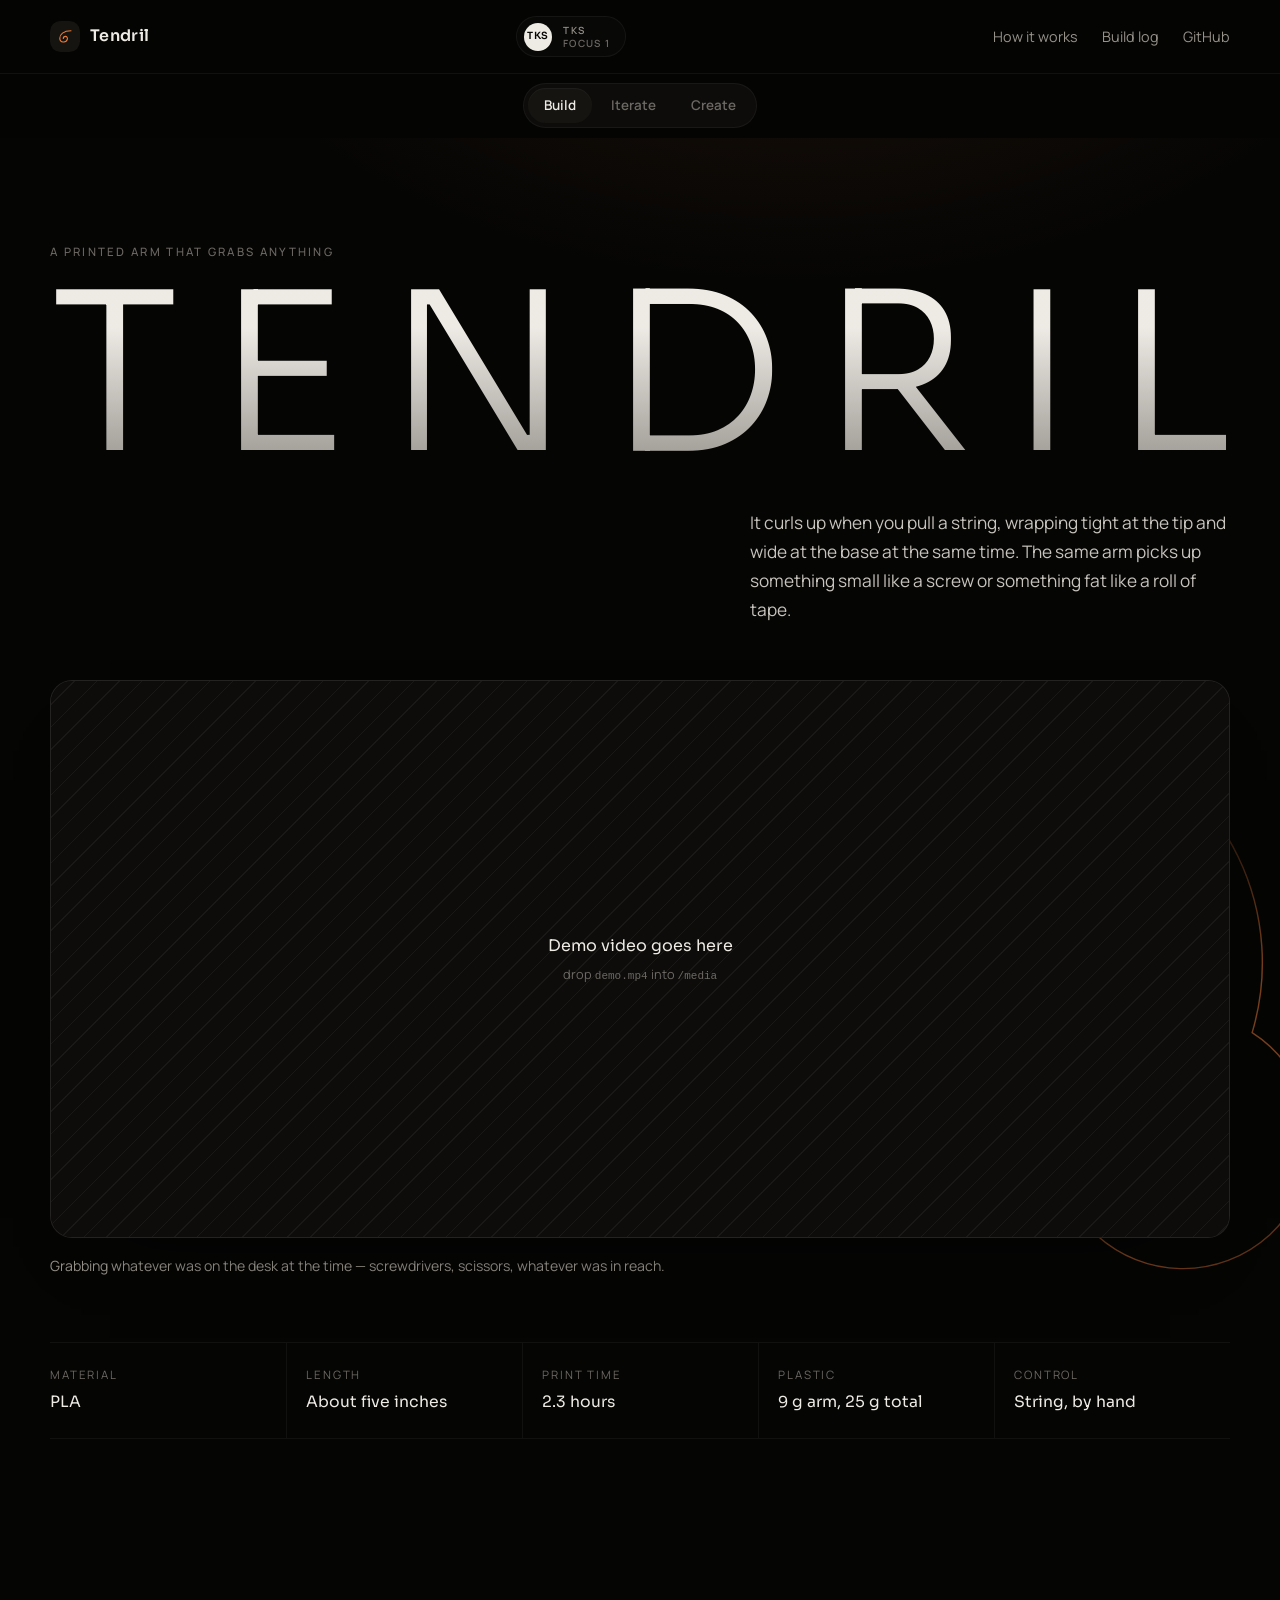
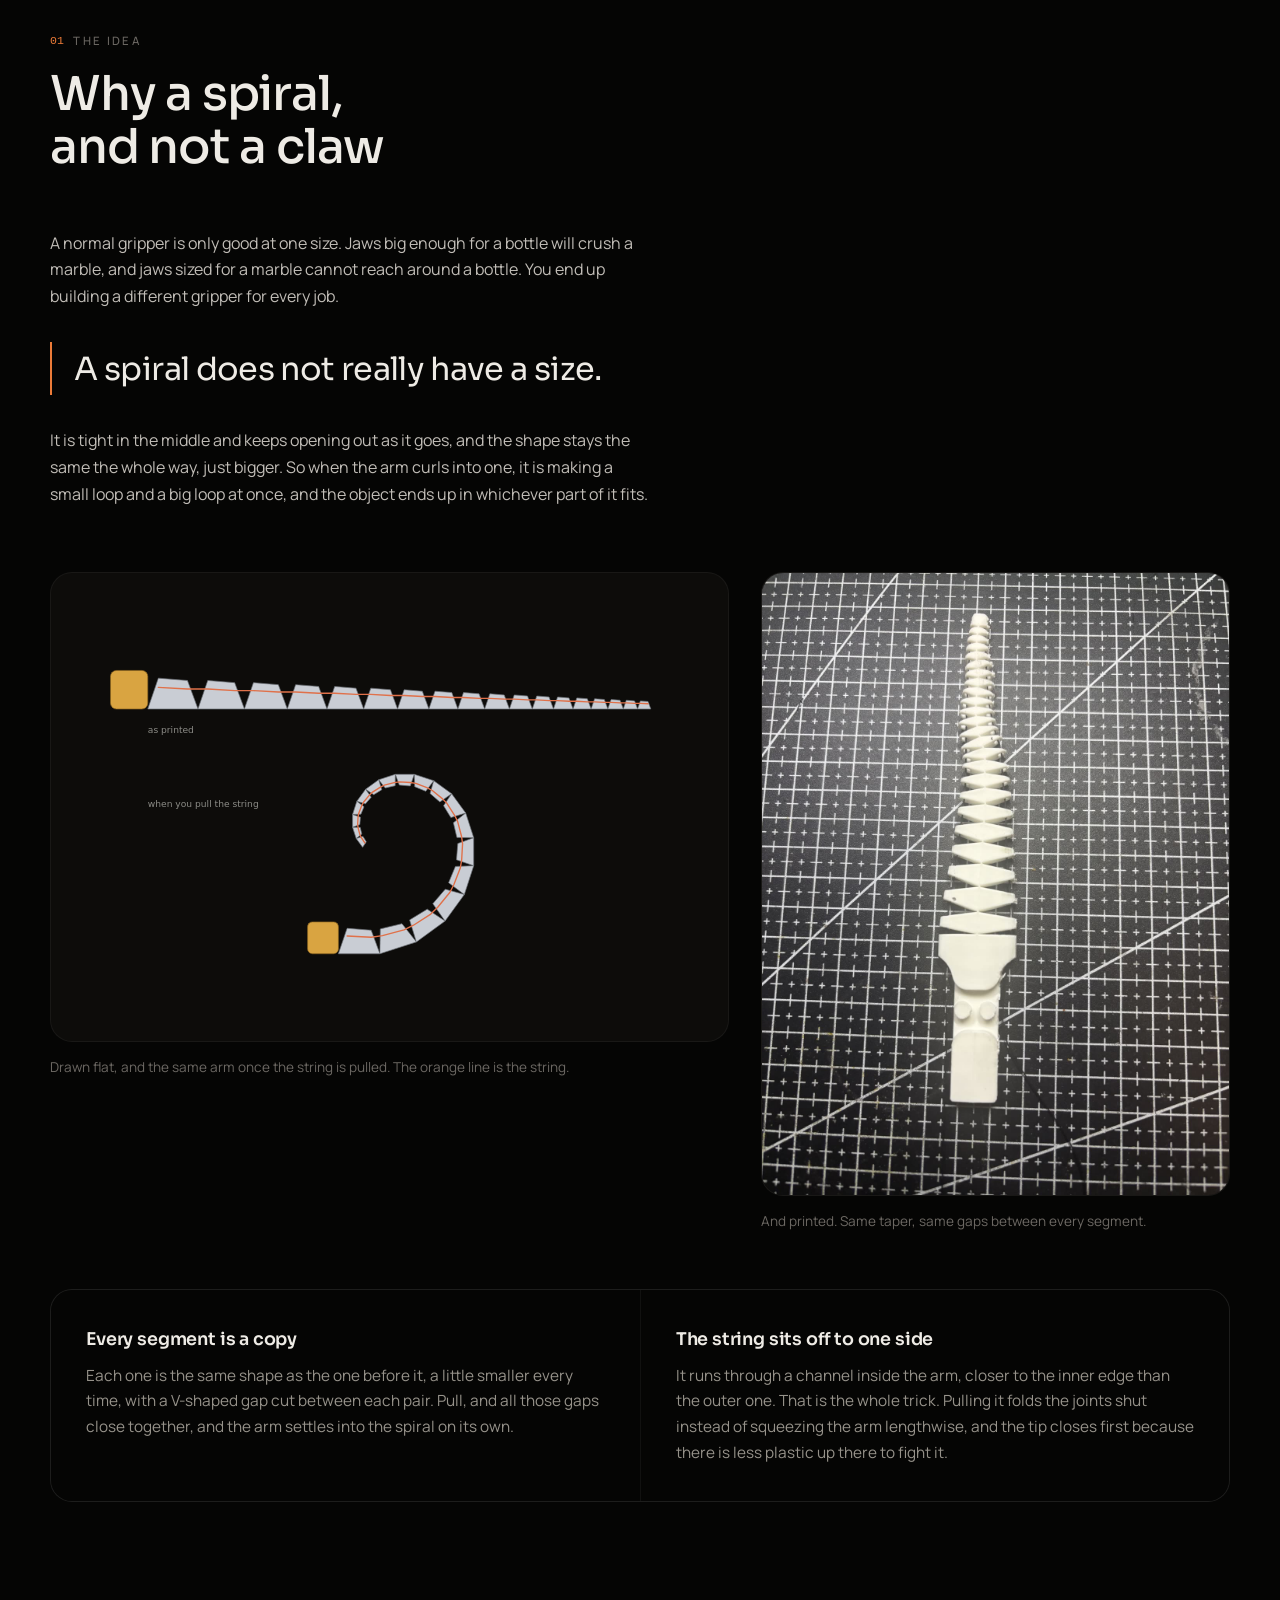
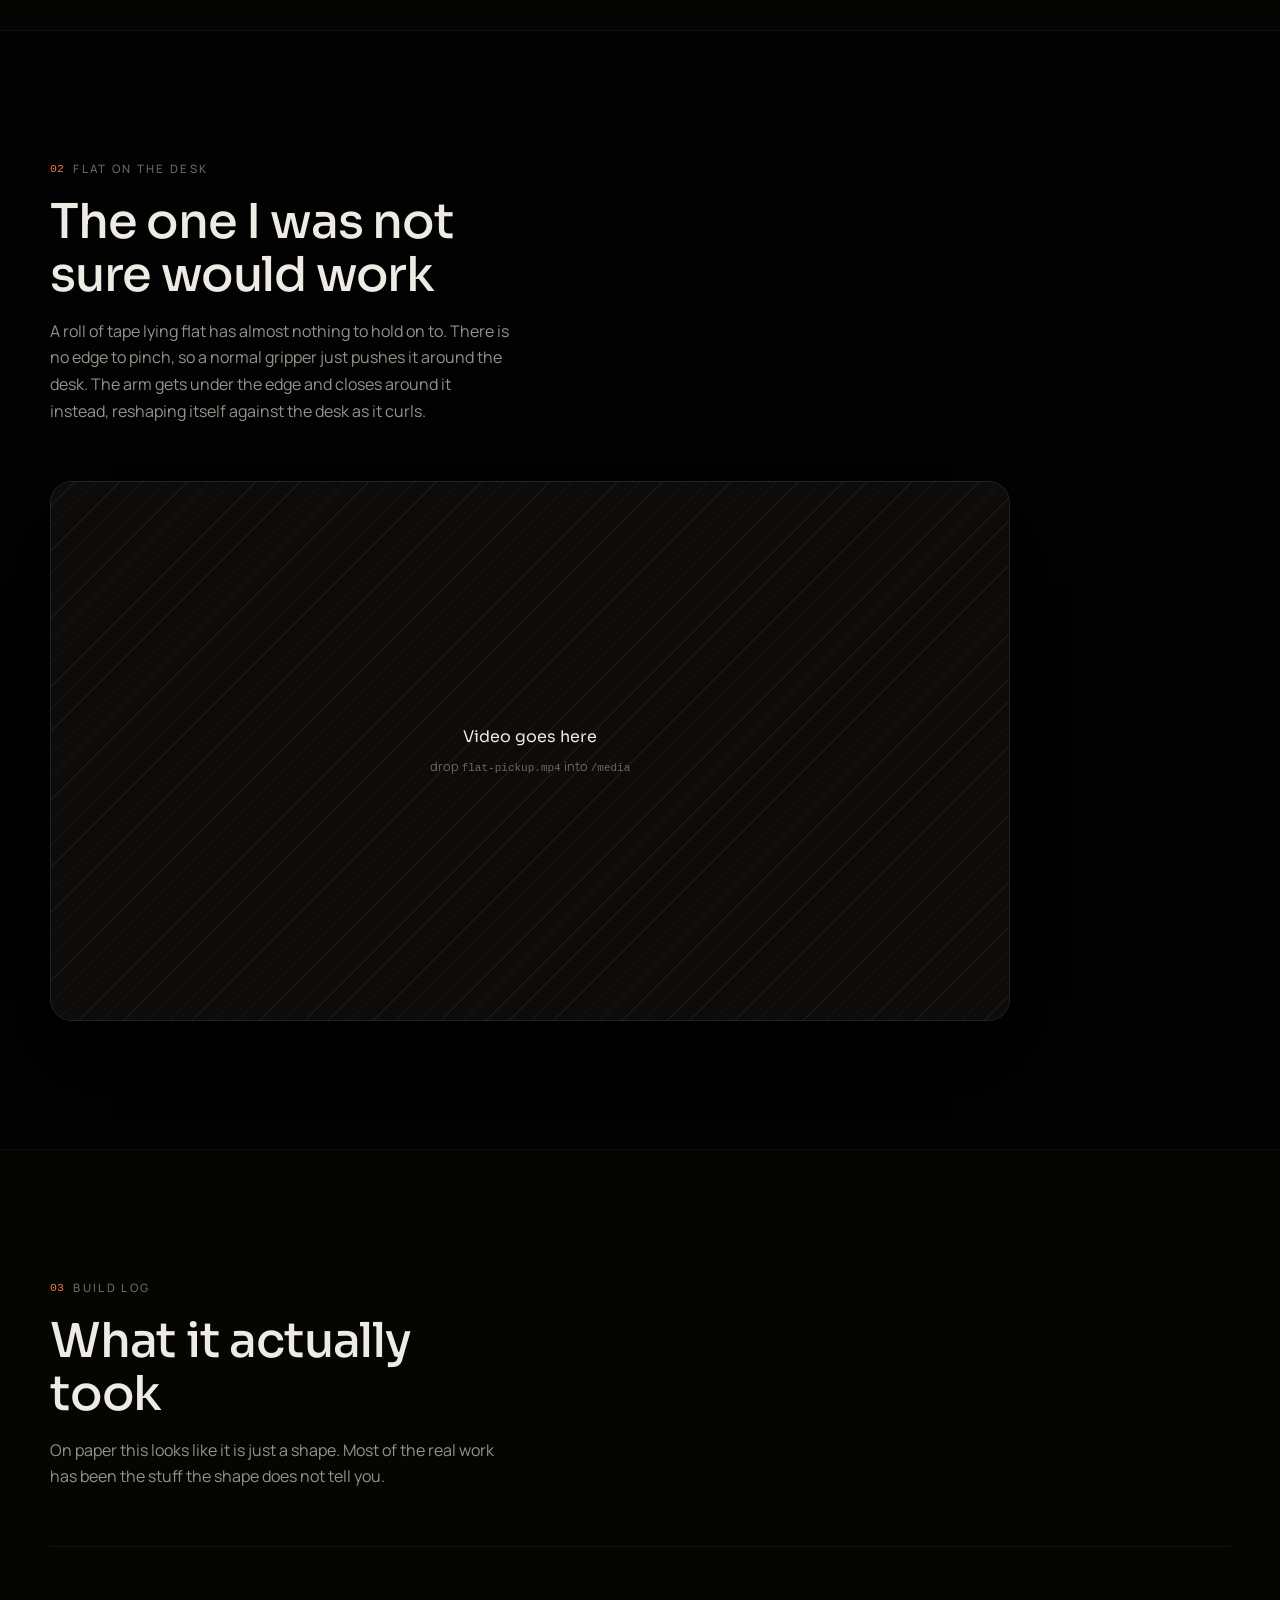
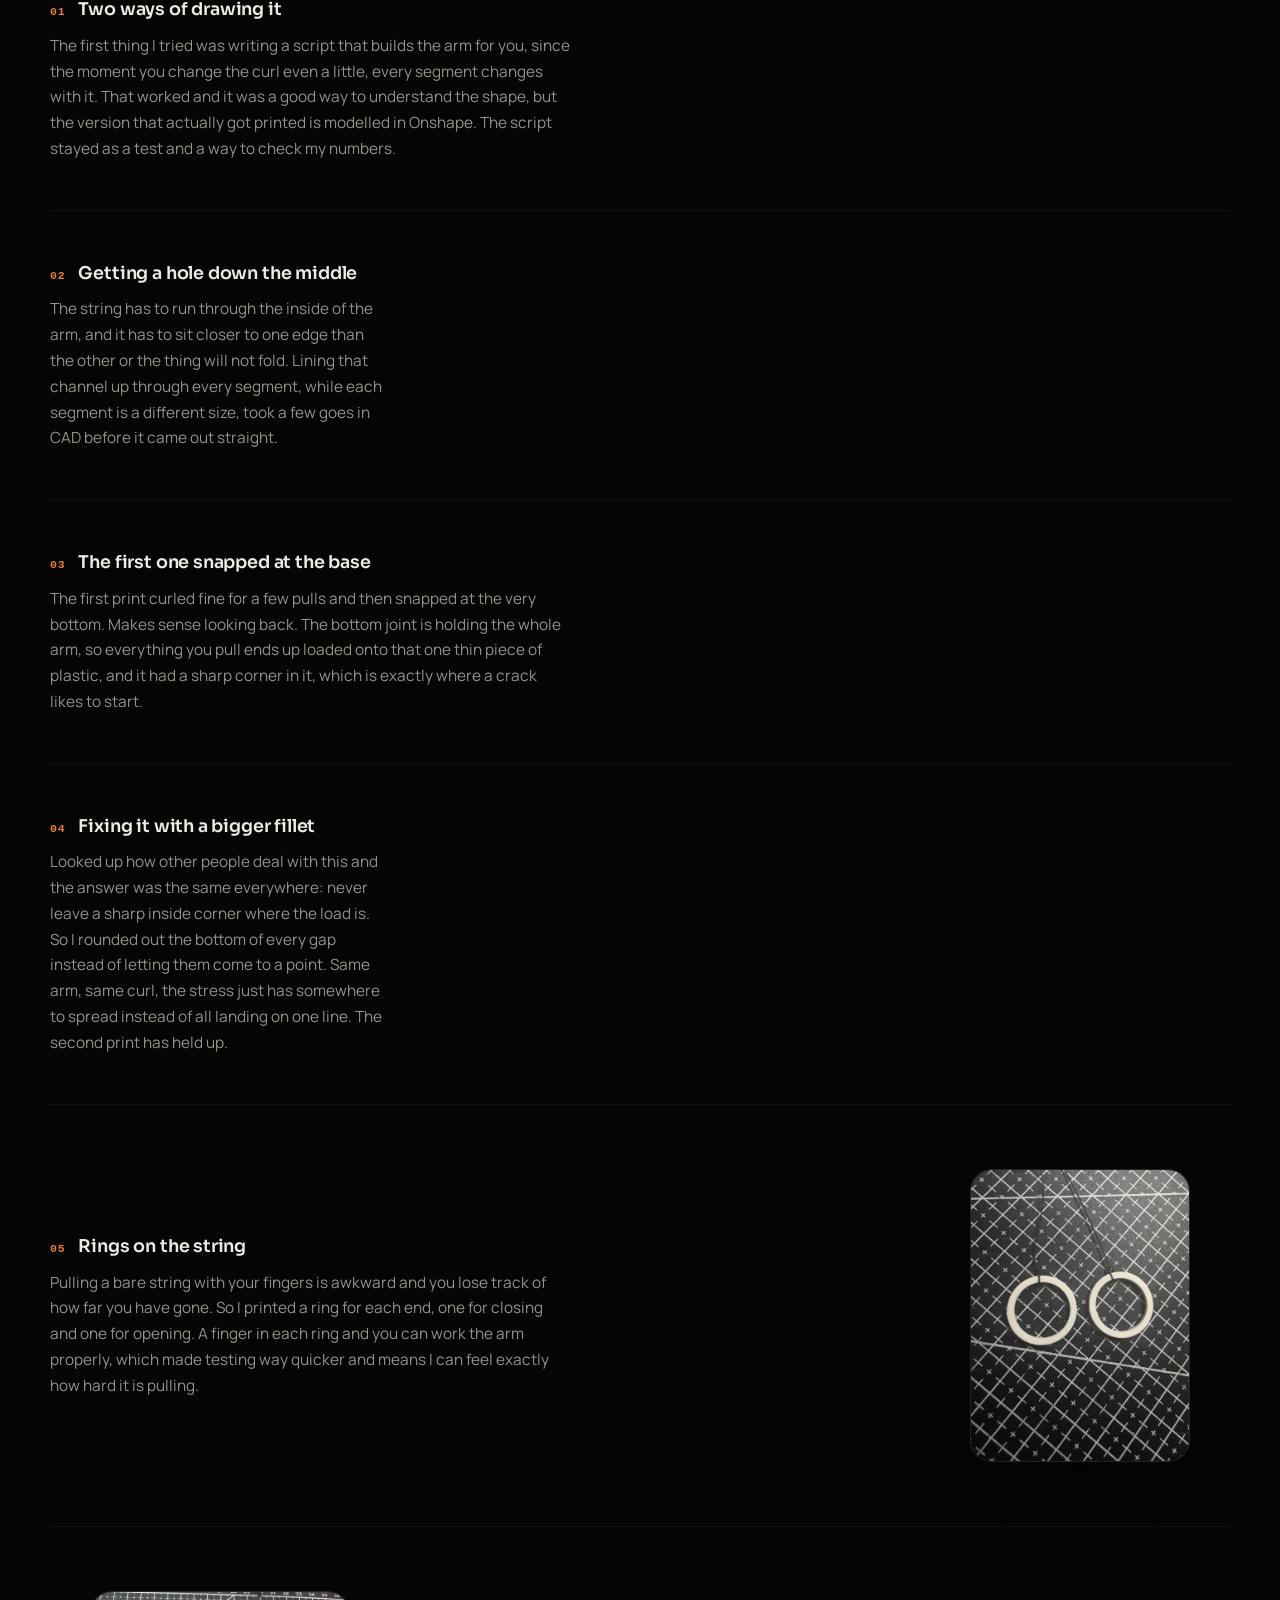
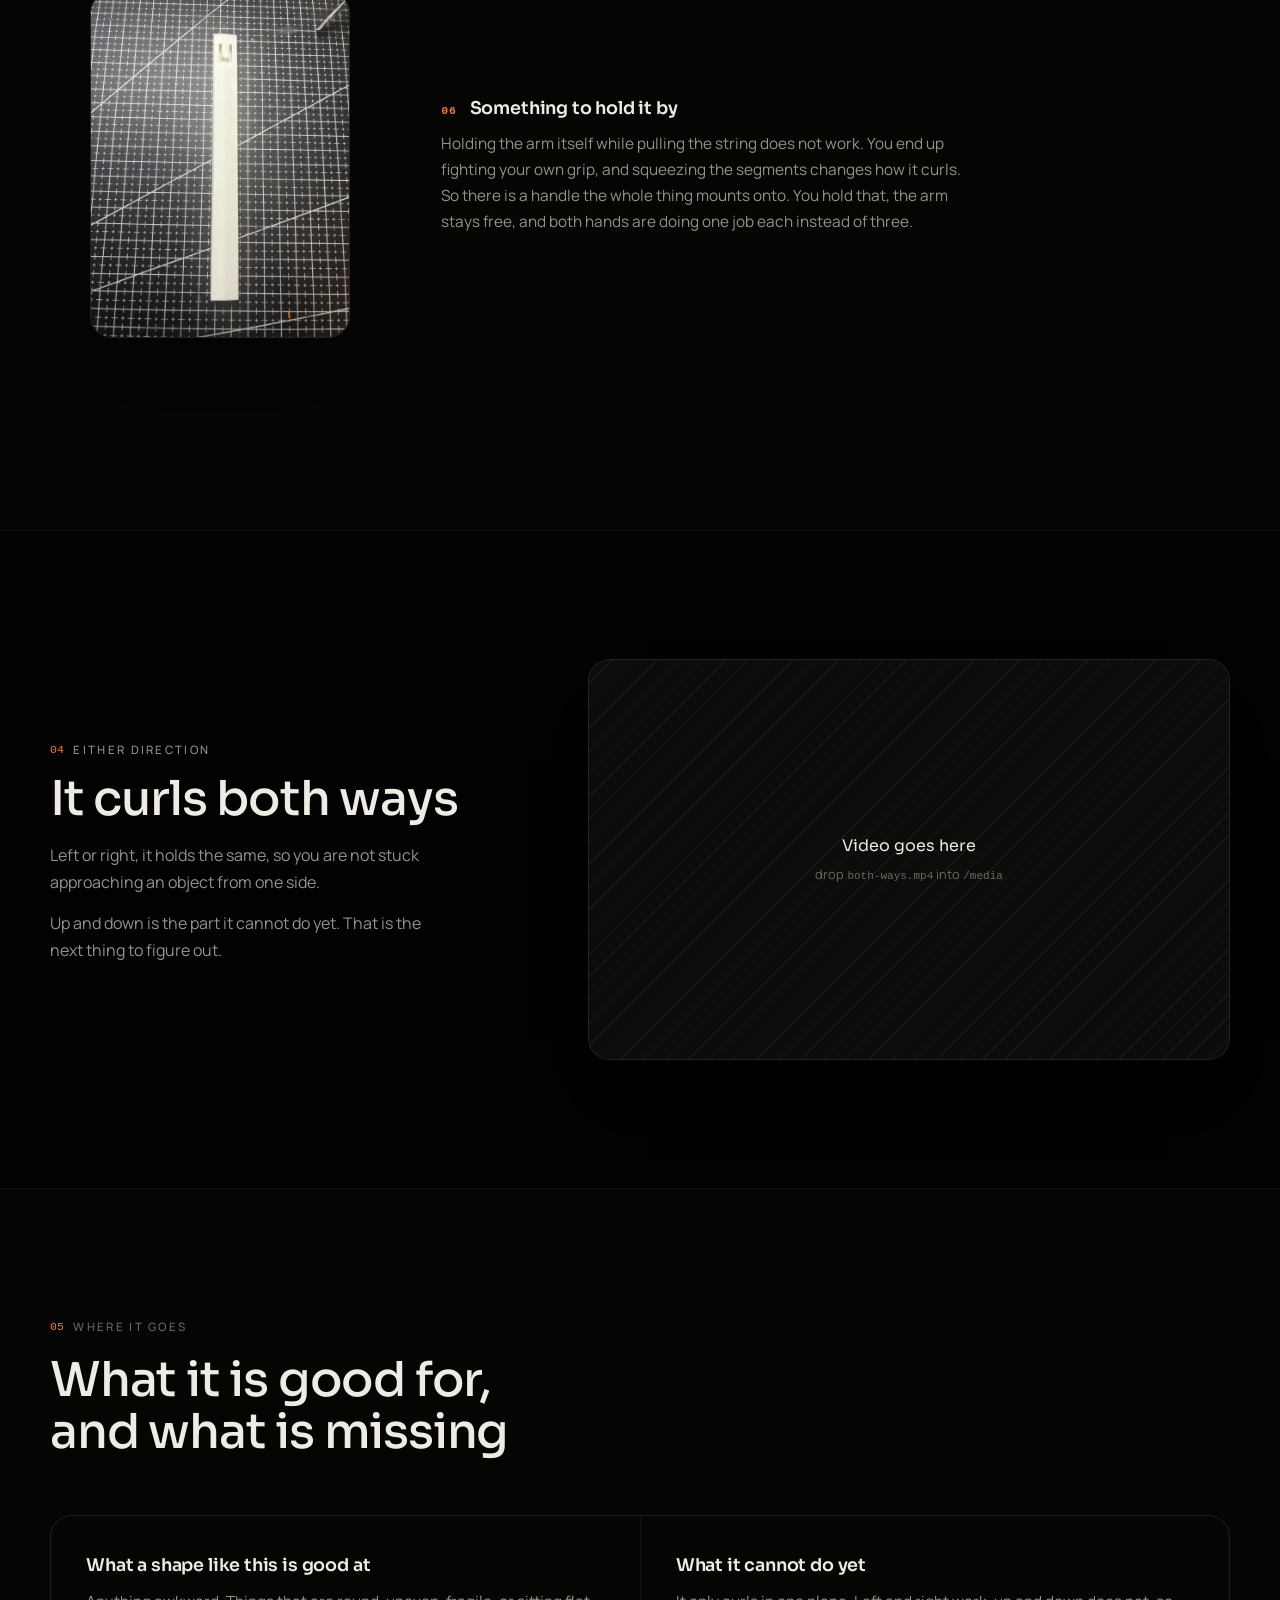
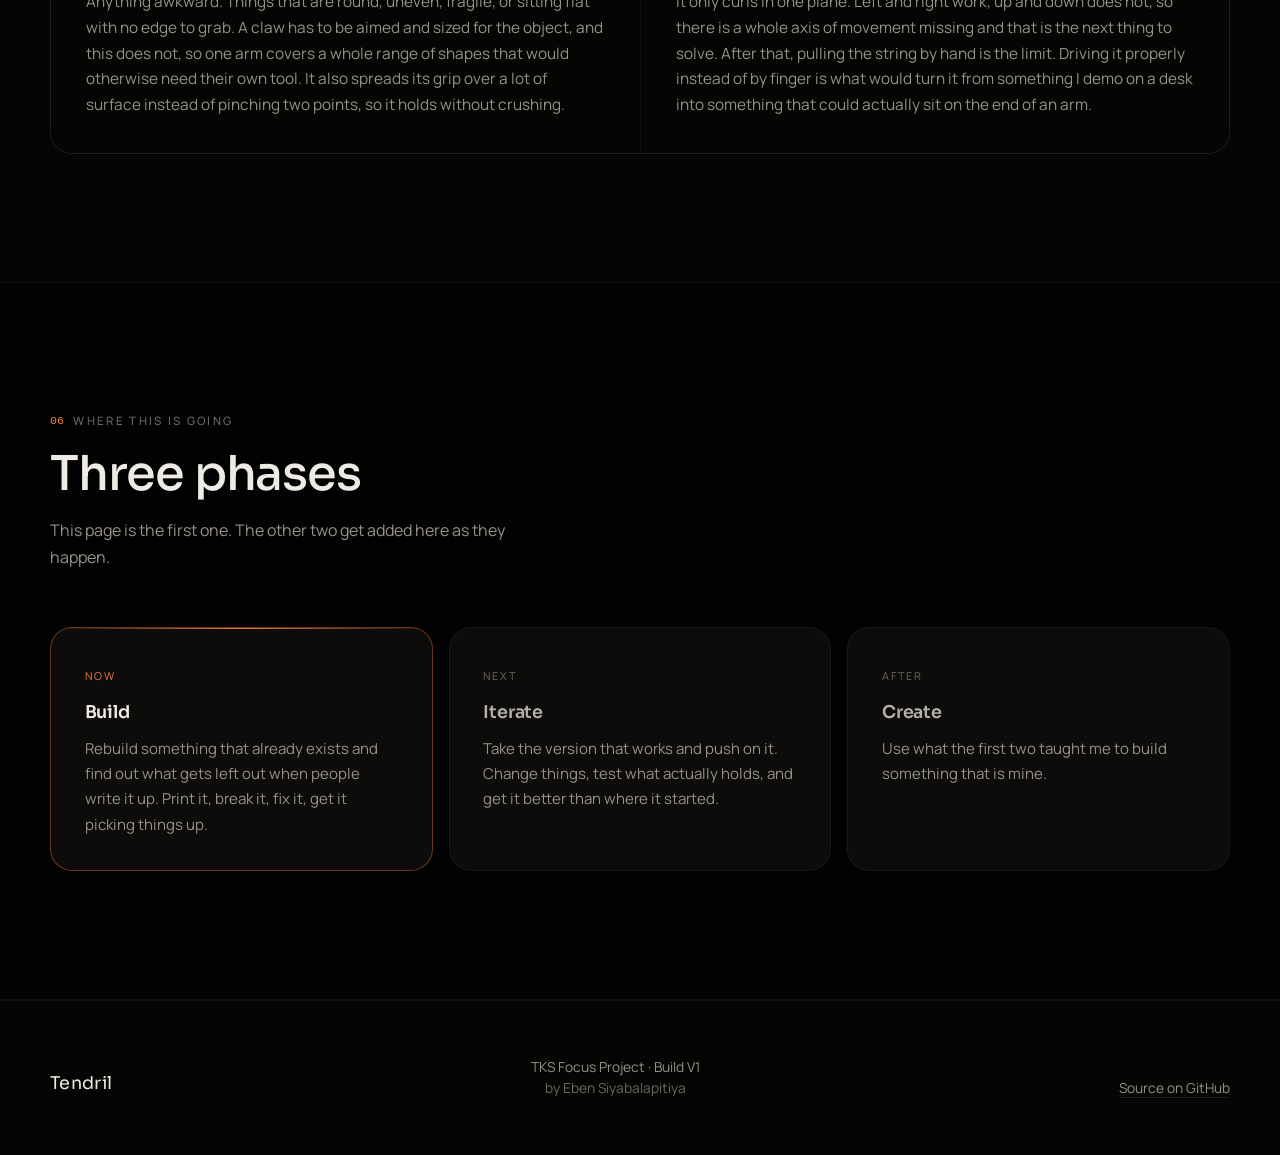
==== index.html @ 47cf96b5 "tks lockup in nav, smaller videos, drop motor talk" ====
<!doctype html>
<html lang="en">
<head>
<meta charset="utf-8">
<meta name="viewport" content="width=device-width, initial-scale=1">
<title>Tendril — a spiral arm that grabs anything</title>
<meta name="description" content="Tendril is a printed arm that curls up when you pull a string, so the same arm can pick up something tiny or something wide. Built by Eben Siyabalapitiya.">
<meta property="og:title" content="Tendril — a spiral arm that grabs anything">
<meta property="og:description" content="A printed arm that curls up when you pull a string. The same arm picks up a screw or a roll of tape.">
<meta property="og:type" content="website">
<meta name="theme-color" content="#111110">
<link rel="preconnect" href="https://fonts.googleapis.com">
<link rel="preconnect" href="https://fonts.gstatic.com" crossorigin>
<link href="https://fonts.googleapis.com/css2?family=Sora:wght@300;400;500;600&family=Manrope:wght@400;500;600&display=swap" rel="stylesheet">
<link rel="stylesheet" href="styles.css">
</head>
<body>
<a class="skip" href="#main">Skip to content</a>

<header class="nav">
  <div class="shell nav-inner">
    <a class="brand" href="#top">
      <span class="brand-mark" aria-hidden="true">
        <svg viewBox="0 0 24 24" fill="none" stroke="currentColor" stroke-width="1.6" stroke-linecap="round">
          <path d="M20 4C9 4 4 9.5 4 14.5A5.5 5.5 0 0 0 14.8 16c.6-2.2-.8-4-2.8-4-1.7 0-3 1.3-3 3"/>
        </svg>
      </span>
      Tendril
    </a>

    <div class="tks" title="TKS Focus 1">
      <span class="tks-logo" aria-hidden="true">
        <img src="media/tks-logo.svg" alt="">
        <span class="tks-fallback">TKS</span>
      </span>
      <span class="tks-label">TKS<br><span>Focus 1</span></span>
    </div>

    <nav>
      <a href="#how">How it works</a>
      <a href="#build">Build log</a>
      <a href="https://github.com/Eben-Siyabalapitiya/TENDRIL">GitHub</a>
    </nav>
  </div>
  <div class="phase-bar">
    <div class="shell">
      <div class="phases" role="group" aria-label="Project phase">
        <a class="phase is-current" href="/" aria-current="page">Build</a>
        <span class="phase is-locked" aria-disabled="true" title="Starts after the build is finished">Iterate</span>
        <span class="phase is-locked" aria-disabled="true" title="Starts after the iterate phase">Create</span>
      </div>
    </div>
  </div>
</header>

<main id="main">

  <!-- ─────────────────────────── hero ─────────────────────────── -->
  <section class="hero" id="top">
    <div class="hero-bg" aria-hidden="true">
      <svg viewBox="0 0 600 600" preserveAspectRatio="xMidYMid meet">
        <path class="spiral-line" d="M300 300 m0 0 a4 4 0 1 0 6 2 a14 14 0 1 0 -20 8 a30 30 0 1 0 44 -16 a62 62 0 1 0 -92 34 a124 124 0 1 0 186 -70 a236 236 0 1 0 -352 132" />
      </svg>
    </div>
    <div class="shell">
      <div class="hero-copy">
        <p class="eyebrow reveal">A printed arm that grabs anything</p>
        <h1 class="wordmark" aria-label="Tendril">
          <span>T</span><span>E</span><span>N</span><span>D</span><span>R</span><span>I</span><span>L</span>
        </h1>
        <div class="hero-side reveal">
          <p class="lede">It curls up when you pull a string, wrapping tight at the tip and wide at the base at the same time. The same arm picks up something small like a screw or something fat like a roll of tape.</p>
        </div>
      </div>
    </div>

    <figure class="hero-media reveal">
      <div class="video-frame" data-video>
        <video playsinline muted loop controls preload="metadata" poster="media/poster.jpg">
          <source src="media/demo.mp4" type="video/mp4">
        </video>
        <div class="video-fallback">
          <p>Demo video goes here</p>
          <span>drop <code>demo.mp4</code> into <code>/media</code></span>
        </div>
      </div>
      <figcaption class="shell">Grabbing whatever was on the desk at the time — screwdrivers, scissors, whatever was in reach.</figcaption>
    </figure>

    <div class="shell">
      <ul class="facts reveal">
        <li><span>Material</span><strong>PLA</strong></li>
        <li><span>Length</span><strong>About five inches</strong></li>
        <li><span>Print time</span><strong>2.3 hours</strong></li>
        <li><span>Plastic</span><strong>9 g arm, 25 g total</strong></li>
        <li><span>Control</span><strong>String, by hand</strong></li>
      </ul>
    </div>
  </section>

  <!-- ─────────────────────────── idea ─────────────────────────── -->
  <section class="section" id="how">
    <div class="shell">
      <header class="section-head reveal">
        <p class="eyebrow"><i>01</i> The idea</p>
        <h2>Why a spiral,<br>and not a claw</h2>
      </header>

      <div class="read">
        <p class="reveal">A normal gripper is only good at one size. Jaws big enough for a bottle will crush a marble, and jaws sized for a marble cannot reach around a bottle. You end up building a different gripper for every job.</p>
        <p class="pull reveal">A spiral does not really have a size.</p>
        <p class="reveal">It is tight in the middle and keeps opening out as it goes, and the shape stays the same the whole way, just bigger. So when the arm curls into one, it is making a small loop and a big loop at once, and the object ends up in whichever part of it fits.</p>
      </div>

      <div class="pair">
        <figure class="drawing reveal">
          <img src="media/diagram.svg" alt="The arm straight as printed, and the same arm curled into a spiral when the string is pulled">
          <figcaption>Drawn flat, and the same arm once the string is pulled. The orange line is the string.</figcaption>
        </figure>
        <figure class="photo reveal">
          <img src="media/arm.jpg" alt="The printed arm laid out flat on a cutting mat, segments getting smaller toward the tip" loading="lazy">
          <figcaption>And printed. Same taper, same gaps between every segment.</figcaption>
        </figure>
      </div>

      <div class="split">
        <article class="note reveal">
          <h3>Every segment is a copy</h3>
          <p>Each one is the same shape as the one before it, a little smaller every time, with a V-shaped gap cut between each pair. Pull, and all those gaps close together, and the arm settles into the spiral on its own.</p>
        </article>
        <article class="note reveal">
          <h3>The string sits off to one side</h3>
          <p>It runs through a channel inside the arm, closer to the inner edge than the outer one. That is the whole trick. Pulling it folds the joints shut instead of squeezing the arm lengthwise, and the tip closes first because there is less plastic up there to fight it.</p>
        </article>
      </div>
    </div>
  </section>

  <!-- ──────────────────── clip: flat pickup ──────────────────── -->
  <section class="section alt" id="flat">
    <div class="shell">
      <header class="section-head reveal">
        <p class="eyebrow"><i>02</i> Flat on the desk</p>
        <h2>The one I was not sure would work</h2>
        <p class="sub">A roll of tape lying flat has almost nothing to hold on to. There is no edge to pinch, so a normal gripper just pushes it around the desk. The arm gets under the edge and closes around it instead, reshaping itself against the desk as it curls.</p>
      </header>
      <figure class="clip reveal">
        <div class="video-frame" data-video>
          <video playsinline muted loop controls preload="metadata" poster="media/poster-flat.jpg">
            <source src="media/flat-pickup.mp4" type="video/mp4">
          </video>
          <div class="video-fallback">
            <p>Video goes here</p>
            <span>drop <code>flat-pickup.mp4</code> into <code>/media</code></span>
          </div>
        </div>
      </figure>
    </div>
  </section>

  <!-- ─────────────────────────── build log ─────────────────────────── -->
  <section class="section" id="build">
    <div class="shell">
      <header class="section-head reveal">
        <p class="eyebrow"><i>03</i> Build log</p>
        <h2>What it actually took</h2>
        <p class="sub">On paper this looks like it is just a shape. Most of the real work has been the stuff the shape does not tell you.</p>
      </header>

      <ol class="log">
        <li class="reveal">
          <div class="log-text">
            <h3>Two ways of drawing it</h3>
            <p>The first thing I tried was writing a script that builds the arm for you, since the moment you change the curl even a little, every segment changes with it. That worked and it was a good way to understand the shape, but the version that actually got printed is modelled in Onshape. The script stayed as a test and a way to check my numbers.</p>
          </div>
        </li>
        <li class="reveal">
          <div class="log-text">
            <h3>Getting a hole down the middle</h3>
            <p>The string has to run through the inside of the arm, and it has to sit closer to one edge than the other or the thing will not fold. Lining that channel up through every segment, while each segment is a different size, took a few goes in CAD before it came out straight.</p>
          </div>
        </li>
        <li class="reveal">
          <div class="log-text">
            <h3>The first one snapped at the base</h3>
            <p>The first print curled fine for a few pulls and then snapped at the very bottom. Makes sense looking back. The bottom joint is holding the whole arm, so everything you pull ends up loaded onto that one thin piece of plastic, and it had a sharp corner in it, which is exactly where a crack likes to start.</p>
          </div>
        </li>
        <li class="reveal">
          <div class="log-text">
            <h3>Fixing it with a bigger fillet</h3>
            <p>Looked up how other people deal with this and the answer was the same everywhere: never leave a sharp inside corner where the load is. So I rounded out the bottom of every gap instead of letting them come to a point. Same arm, same curl, the stress just has somewhere to spread instead of all landing on one line. The second print has held up.</p>
          </div>
        </li>
        <li class="reveal">
          <div class="log-text">
            <h3>Rings on the string</h3>
            <p>Pulling a bare string with your fingers is awkward and you lose track of how far you have gone. So I printed a ring for each end, one for closing and one for opening. A finger in each ring and you can work the arm properly, which made testing way quicker and means I can feel exactly how hard it is pulling.</p>
          </div>
          <figure class="shot">
            <img src="media/rings.jpg" alt="Two printed rings tied to the ends of the string" loading="lazy">
          </figure>
        </li>
        <li class="reveal">
          <div class="log-text">
            <h3>Something to hold it by</h3>
            <p>Holding the arm itself while pulling the string does not work. You end up fighting your own grip, and squeezing the segments changes how it curls. So there is a handle the whole thing mounts onto. You hold that, the arm stays free, and both hands are doing one job each instead of three.</p>
          </div>
          <figure class="shot">
            <img src="media/handle.jpg" alt="The printed handle the arm mounts onto" loading="lazy">
          </figure>
        </li>
      </ol>
    </div>
  </section>

  <!-- ──────────────────── second clip: both directions ──────────────────── -->
  <section class="section alt" id="both">
    <div class="shell offset-grid">
      <div class="offset-copy reveal">
        <p class="eyebrow"><i>04</i> Either direction</p>
        <h2>It curls both ways</h2>
        <p>Left or right, it holds the same, so you are not stuck approaching an object from one side.</p>
        <p>Up and down is the part it cannot do yet. That is the next thing to figure out.</p>
      </div>
      <figure class="offset-media reveal">
        <div class="video-frame" data-video>
          <video playsinline muted loop controls preload="metadata" poster="media/poster-both.jpg">
            <source src="media/both-ways.mp4" type="video/mp4">
          </video>
          <div class="video-fallback">
            <p>Video goes here</p>
            <span>drop <code>both-ways.mp4</code> into <code>/media</code></span>
          </div>
        </div>
      </figure>
    </div>
  </section>

  <!-- ─────────────────────────── next ─────────────────────────── -->
  <section class="section" id="next">
    <div class="shell">
      <header class="section-head reveal">
        <p class="eyebrow"><i>05</i> Where it goes</p>
        <h2>What it is good for,<br>and what is missing</h2>
      </header>
      <div class="split">
        <article class="note reveal">
          <h3>What a shape like this is good at</h3>
          <p>Anything awkward. Things that are round, uneven, fragile, or sitting flat with no edge to grab. A claw has to be aimed and sized for the object, and this does not, so one arm covers a whole range of shapes that would otherwise need their own tool. It also spreads its grip over a lot of surface instead of pinching two points, so it holds without crushing.</p>
        </article>
        <article class="note reveal">
          <h3>What it cannot do yet</h3>
          <p>It only curls in one plane. Left and right work, up and down does not, so there is a whole axis of movement missing and that is the next thing to solve. After that, pulling the string by hand is the limit. Driving it properly instead of by finger is what would turn it from something I demo on a desk into something that could actually sit on the end of an arm.</p>
        </article>
      </div>
    </div>
  </section>

  <!-- ─────────────────────────── phases ─────────────────────────── -->
  <section class="section alt" id="phases">
    <div class="shell">
      <header class="section-head reveal">
        <p class="eyebrow"><i>06</i> Where this is going</p>
        <h2>Three phases</h2>
        <p class="sub">This page is the first one. The other two get added here as they happen.</p>
      </header>
      <ol class="phase-rail">
        <li class="reveal active">
          <span class="tag">Now</span>
          <h3>Build</h3>
          <p>Rebuild something that already exists and find out what gets left out when people write it up. Print it, break it, fix it, get it picking things up.</p>
        </li>
        <li class="reveal">
          <span class="tag">Next</span>
          <h3>Iterate</h3>
          <p>Take the version that works and push on it. Change things, test what actually holds, and get it better than where it started.</p>
        </li>
        <li class="reveal">
          <span class="tag">After</span>
          <h3>Create</h3>
          <p>Use what the first two taught me to build something that is mine.</p>
        </li>
      </ol>
    </div>
  </section>

</main>

<footer class="footer">
  <div class="shell footer-inner">
    <p class="footer-mark">Tendril</p>
    <p class="footer-line">TKS Focus Project · Build V1<br><span>by Eben Siyabalapitiya</span></p>
    <p class="footer-link"><a href="https://github.com/Eben-Siyabalapitiya/TENDRIL">Source on GitHub</a></p>
  </div>
</footer>

<script src="script.js"></script>
</body>
</html>
---- styles.css ----
:root {
  --bg: oklch(11.5% .003 80);
  --bg-deep: oklch(9% .003 80);
  --fg: oklch(94% .008 80);
  --surface: oklch(15.5% .004 80);
  --surface-raised: oklch(19% .005 80);
  --muted: oklch(66% .012 80);
  --faint: oklch(52% .01 80);
  --hairline: oklch(94% .008 80 / .10);
  --hairline-soft: oklch(94% .008 80 / .055);
  --accent: oklch(70% .16 48);
  --accent-dim: oklch(70% .16 48 / .18);
  --radius: 14px;
  --radius-lg: 22px;
  --shell: 1180px;
  --sans: Manrope, ui-sans-serif, system-ui, sans-serif;
  --display: Sora, ui-sans-serif, system-ui, sans-serif;
  --mono: ui-monospace, SFMono-Regular, Menlo, monospace;
  --ease: cubic-bezier(.22, .61, .36, 1);
}

* { box-sizing: border-box; }

html { scroll-behavior: smooth; overflow-x: hidden; }

body {
  margin: 0;
  background: var(--bg);
  color: var(--fg);
  font-family: var(--sans);
  font-size: 16px;
  line-height: 1.68;
  -webkit-font-smoothing: antialiased;
  overflow-x: hidden;
}

::selection { background: var(--accent-dim); color: var(--fg); }

img, video { max-width: 100%; display: block; }
a { color: inherit; }

:focus-visible {
  outline: 2px solid var(--accent);
  outline-offset: 3px;
  border-radius: 4px;
}

.skip { position: absolute; left: -9999px; top: 0; background: var(--surface-raised); padding: .75rem 1rem; border-radius: var(--radius); }
.skip:focus { left: 1rem; top: 1rem; z-index: 60; }

.shell { width: min(100% - 2.5rem, var(--shell)); margin-inline: auto; }

/* ── scroll progress ─────────────────────────────────────────── */
.progress {
  position: fixed; inset: 0 auto auto 0; height: 2px; width: 100%;
  transform: scaleX(0); transform-origin: 0 50%;
  background: linear-gradient(90deg, var(--accent), oklch(80% .09 60));
  z-index: 60; pointer-events: none;
}

/* ── nav ─────────────────────────────────────────────────────── */
.nav {
  position: sticky; top: 0; z-index: 50;
  background: oklch(11.5% .003 80 / .72);
  backdrop-filter: blur(18px) saturate(1.2);
  border-bottom: 1px solid transparent;
  transition: border-color .4s var(--ease), background .4s var(--ease);
}
.nav.is-stuck { border-bottom-color: var(--hairline-soft); }
.nav-inner { display: flex; align-items: center; justify-content: space-between; padding-block: 1rem; gap: 1rem; }

.brand {
  display: inline-flex; align-items: center; gap: .6rem;
  font-family: var(--display); font-weight: 600; font-size: 1rem;
  letter-spacing: .02em; text-decoration: none;
}
.brand-mark {
  width: 1.9rem; height: 1.9rem; display: grid; place-items: center;
  background: var(--surface-raised); border-radius: .65rem; color: var(--accent);
  transition: transform .5s var(--ease), background .3s var(--ease);
}
.brand:hover .brand-mark { transform: rotate(-35deg) scale(1.06); background: var(--accent-dim); }
.brand-mark svg { width: 1.05rem; height: 1.05rem; }

.nav nav { display: flex; gap: 1.5rem; }
.nav nav a {
  position: relative; text-decoration: none; color: var(--muted);
  font-size: .9rem; padding-block: .2rem; transition: color .25s var(--ease);
}
.nav nav a::after {
  content: ""; position: absolute; left: 0; bottom: 0; height: 1px; width: 100%;
  background: currentColor; transform: scaleX(0); transform-origin: 100% 50%;
  transition: transform .4s var(--ease);
}
.nav nav a:hover { color: var(--fg); }
.nav nav a:hover::after { transform: scaleX(1); transform-origin: 0 50%; }
@media (max-width: 860px) { .nav nav a:last-child { display: none; } }

/* TKS lockup, centre of the nav */
.tks {
  display: flex; align-items: center; gap: .7rem;
  padding: .35rem .9rem .35rem .4rem;
  border: 1px solid var(--hairline-soft); border-radius: 999px;
  background: oklch(94% .008 80 / .02);
  transition: border-color .4s var(--ease), background .4s var(--ease);
}
.tks:hover { border-color: var(--hairline); background: oklch(94% .008 80 / .04); }
.tks-logo {
  position: relative; width: 1.75rem; height: 1.75rem; flex: none;
  display: grid; place-items: center; overflow: hidden;
  background: var(--fg); border-radius: 50%;
}
.tks-logo img { width: 100%; height: 100%; object-fit: contain; }
.tks-logo img[data-missing] { display: none; }
.tks-fallback {
  display: none; font-family: var(--display); font-weight: 600;
  font-size: .62rem; letter-spacing: .02em; color: var(--bg);
}
.tks-logo img[data-missing] + .tks-fallback { display: block; }
.tks-label {
  font-size: .62rem; line-height: 1.25; letter-spacing: .18em; text-transform: uppercase;
  color: var(--muted); font-weight: 600; white-space: nowrap;
}
.tks-label span { color: var(--faint); letter-spacing: .14em; }
@media (max-width: 1040px) { .tks-label { display: none; } .tks { padding: .35rem; } }

/* phase bar under the nav */
.phase-bar { border-top: 1px solid var(--hairline-soft); background: oklch(11.5% .003 80 / .6); }
.phase-bar .shell { display: flex; justify-content: center; padding-block: .55rem; }

/* phase switcher */
.phases {
  display: inline-flex; gap: .2rem; padding: .25rem;
  background: var(--surface); border: 1px solid var(--hairline-soft); border-radius: 999px;
}
.phase {
  position: relative; padding: .4rem 1rem; border-radius: 999px;
  font-size: .84rem; font-weight: 600; text-decoration: none; color: var(--faint);
  transition: color .3s var(--ease), background .3s var(--ease);
}
.phase.is-current { background: var(--surface-raised); color: var(--fg); box-shadow: 0 1px 0 oklch(100% 0 0 / .04) inset; }
a.phase:not(.is-current):hover { color: var(--fg); }
.phase.is-locked { cursor: not-allowed; }
@media (max-width: 760px) {
  .phases { width: 100%; justify-content: space-between; }
  .phase { flex: 1; text-align: center; }
}

/* ── type ────────────────────────────────────────────────────── */
h1, h2, h3 { font-family: var(--display); font-weight: 500; letter-spacing: -.025em; margin: 0; }
h2 { font-size: clamp(2rem, 4vw, 3rem); line-height: 1.1; }
h3 { font-size: 1.1rem; font-weight: 600; letter-spacing: -.01em; margin-bottom: .5rem; }

.eyebrow {
  display: flex; align-items: center; gap: .6rem;
  font-size: .72rem; letter-spacing: .2em; text-transform: uppercase;
  color: var(--faint); margin: 0 0 1.1rem; font-weight: 500;
}
.eyebrow i { font-style: normal; font-family: var(--mono); color: var(--accent); letter-spacing: 0; }

.lede { font-size: 1.08rem; color: oklch(82% .01 80); margin: 0; }
.sub { color: var(--muted); max-width: 56ch; margin: 1rem 0 0; }
code { font-family: var(--mono); font-size: .86em; }

/* ── hero ────────────────────────────────────────────────────── */
.hero {
  position: relative; isolation: isolate; overflow: hidden;
  padding-block: clamp(3.5rem, 9vw, 6.5rem) clamp(2.5rem, 6vw, 4rem);
}
.hero::before {
  content: ""; position: absolute; inset: -20% -10% 40%;
  background: radial-gradient(60% 55% at 60% 0%, oklch(70% .16 48 / .13), transparent 70%);
  z-index: -2; pointer-events: none;
}
.hero-bg {
  position: absolute; inset: auto -12% 8% auto; width: min(58vw, 620px); aspect-ratio: 1;
  z-index: -1; opacity: .5; pointer-events: none;
  -webkit-mask-image: radial-gradient(circle at 50% 50%, #000 40%, transparent 72%);
          mask-image: radial-gradient(circle at 50% 50%, #000 40%, transparent 72%);
}
.hero-bg svg { width: 100%; height: 100%; }
.spiral-line {
  fill: none; stroke: var(--accent); stroke-width: 1.4; stroke-linecap: round;
  stroke-dasharray: 2600; stroke-dashoffset: 2600;
  animation: draw 3.4s 0.3s var(--ease) forwards, breathe 9s 3.6s ease-in-out infinite;
}
@keyframes draw { to { stroke-dashoffset: 0; } }
@keyframes breathe { 0%, 100% { opacity: .85; } 50% { opacity: .45; } }

.hero-copy { max-width: 100%; }

.wordmark {
  display: flex; flex-wrap: nowrap; justify-content: space-between;
  margin: 0 0 clamp(1.5rem, 3vw, 2.2rem);
  font-weight: 300; letter-spacing: -.01em; line-height: .88;
  font-size: clamp(3.6rem, 17.2vw, 15.6rem);
}
.wordmark span {
  display: block;
  background: linear-gradient(180deg, var(--fg) 25%, oklch(62% .01 80) 115%);
  -webkit-background-clip: text; background-clip: text; color: transparent;
  opacity: 0; transform: translateY(.42em) rotate(2deg);
  animation: letter-in .9s var(--ease) forwards;
}
.wordmark span:nth-child(1) { animation-delay: .05s }
.wordmark span:nth-child(2) { animation-delay: .11s }
.wordmark span:nth-child(3) { animation-delay: .17s }
.wordmark span:nth-child(4) { animation-delay: .23s }
.wordmark span:nth-child(5) { animation-delay: .29s }
.wordmark span:nth-child(6) { animation-delay: .35s }
.wordmark span:nth-child(7) { animation-delay: .41s }
@keyframes letter-in { to { opacity: 1; transform: none; } }

.hero-side { max-width: 48ch; margin-left: auto; }

/* hero video, wider than the text column */
.hero-media { margin: clamp(2rem, 5vw, 3.5rem) 0 0; }
.hero-media .video-frame {
  width: min(100% - 2.5rem, var(--shell));
  margin-inline: auto; aspect-ratio: 16 / 9;
  max-height: 62vh;
}
.hero-media figcaption { margin: 1rem auto 0; color: var(--muted); font-size: .88rem; }

/* ── fact strip ──────────────────────────────────────────────── */
.facts {
  list-style: none; margin: clamp(2.5rem, 6vw, 4rem) 0 0; padding: 0;
  display: grid; grid-template-columns: repeat(5, 1fr);
  border-top: 1px solid var(--hairline-soft); border-bottom: 1px solid var(--hairline-soft);
}
.facts li {
  padding: 1.4rem 1.2rem; display: flex; flex-direction: column; gap: .3rem;
  border-left: 1px solid var(--hairline-soft);
  transition: background .4s var(--ease);
}
.facts li:first-child { border-left: 0; padding-left: 0; }
.facts li:hover { background: oklch(94% .008 80 / .02); }
.facts span { font-size: .72rem; letter-spacing: .16em; text-transform: uppercase; color: var(--faint); }
.facts strong { font-family: var(--display); font-weight: 400; font-size: .98rem; }
@media (max-width: 860px) {
  .facts { grid-template-columns: repeat(2, 1fr); }
  .facts li { border-left: 0; border-top: 1px solid var(--hairline-soft); padding-inline: 0; }
  .facts li:first-child, .facts li:nth-child(2) { border-top: 0; }
  .facts li:nth-child(even) { padding-left: 1.2rem; border-left: 1px solid var(--hairline-soft); }
}

/* ── sections ────────────────────────────────────────────────── */
.section { padding-block: clamp(4.5rem, 10vw, 8rem); }
.section.alt { background: var(--bg-deep); border-block: 1px solid var(--hairline-soft); }
.section-head { max-width: 46ch; margin-bottom: clamp(2.5rem, 5vw, 3.5rem); }

.read { max-width: 60ch; }
.read p { margin: 0 0 1.2rem; color: oklch(80% .01 80); }
.pull {
  font-family: var(--display); font-size: clamp(1.4rem, 2.6vw, 2rem);
  line-height: 1.25; letter-spacing: -.02em; color: var(--fg) !important;
  padding: .4rem 0 .4rem 1.4rem; border-left: 2px solid var(--accent);
  margin-block: 2rem !important;
}

.pair {
  margin: clamp(2.5rem, 5vw, 4rem) 0 0;
  display: grid; gap: clamp(1.2rem, 3vw, 2rem);
  grid-template-columns: 1.45fr 1fr; align-items: stretch;
}
@media (max-width: 860px) { .pair { grid-template-columns: 1fr; } }
.pair figure { margin: 0; display: flex; flex-direction: column; }
.drawing { margin: 0; }
.drawing img {
  width: 100%; background: var(--surface);
  border: 1px solid var(--hairline-soft); border-radius: var(--radius-lg);
  padding: clamp(1rem, 3vw, 2.5rem);
}
.drawing figcaption, .photo figcaption { margin-top: .9rem; color: var(--faint); font-size: .85rem; }
.photo img {
  width: 100%; flex: 1; min-height: 0; object-fit: cover; object-position: center;
  border: 1px solid var(--hairline-soft); border-radius: var(--radius-lg);
  background: var(--surface);
}

.split {
  margin-top: clamp(2.5rem, 5vw, 3.5rem);
  display: grid; gap: 1px; grid-template-columns: 1fr 1fr;
  background: var(--hairline-soft); border: 1px solid var(--hairline-soft);
  border-radius: var(--radius-lg); overflow: hidden;
}
@media (max-width: 820px) { .split { grid-template-columns: 1fr; } }
.note { background: var(--bg); padding: clamp(1.6rem, 3vw, 2.2rem); transition: background .4s var(--ease); }
.note:hover { background: var(--surface); }
.note p { margin: 0; color: var(--muted); font-size: .96rem; }

/* ── feature clip (full bleed) ───────────────────────────────── */

 /* single clip, sized not stretched */
.clip { margin: 0; }
.clip .video-frame { aspect-ratio: 16 / 9; max-height: 60vh; }

/* ── offset clip ─────────────────────────────────────────────── */
.offset-grid {
  display: grid; gap: clamp(2rem, 5vw, 4rem); align-items: center;
  grid-template-columns: 0.85fr 1.15fr;
}
@media (max-width: 860px) { .offset-grid { grid-template-columns: 1fr; } }
.offset-copy h2 { margin-bottom: 1rem; }
.offset-copy p { color: var(--muted); margin: 0 0 .9rem; max-width: 40ch; }
.offset-media { margin: 0; }
.offset-media .video-frame { aspect-ratio: 16 / 10; max-height: 56vh; }

/* ── media frames ────────────────────────────────────────────── */
.video-frame, .shot {
  position: relative; overflow: hidden;
  background: var(--surface);
  border: 1px solid var(--hairline);
  border-radius: var(--radius-lg);
  box-shadow: 0 40px 80px -60px #000;
}
.video-frame video { width: 100%; height: 100%; object-fit: cover; }
.video-fallback, .shot-ph {
  position: absolute; inset: 0; display: none;
  flex-direction: column; align-items: center; justify-content: center; gap: .3rem;
  text-align: center; padding: 1rem;
  background:
    repeating-linear-gradient(135deg, var(--hairline-soft) 0 1px, transparent 1px 16px),
    var(--surface);
}
.video-frame.is-empty video { display: none; }
.video-frame.is-empty .video-fallback { display: flex; }
.video-fallback p { margin: 0; font-family: var(--display); font-size: 1rem; }
.video-fallback span { font-size: .8rem; color: var(--faint); }

.shot img { width: 100%; height: 100%; object-fit: cover; transition: transform .8s var(--ease); }
.shot:hover img { transform: scale(1.03); }
.shot.is-empty img { display: none; }
.shot.is-empty .shot-ph { display: flex; font-size: .78rem; color: var(--faint); }

/* ── build log ───────────────────────────────────────────────── */
.log { list-style: none; counter-reset: step; margin: 0; padding: 0; }
.log li {
  counter-increment: step; position: relative;
  display: grid; grid-template-columns: 1fr 300px; gap: clamp(1.5rem, 4vw, 3.5rem);
  align-items: center; padding-block: clamp(2rem, 4vw, 3rem);
  border-top: 1px solid var(--hairline-soft);
}
.log li:not(:has(.shot)) { grid-template-columns: 1fr; }
.log li:nth-child(even) { grid-template-columns: 340px 1fr; }
.log li:nth-child(even) .log-text { order: 2; }
.log li:nth-child(even) .shot { order: 1; }
@media (max-width: 860px) {
  .log li, .log li:nth-child(even) { grid-template-columns: 1fr; }
  .log li:nth-child(even) .log-text { order: 1; }
  .log li:nth-child(even) .shot { order: 2; }
}
.log h3 { display: flex; align-items: baseline; gap: .8rem; }
.log h3::before {
  content: counter(step, decimal-leading-zero);
  font-family: var(--mono); font-size: .72rem; color: var(--accent);
  letter-spacing: .08em;
}
.log p { color: var(--muted); margin: 0; font-size: .96rem; max-width: 58ch; }
.log .shot { aspect-ratio: 3 / 4; }
.log li.pending .log-text { opacity: .6; transition: opacity .5s var(--ease); }
.log li.pending:hover .log-text { opacity: 1; }
.log li.pending h3::before { color: var(--faint); }

/* ── gallery ─────────────────────────────────────────────────── */
.gallery {
  display: grid; gap: 1rem;
  grid-template-columns: repeat(3, 1fr);
  grid-auto-rows: 200px;
}
.gallery .shot { aspect-ratio: auto; height: 100%; }
.gallery .tall { grid-row: span 2; }
.gallery .wide { grid-column: span 2; }
@media (max-width: 860px) {
  .gallery { grid-template-columns: repeat(2, 1fr); grid-auto-rows: 150px; }
  .gallery .wide { grid-column: span 2; }
}

/* ── phase rail ──────────────────────────────────────────────── */
.phase-rail { list-style: none; margin: 0; padding: 0; display: grid; gap: 1rem; grid-template-columns: repeat(3, 1fr); }
@media (max-width: 860px) { .phase-rail { grid-template-columns: 1fr; } }
.phase-rail li {
  position: relative; overflow: hidden;
  background: var(--surface); border: 1px solid var(--hairline-soft);
  border-radius: var(--radius-lg); padding: clamp(1.6rem, 3vw, 2.1rem);
  transition: transform .5s var(--ease), border-color .5s var(--ease);
}
.phase-rail li:hover { transform: translateY(-3px); border-color: var(--hairline); }
.phase-rail li.active { border-color: oklch(70% .16 48 / .4); }
.phase-rail li.active::before {
  content: ""; position: absolute; inset: 0 0 auto 0; height: 1px;
  background: linear-gradient(90deg, transparent, var(--accent), transparent);
  animation: sweep 4s linear infinite;
}
@keyframes sweep { 0% { transform: translateX(-100%); } 100% { transform: translateX(100%); } }
.phase-rail .tag { display: inline-block; margin-bottom: .8rem; font-size: .68rem; letter-spacing: .18em; text-transform: uppercase; color: var(--faint); }
.phase-rail li.active .tag { color: var(--accent); }
.phase-rail p { margin: 0; color: var(--muted); font-size: .94rem; }
.phase-rail li:not(.active) h3 { color: oklch(76% .008 80); }

/* ── footer ──────────────────────────────────────────────────── */
.footer { border-top: 1px solid var(--hairline-soft); padding-block: clamp(2.5rem, 5vw, 3.5rem); }
.footer-inner { display: flex; justify-content: space-between; align-items: flex-end; gap: 1.5rem; flex-wrap: wrap; }
.footer-mark { font-family: var(--display); font-size: 1.1rem; margin: 0; letter-spacing: .02em; }
.footer-line { margin: 0; font-size: .86rem; color: var(--muted); text-align: center; line-height: 1.5; }
.footer-line span { color: var(--faint); }
.footer-link { margin: 0; font-size: .86rem; }
.footer-link a { color: var(--muted); text-decoration: none; border-bottom: 1px solid var(--hairline); transition: color .3s var(--ease); }
.footer-link a:hover { color: var(--fg); }
@media (max-width: 700px) { .footer-inner { justify-content: center; text-align: center; } }

/* ── reveal ──────────────────────────────────────────────────── */
.reveal { opacity: 0; transform: translateY(18px); transition: opacity .8s var(--ease), transform .8s var(--ease); }
.reveal.in { opacity: 1; transform: none; }

@media (prefers-reduced-motion: reduce) {
  html { scroll-behavior: auto; }
  .reveal { opacity: 1; transform: none; transition: none; }
  .wordmark span { opacity: 1; transform: none; animation: none; }
  .spiral-line { stroke-dashoffset: 0; animation: none; }
  .phase-rail li.active::before { animation: none; }
  .progress { display: none; }
}
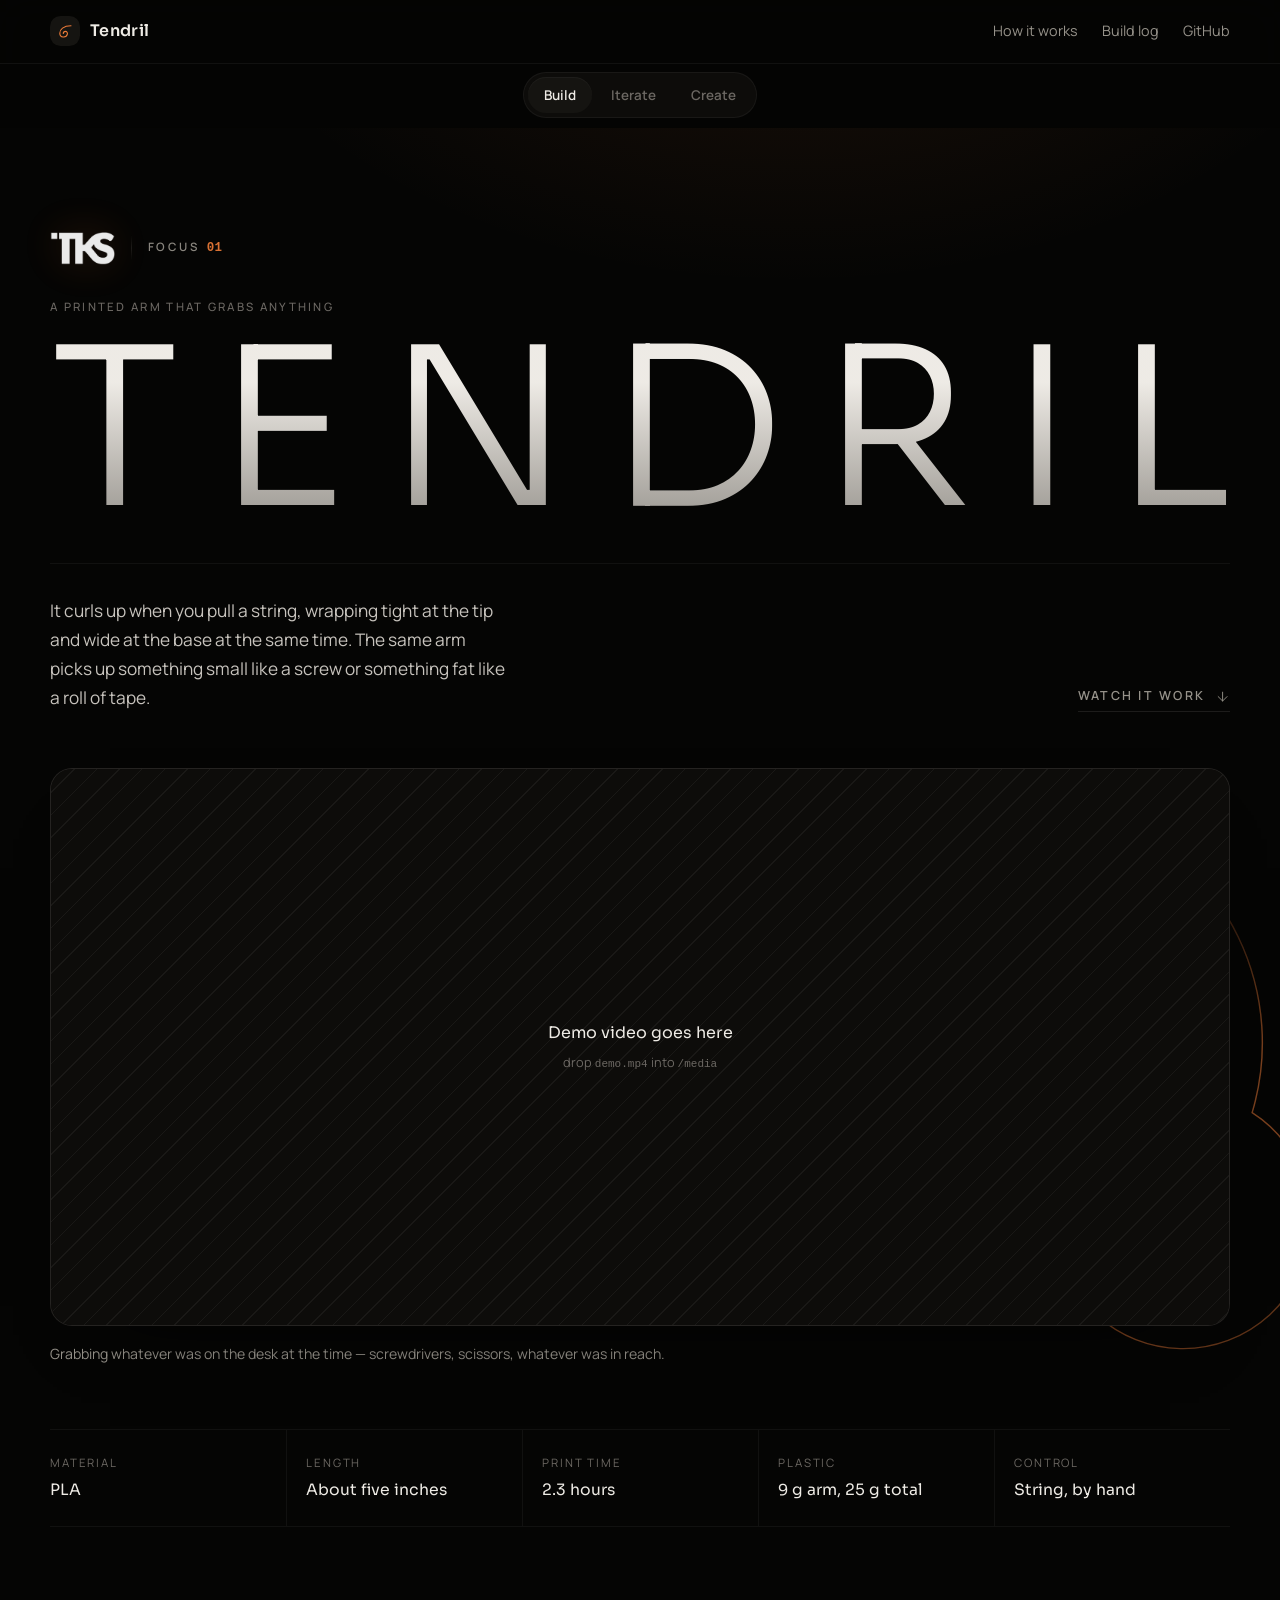
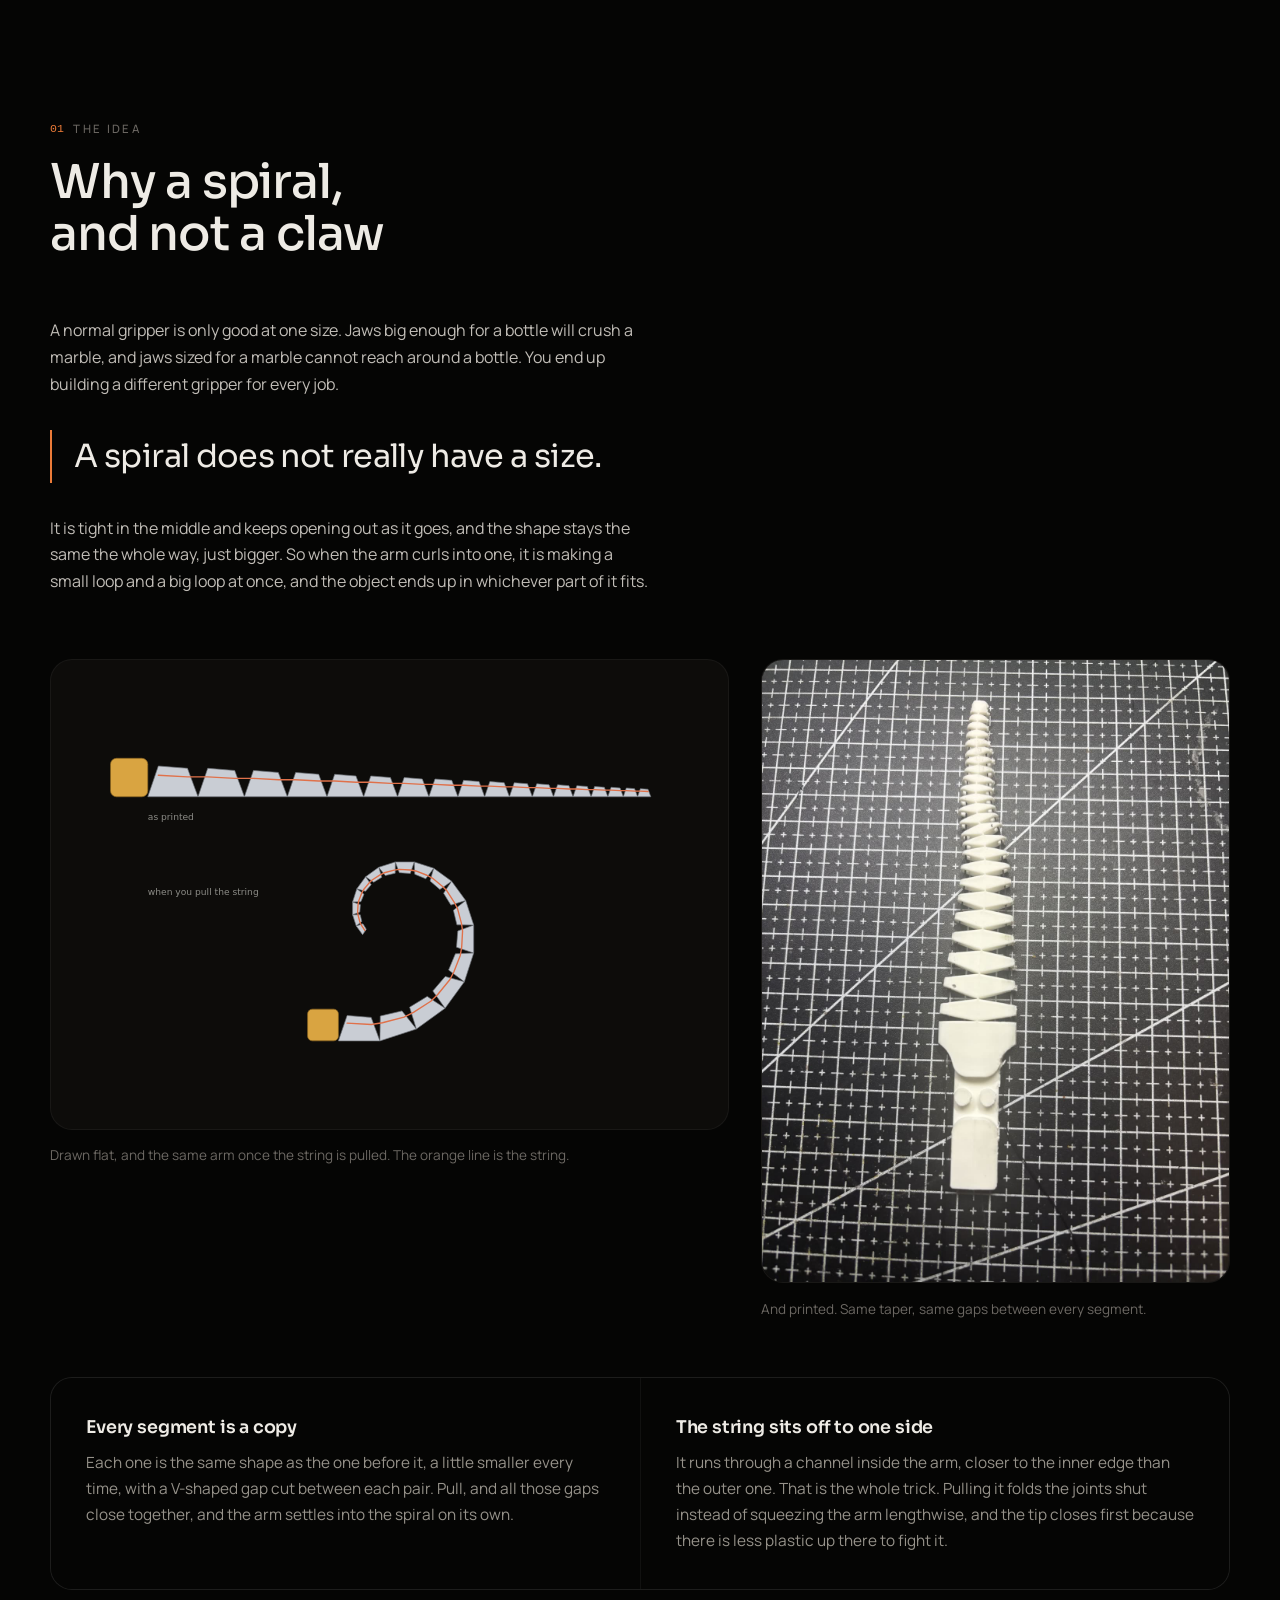
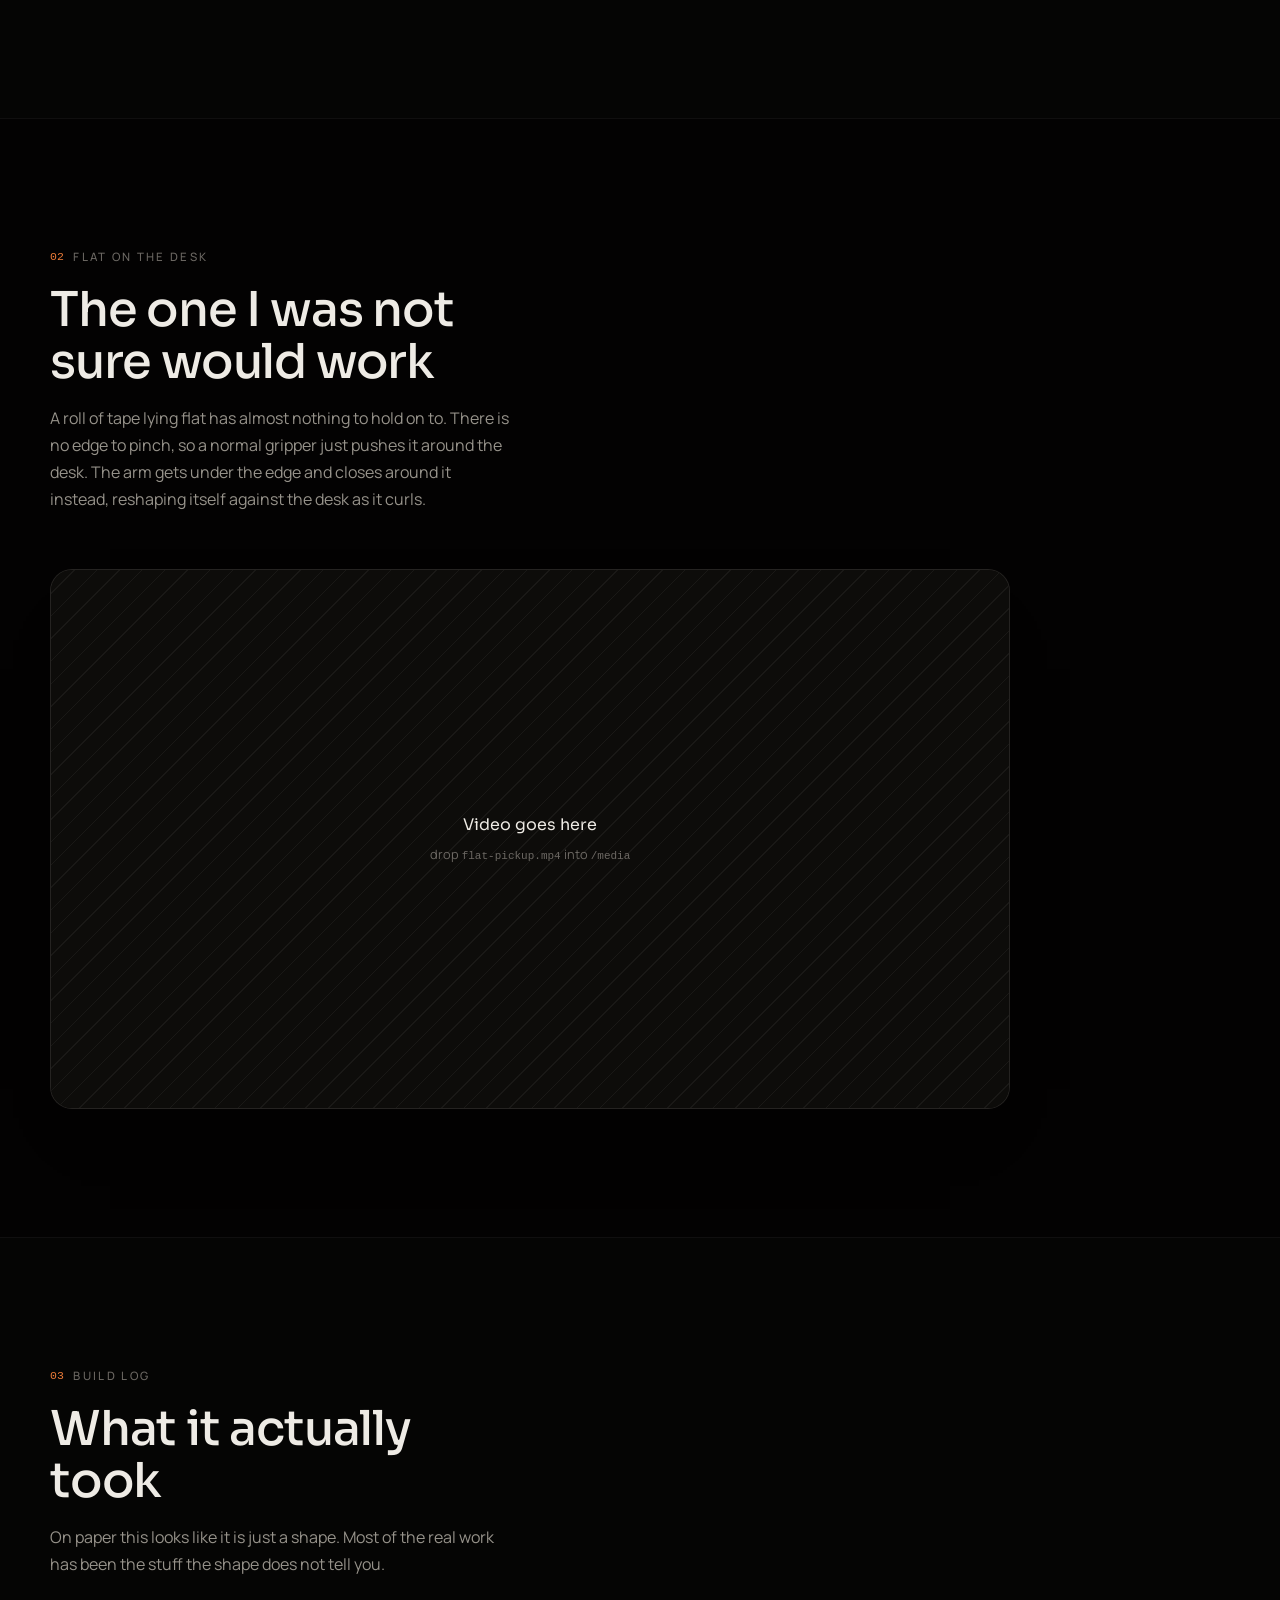
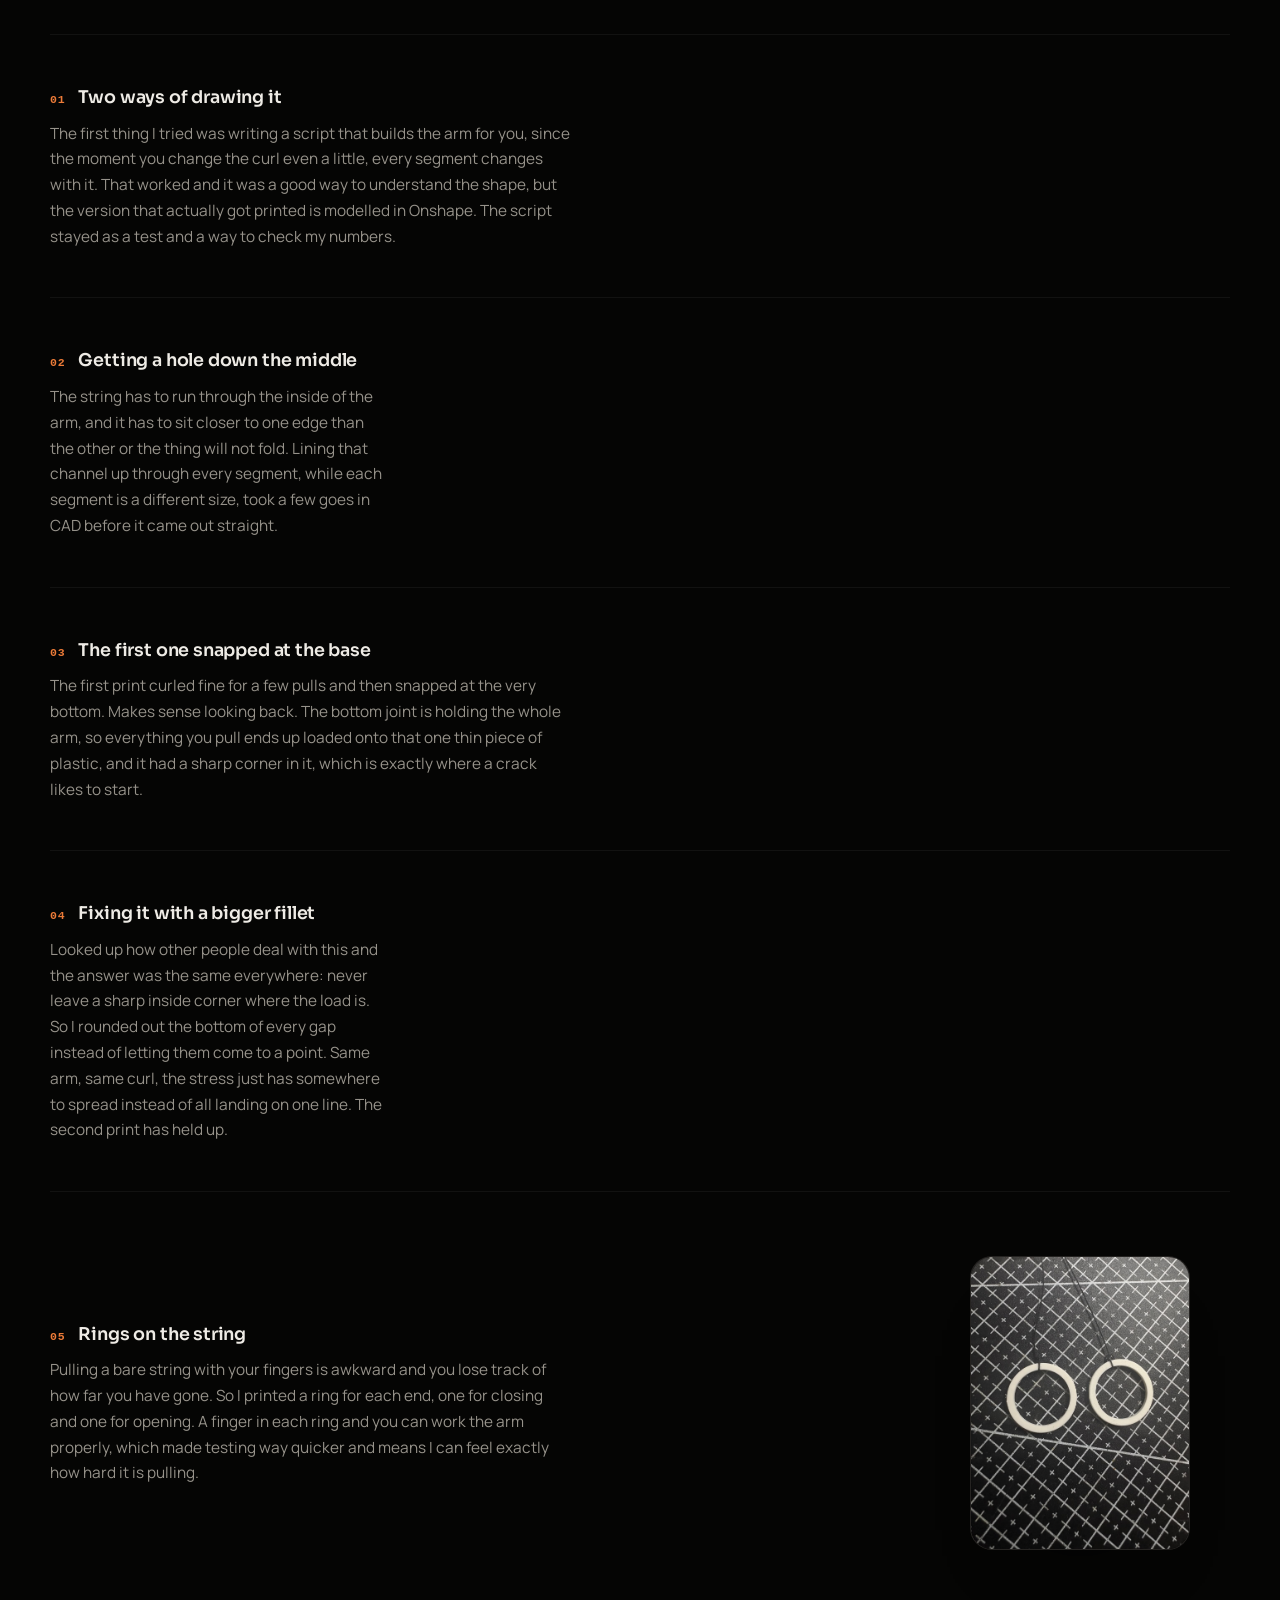
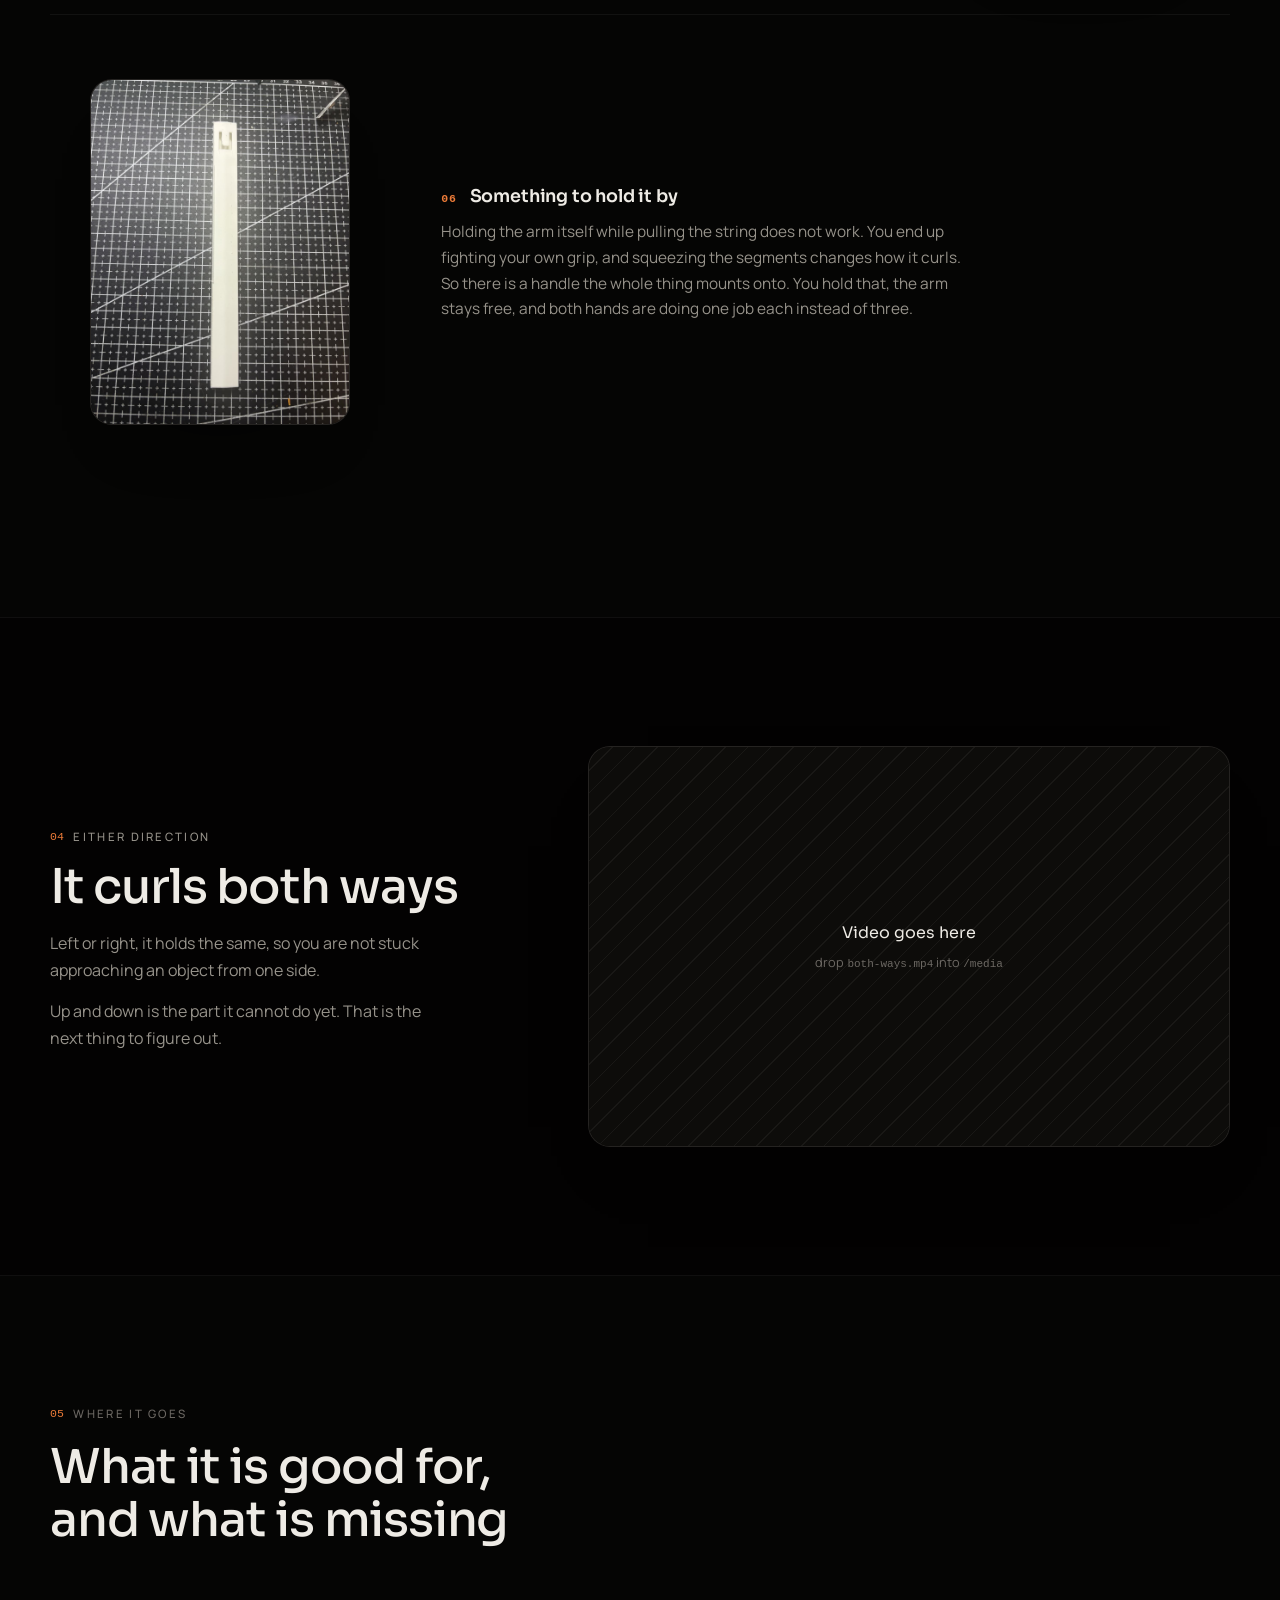
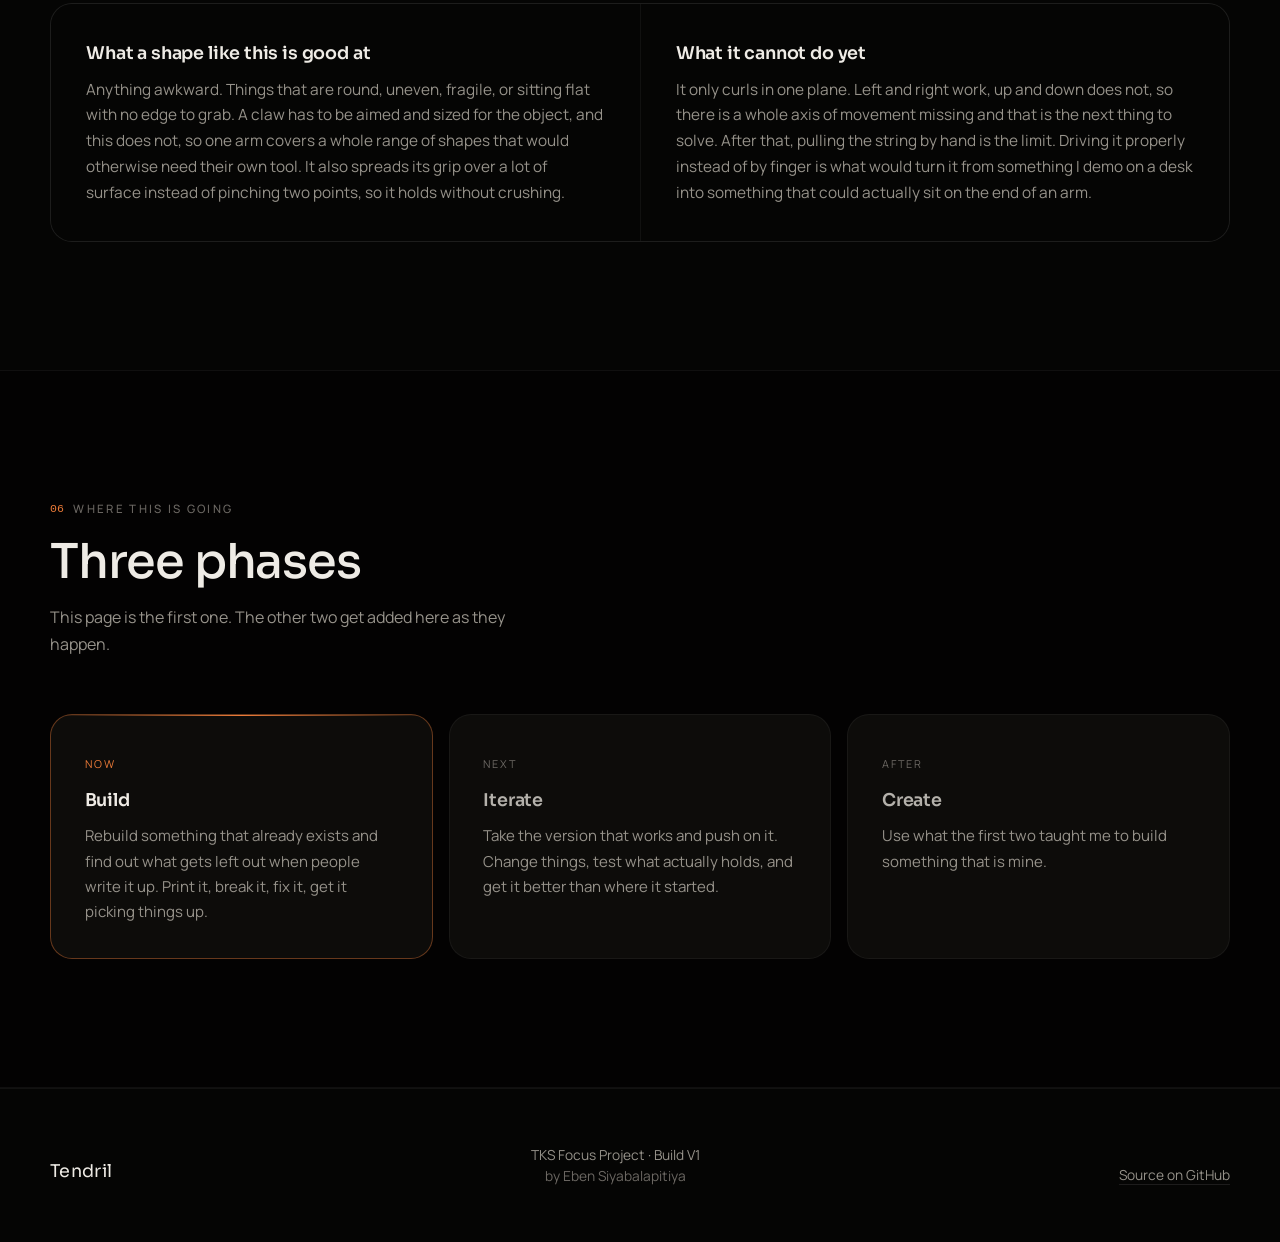
==== commit 9605acbe: "tks logo in hero, tidy hero footer" ====
--- a/index.html
+++ b/index.html
@@ -28,14 +28,6 @@
       Tendril
     </a>
 
-    <div class="tks" title="TKS Focus 1">
-      <span class="tks-logo" aria-hidden="true">
-        <img src="media/tks-logo.svg" alt="">
-        <span class="tks-fallback">TKS</span>
-      </span>
-      <span class="tks-label">TKS<br><span>Focus 1</span></span>
-    </div>
-
     <nav>
       <a href="#how">How it works</a>
       <a href="#build">Build log</a>
@@ -64,12 +56,21 @@
     </div>
     <div class="shell">
       <div class="hero-copy">
+        <div class="tks-lockup reveal">
+          <img src="media/tks-logo.png" alt="TKS">
+          <span class="tks-rule" aria-hidden="true"></span>
+          <span class="tks-label">Focus<i>01</i></span>
+        </div>
         <p class="eyebrow reveal">A printed arm that grabs anything</p>
         <h1 class="wordmark" aria-label="Tendril">
           <span>T</span><span>E</span><span>N</span><span>D</span><span>R</span><span>I</span><span>L</span>
         </h1>
-        <div class="hero-side reveal">
-          <p class="lede">It curls up when you pull a string, wrapping tight at the tip and wide at the base at the same time. The same arm picks up something small like a screw or something fat like a roll of tape.</p>
+        <div class="hero-foot">
+          <p class="lede reveal">It curls up when you pull a string, wrapping tight at the tip and wide at the base at the same time. The same arm picks up something small like a screw or something fat like a roll of tape.</p>
+          <a class="hero-cta reveal" href="#flat">
+            <span>Watch it work</span>
+            <svg viewBox="0 0 24 24" fill="none" stroke="currentColor" stroke-width="1.5" stroke-linecap="round" stroke-linejoin="round" aria-hidden="true"><path d="M12 5v14M5 12l7 7 7-7"/></svg>
+          </a>
         </div>
       </div>
     </div>
--- a/styles.css
+++ b/styles.css
@@ -96,34 +96,6 @@
 .nav nav a:hover::after { transform: scaleX(1); transform-origin: 0 50%; }
 @media (max-width: 860px) { .nav nav a:last-child { display: none; } }
 
-/* TKS lockup, centre of the nav */
-.tks {
-  display: flex; align-items: center; gap: .7rem;
-  padding: .35rem .9rem .35rem .4rem;
-  border: 1px solid var(--hairline-soft); border-radius: 999px;
-  background: oklch(94% .008 80 / .02);
-  transition: border-color .4s var(--ease), background .4s var(--ease);
-}
-.tks:hover { border-color: var(--hairline); background: oklch(94% .008 80 / .04); }
-.tks-logo {
-  position: relative; width: 1.75rem; height: 1.75rem; flex: none;
-  display: grid; place-items: center; overflow: hidden;
-  background: var(--fg); border-radius: 50%;
-}
-.tks-logo img { width: 100%; height: 100%; object-fit: contain; }
-.tks-logo img[data-missing] { display: none; }
-.tks-fallback {
-  display: none; font-family: var(--display); font-weight: 600;
-  font-size: .62rem; letter-spacing: .02em; color: var(--bg);
-}
-.tks-logo img[data-missing] + .tks-fallback { display: block; }
-.tks-label {
-  font-size: .62rem; line-height: 1.25; letter-spacing: .18em; text-transform: uppercase;
-  color: var(--muted); font-weight: 600; white-space: nowrap;
-}
-.tks-label span { color: var(--faint); letter-spacing: .14em; }
-@media (max-width: 1040px) { .tks-label { display: none; } .tks { padding: .35rem; } }
-
 /* phase bar under the nav */
 .phase-bar { border-top: 1px solid var(--hairline-soft); background: oklch(11.5% .003 80 / .6); }
 .phase-bar .shell { display: flex; justify-content: center; padding-block: .55rem; }
@@ -188,6 +160,36 @@
 @keyframes breathe { 0%, 100% { opacity: .85; } 50% { opacity: .45; } }
 
 .hero-copy { max-width: 100%; }
+
+/* TKS lockup above the headline */
+.tks-lockup {
+  display: inline-flex; align-items: center; gap: 1rem;
+  margin-bottom: clamp(1.4rem, 3vw, 2rem);
+}
+.tks-lockup img {
+  height: clamp(1.6rem, 2.6vw, 2.1rem); width: auto;
+  opacity: .92;
+  filter: drop-shadow(0 0 22px oklch(70% .16 48 / .22));
+  animation: mark-in 1.1s .15s var(--ease) both;
+}
+.tks-rule {
+  width: 1px; height: 1.6rem;
+  background: linear-gradient(180deg, transparent, var(--hairline), transparent);
+  animation: rule-in .9s .5s var(--ease) both;
+}
+.tks-label {
+  display: flex; align-items: baseline; gap: .45rem;
+  font-size: .72rem; letter-spacing: .24em; text-transform: uppercase;
+  font-weight: 600; color: var(--muted);
+  animation: mark-in 1s .65s var(--ease) both;
+}
+.tks-label i {
+  font-style: normal; font-family: var(--mono); letter-spacing: .02em;
+  color: var(--accent); font-size: .78rem;
+}
+@keyframes mark-in { from { opacity: 0; transform: translateY(8px); } to { opacity: .92; transform: none; } }
+@keyframes rule-in { from { opacity: 0; transform: scaleY(0); } to { opacity: 1; transform: none; } }
+@media (max-width: 520px) { .tks-lockup { gap: .8rem; } }
 
 .wordmark {
   display: flex; flex-wrap: nowrap; justify-content: space-between;
@@ -211,7 +213,24 @@
 .wordmark span:nth-child(7) { animation-delay: .41s }
 @keyframes letter-in { to { opacity: 1; transform: none; } }
 
-.hero-side { max-width: 48ch; margin-left: auto; }
+.hero-foot {
+  display: grid; grid-template-columns: minmax(0, 46ch) auto;
+  gap: clamp(1.5rem, 4vw, 3rem); align-items: end; justify-content: space-between;
+  padding-top: clamp(1.4rem, 3vw, 2rem);
+  border-top: 1px solid var(--hairline-soft);
+}
+@media (max-width: 760px) { .hero-foot { grid-template-columns: 1fr; align-items: start; } }
+
+.hero-cta {
+  display: inline-flex; align-items: center; gap: .6rem; white-space: nowrap;
+  font-size: .78rem; letter-spacing: .18em; text-transform: uppercase; font-weight: 600;
+  color: var(--muted); text-decoration: none; padding-bottom: .25rem;
+  border-bottom: 1px solid var(--hairline);
+  transition: color .3s var(--ease), border-color .3s var(--ease);
+}
+.hero-cta:hover { color: var(--fg); border-color: var(--fg); }
+.hero-cta svg { width: .95rem; height: .95rem; animation: nudge 2.4s ease-in-out infinite; }
+@keyframes nudge { 0%, 100% { transform: translateY(0); } 50% { transform: translateY(3px); } }
 
 /* hero video, wider than the text column */
 .hero-media { margin: clamp(2rem, 5vw, 3.5rem) 0 0; }
@@ -416,6 +435,7 @@
 @media (prefers-reduced-motion: reduce) {
   html { scroll-behavior: auto; }
   .reveal { opacity: 1; transform: none; transition: none; }
+  .hero-cta svg { animation: none; }
   .wordmark span { opacity: 1; transform: none; animation: none; }
   .spiral-line { stroke-dashoffset: 0; animation: none; }
   .phase-rail li.active::before { animation: none; }
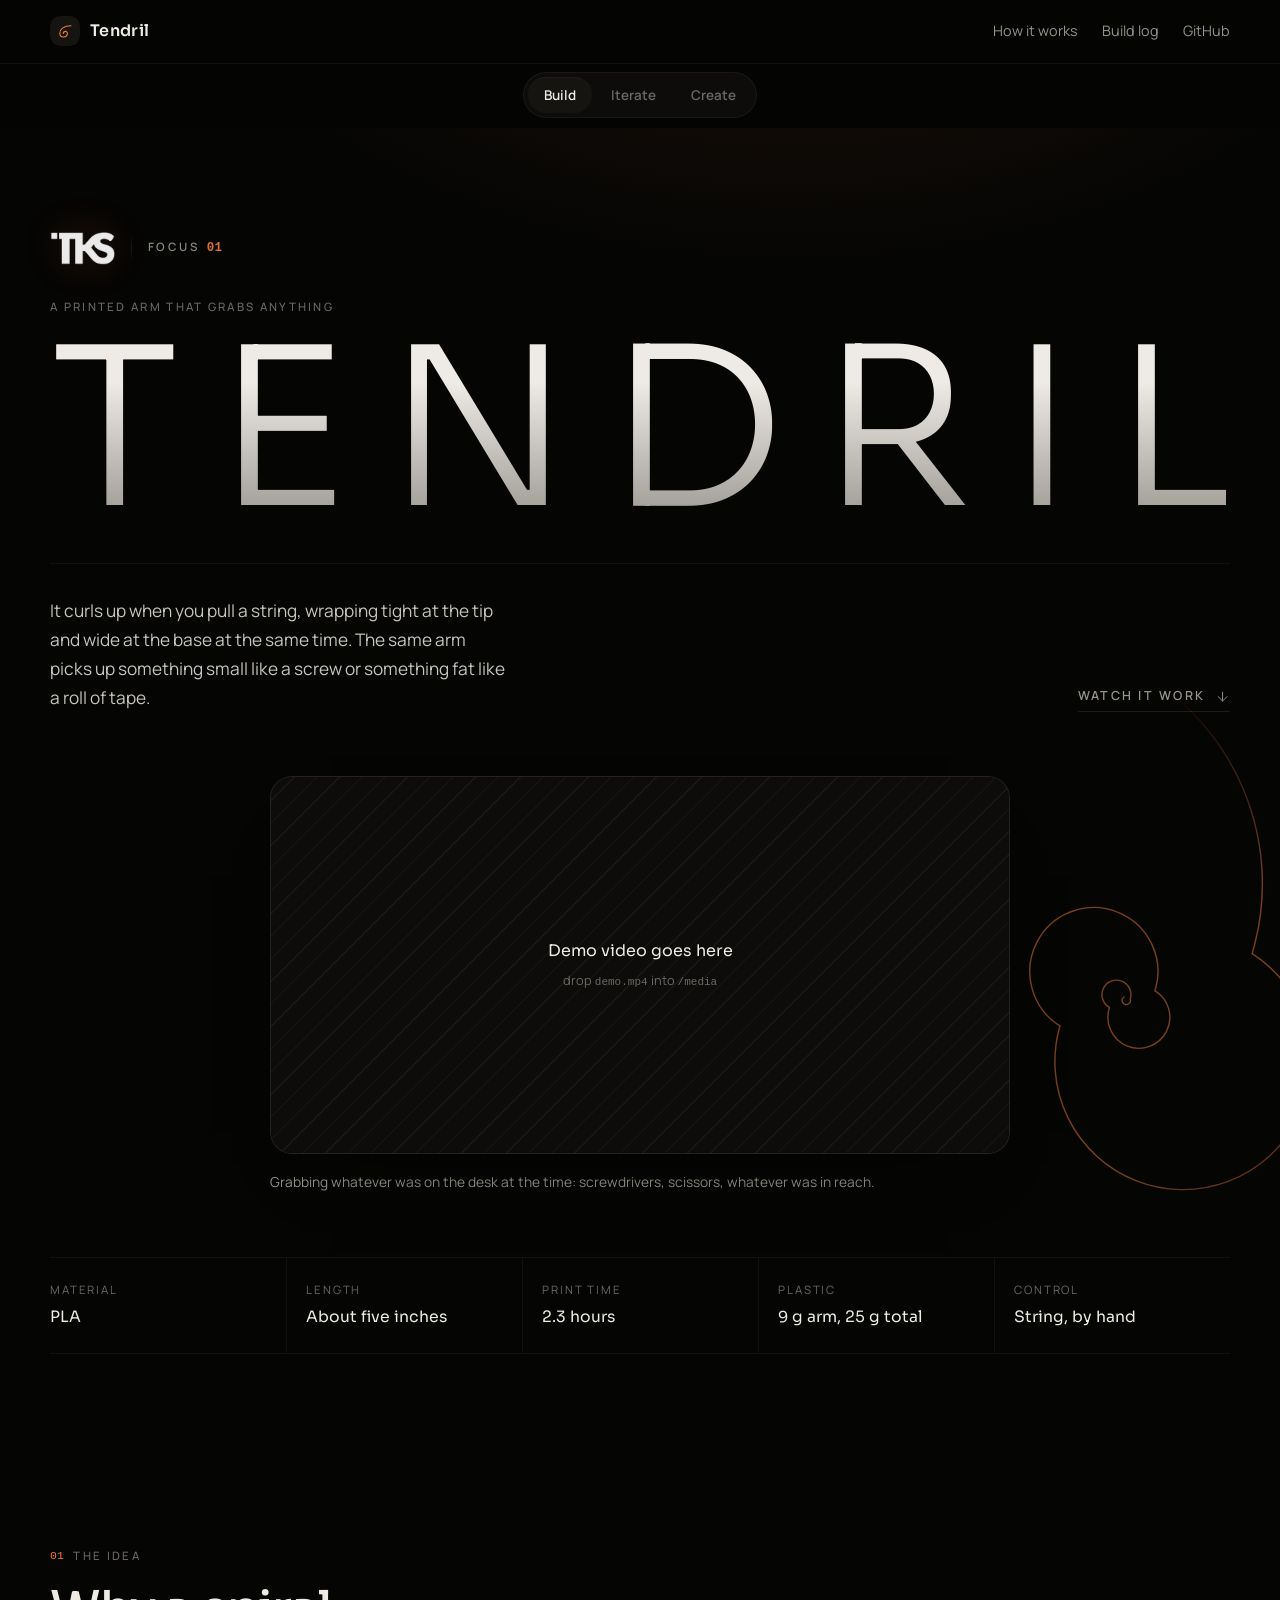
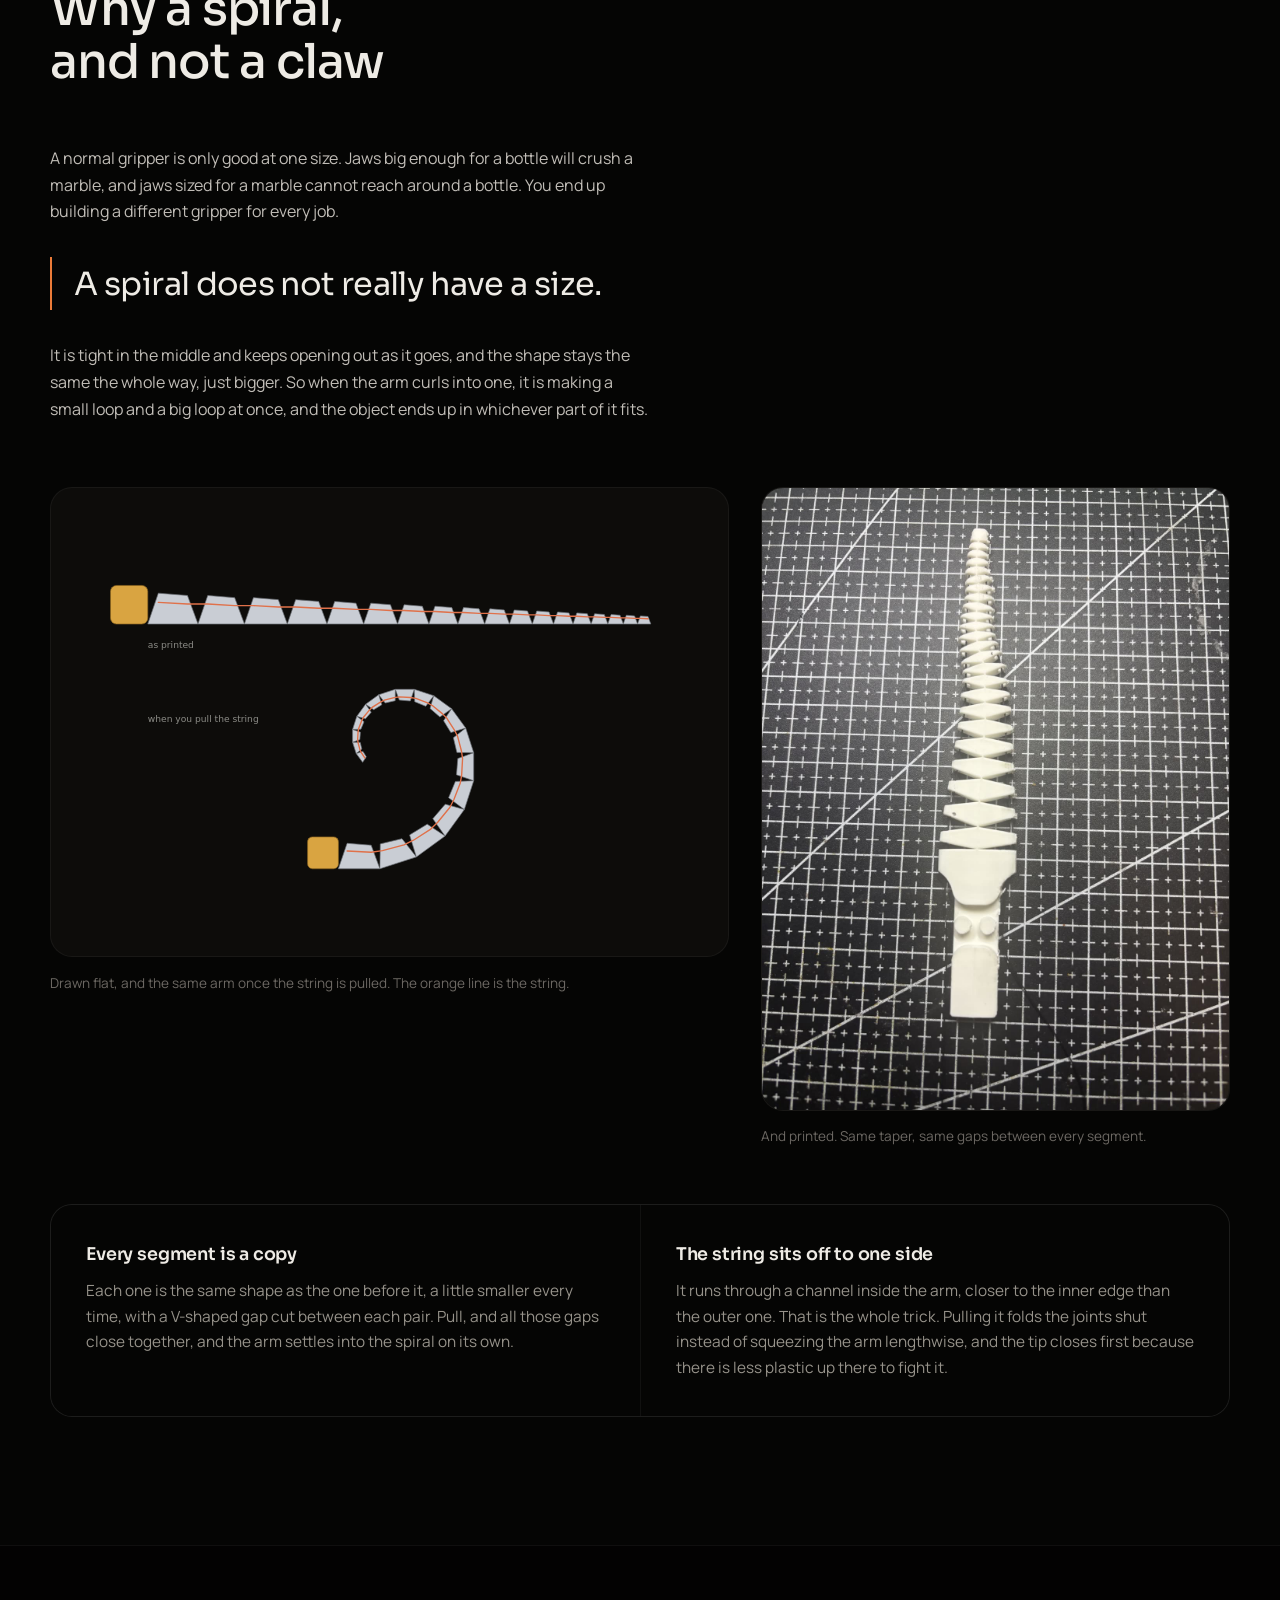
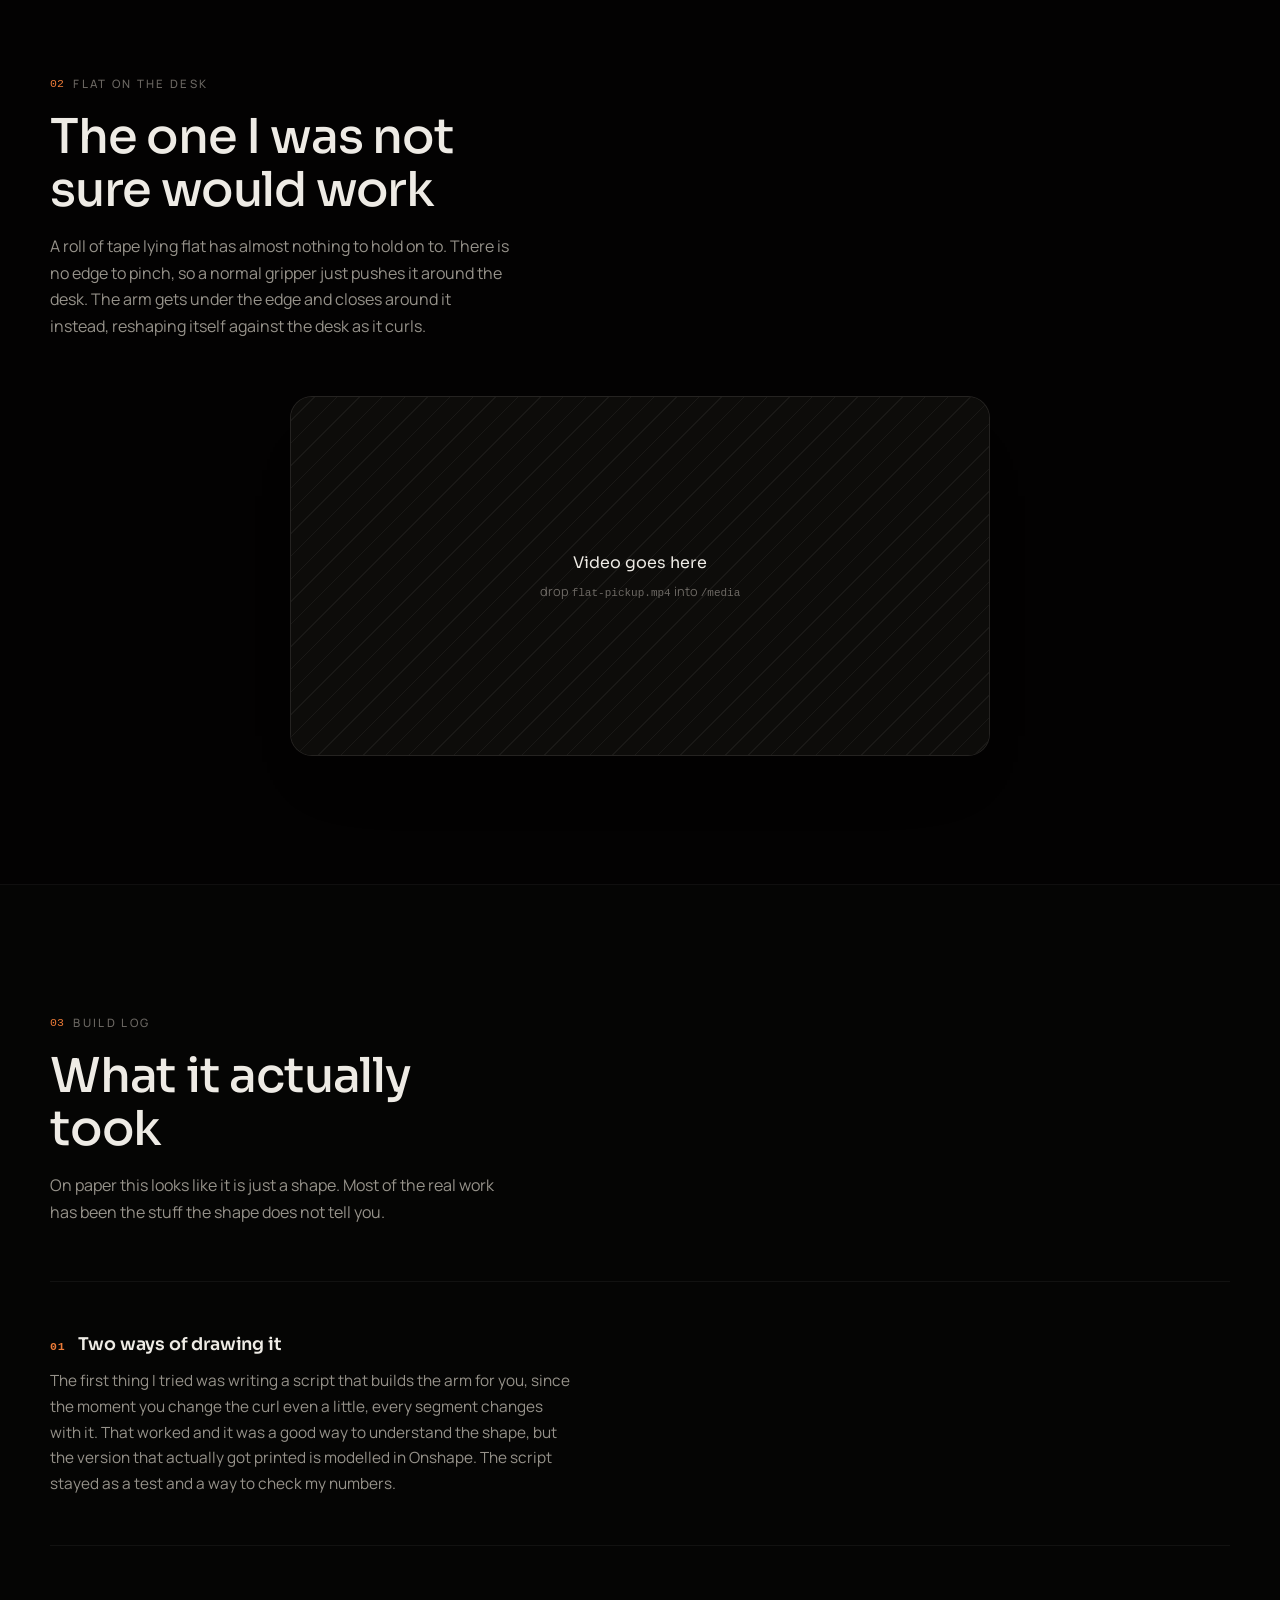
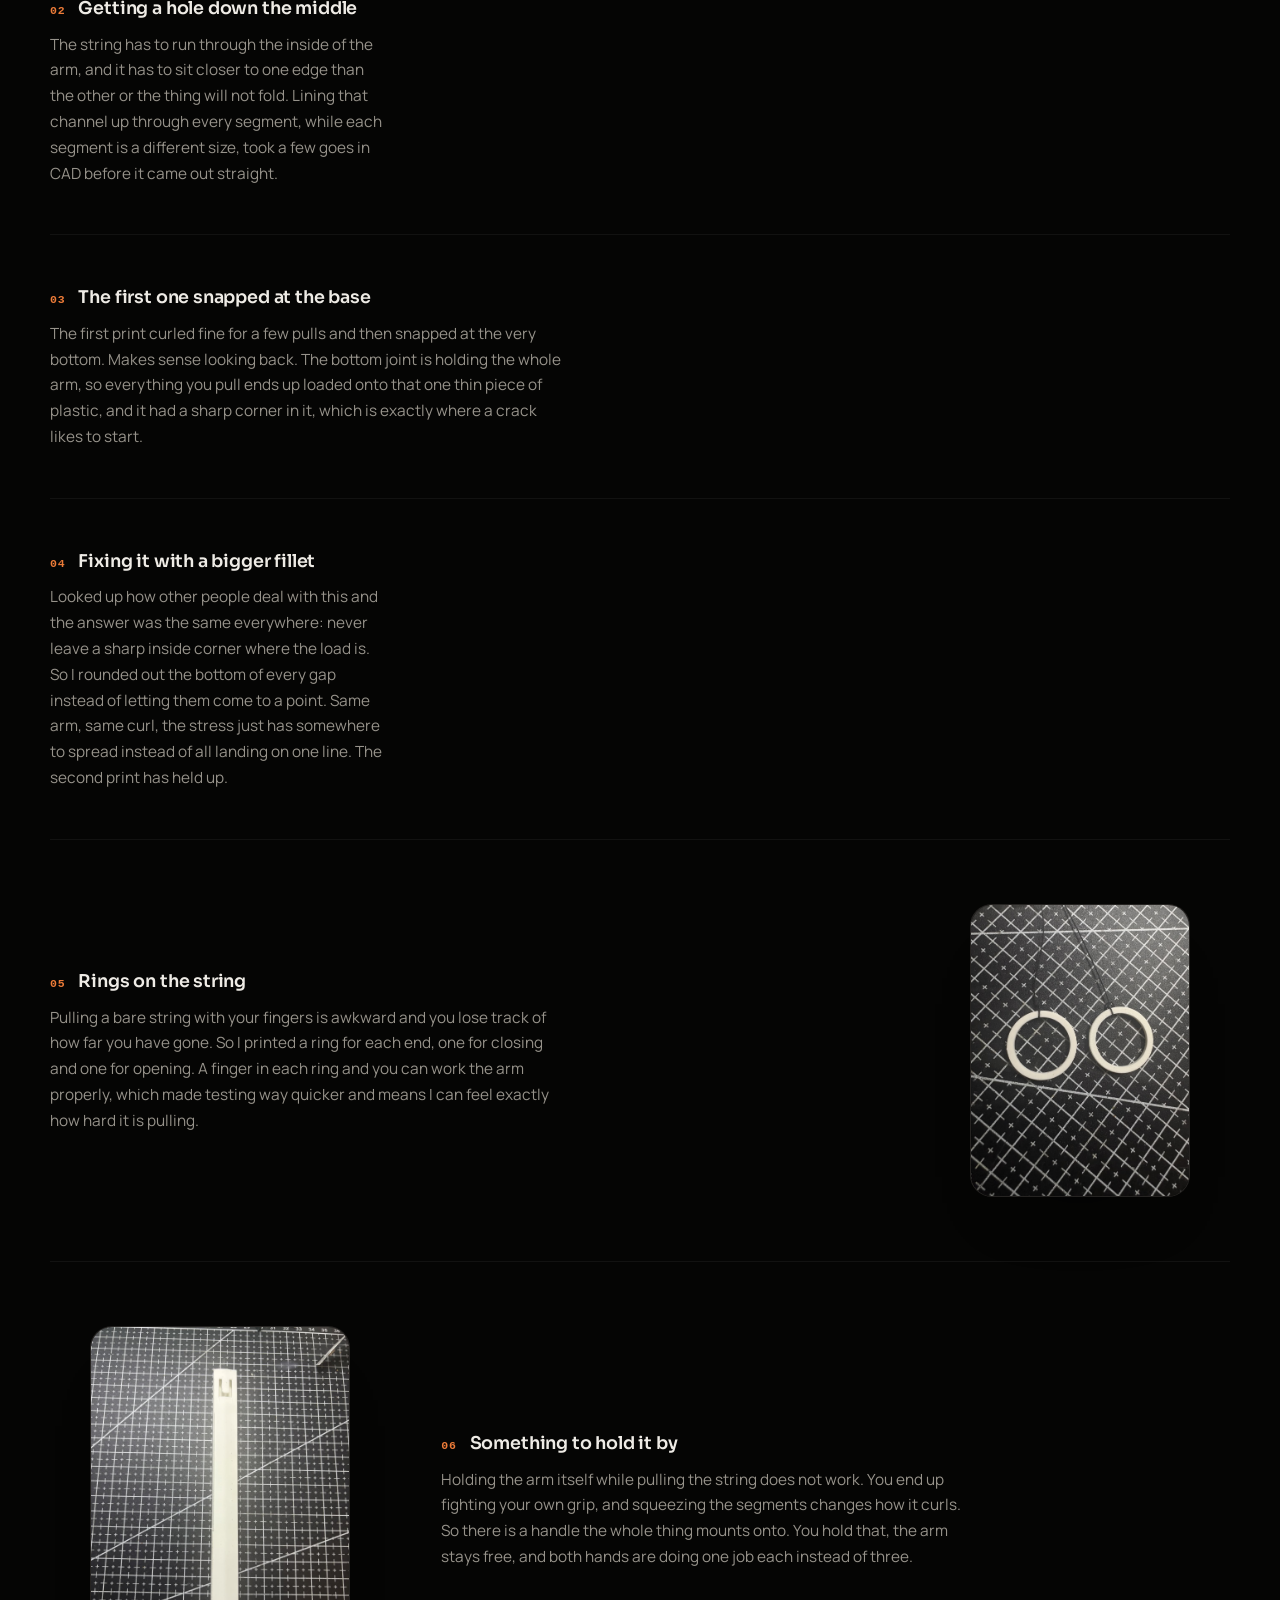
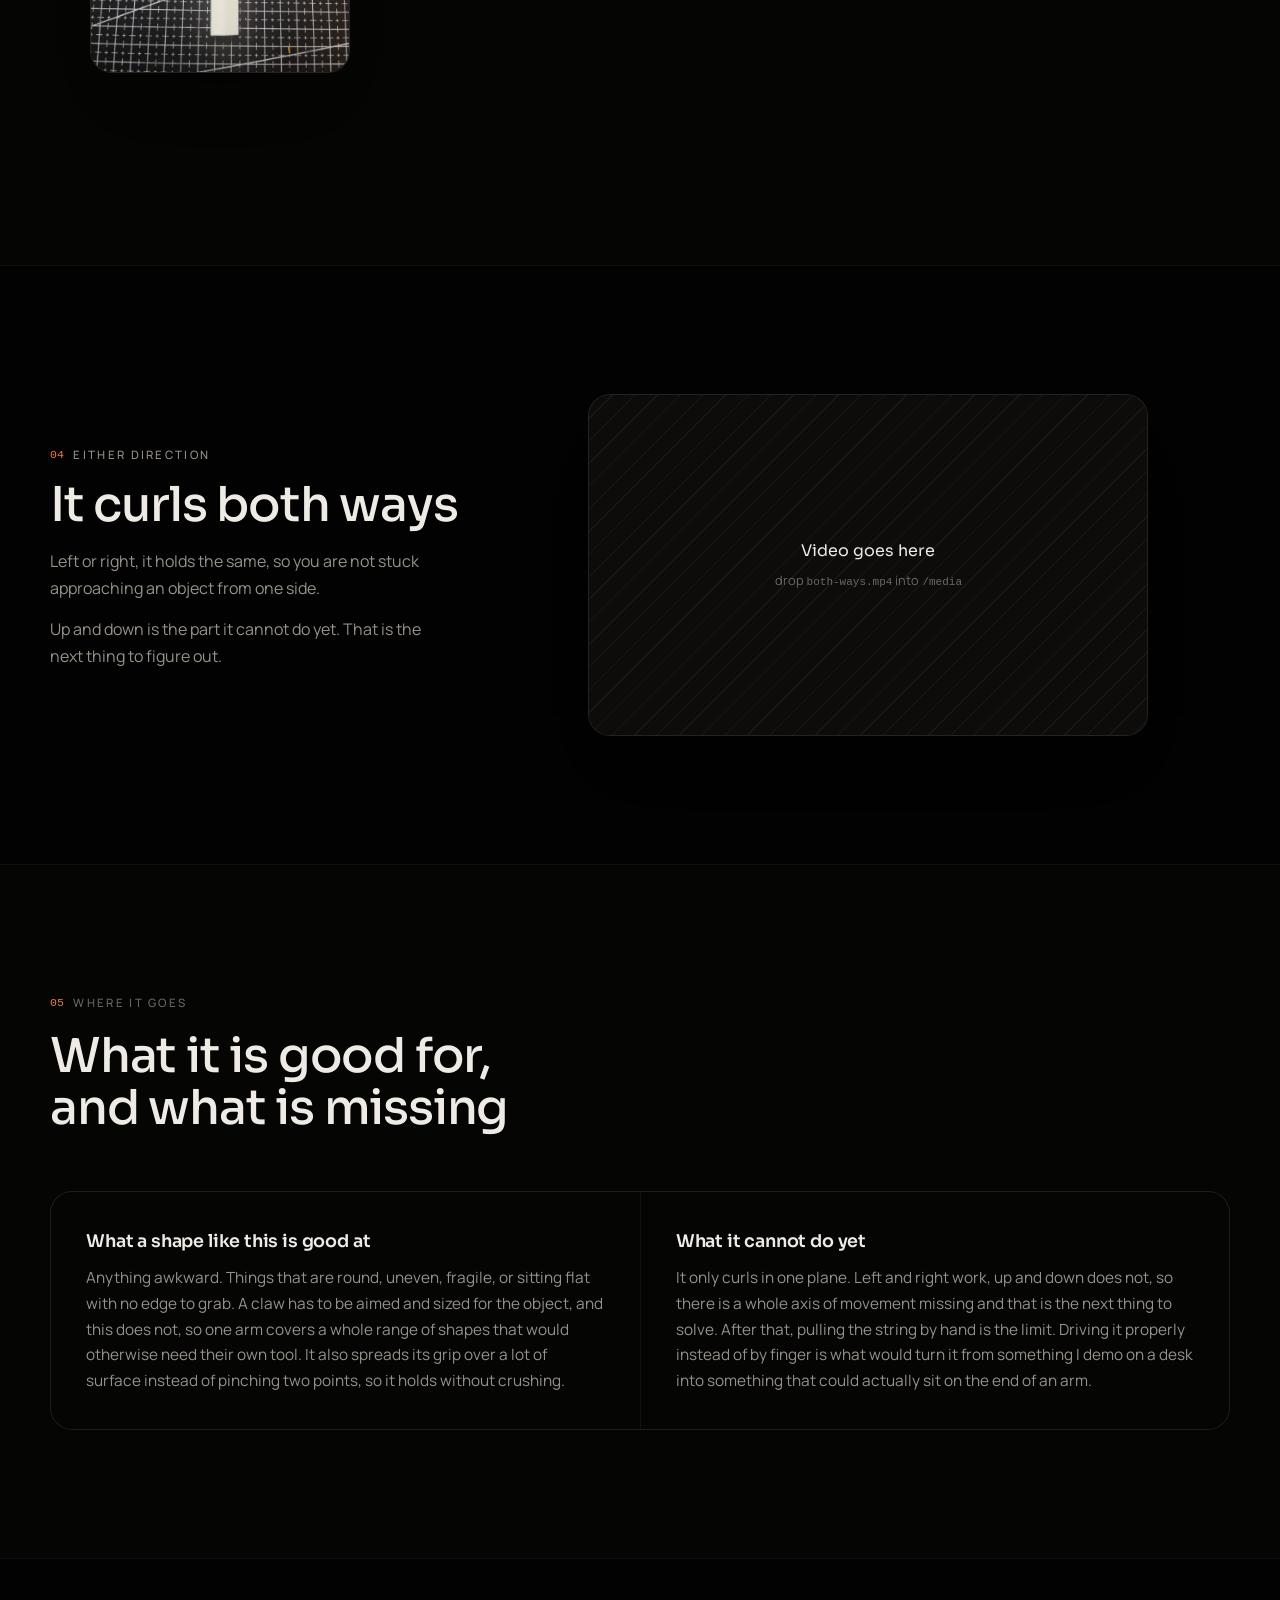
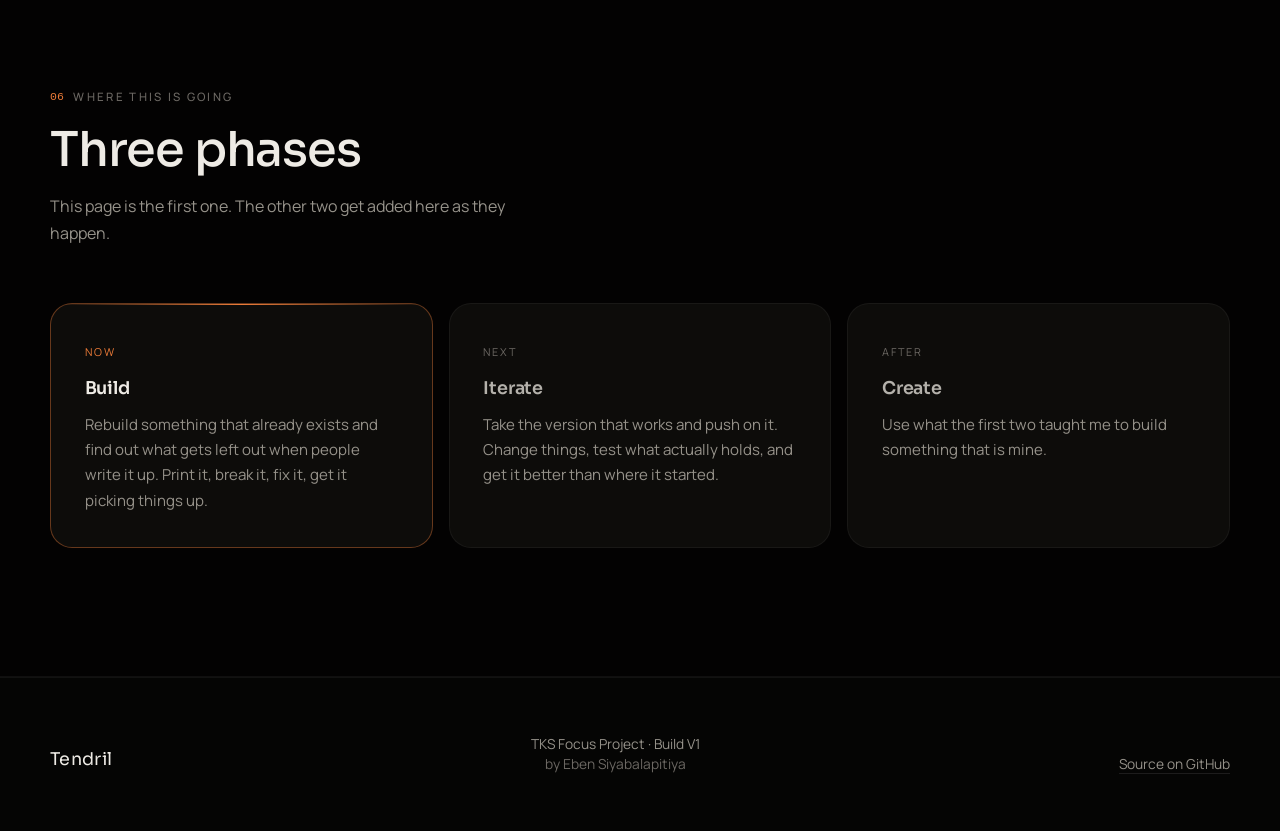
==== commit 0995c125: "text cleanup" ====
--- a/index.html
+++ b/index.html
@@ -3,9 +3,9 @@
 <head>
 <meta charset="utf-8">
 <meta name="viewport" content="width=device-width, initial-scale=1">
-<title>Tendril — a spiral arm that grabs anything</title>
+<title>Tendril, a spiral arm that grabs anything</title>
 <meta name="description" content="Tendril is a printed arm that curls up when you pull a string, so the same arm can pick up something tiny or something wide. Built by Eben Siyabalapitiya.">
-<meta property="og:title" content="Tendril — a spiral arm that grabs anything">
+<meta property="og:title" content="Tendril, a spiral arm that grabs anything">
 <meta property="og:description" content="A printed arm that curls up when you pull a string. The same arm picks up a screw or a roll of tape.">
 <meta property="og:type" content="website">
 <meta name="theme-color" content="#111110">
@@ -85,7 +85,7 @@
           <span>drop <code>demo.mp4</code> into <code>/media</code></span>
         </div>
       </div>
-      <figcaption class="shell">Grabbing whatever was on the desk at the time — screwdrivers, scissors, whatever was in reach.</figcaption>
+      <figcaption class="shell">Grabbing whatever was on the desk at the time: screwdrivers, scissors, whatever was in reach.</figcaption>
     </figure>
 
     <div class="shell">
--- a/styles.css
+++ b/styles.css
@@ -233,13 +233,13 @@
 @keyframes nudge { 0%, 100% { transform: translateY(0); } 50% { transform: translateY(3px); } }
 
 /* hero video, wider than the text column */
-.hero-media { margin: clamp(2rem, 5vw, 3.5rem) 0 0; }
+.hero-media { margin: clamp(2.5rem, 5vw, 4rem) 0 0; }
 .hero-media .video-frame {
-  width: min(100% - 2.5rem, var(--shell));
+  width: min(100%, 740px);
   margin-inline: auto; aspect-ratio: 16 / 9;
-  max-height: 62vh;
-}
-.hero-media figcaption { margin: 1rem auto 0; color: var(--muted); font-size: .88rem; }
+  max-height: 42vh;
+}
+.hero-media figcaption { width: min(100%, 740px); margin: 1rem auto 0; color: var(--muted); font-size: .86rem; }
 
 /* ── fact strip ──────────────────────────────────────────────── */
 .facts {
@@ -312,7 +312,7 @@
 
  /* single clip, sized not stretched */
 .clip { margin: 0; }
-.clip .video-frame { aspect-ratio: 16 / 9; max-height: 60vh; }
+.clip .video-frame { width: min(100%, 700px); margin-inline: auto; aspect-ratio: 16 / 9; max-height: 40vh; }
 
 /* ── offset clip ─────────────────────────────────────────────── */
 .offset-grid {
@@ -323,7 +323,7 @@
 .offset-copy h2 { margin-bottom: 1rem; }
 .offset-copy p { color: var(--muted); margin: 0 0 .9rem; max-width: 40ch; }
 .offset-media { margin: 0; }
-.offset-media .video-frame { aspect-ratio: 16 / 10; max-height: 56vh; }
+.offset-media .video-frame { width: min(100%, 560px); aspect-ratio: 16 / 10; max-height: 38vh; }
 
 /* ── media frames ────────────────────────────────────────────── */
 .video-frame, .shot {
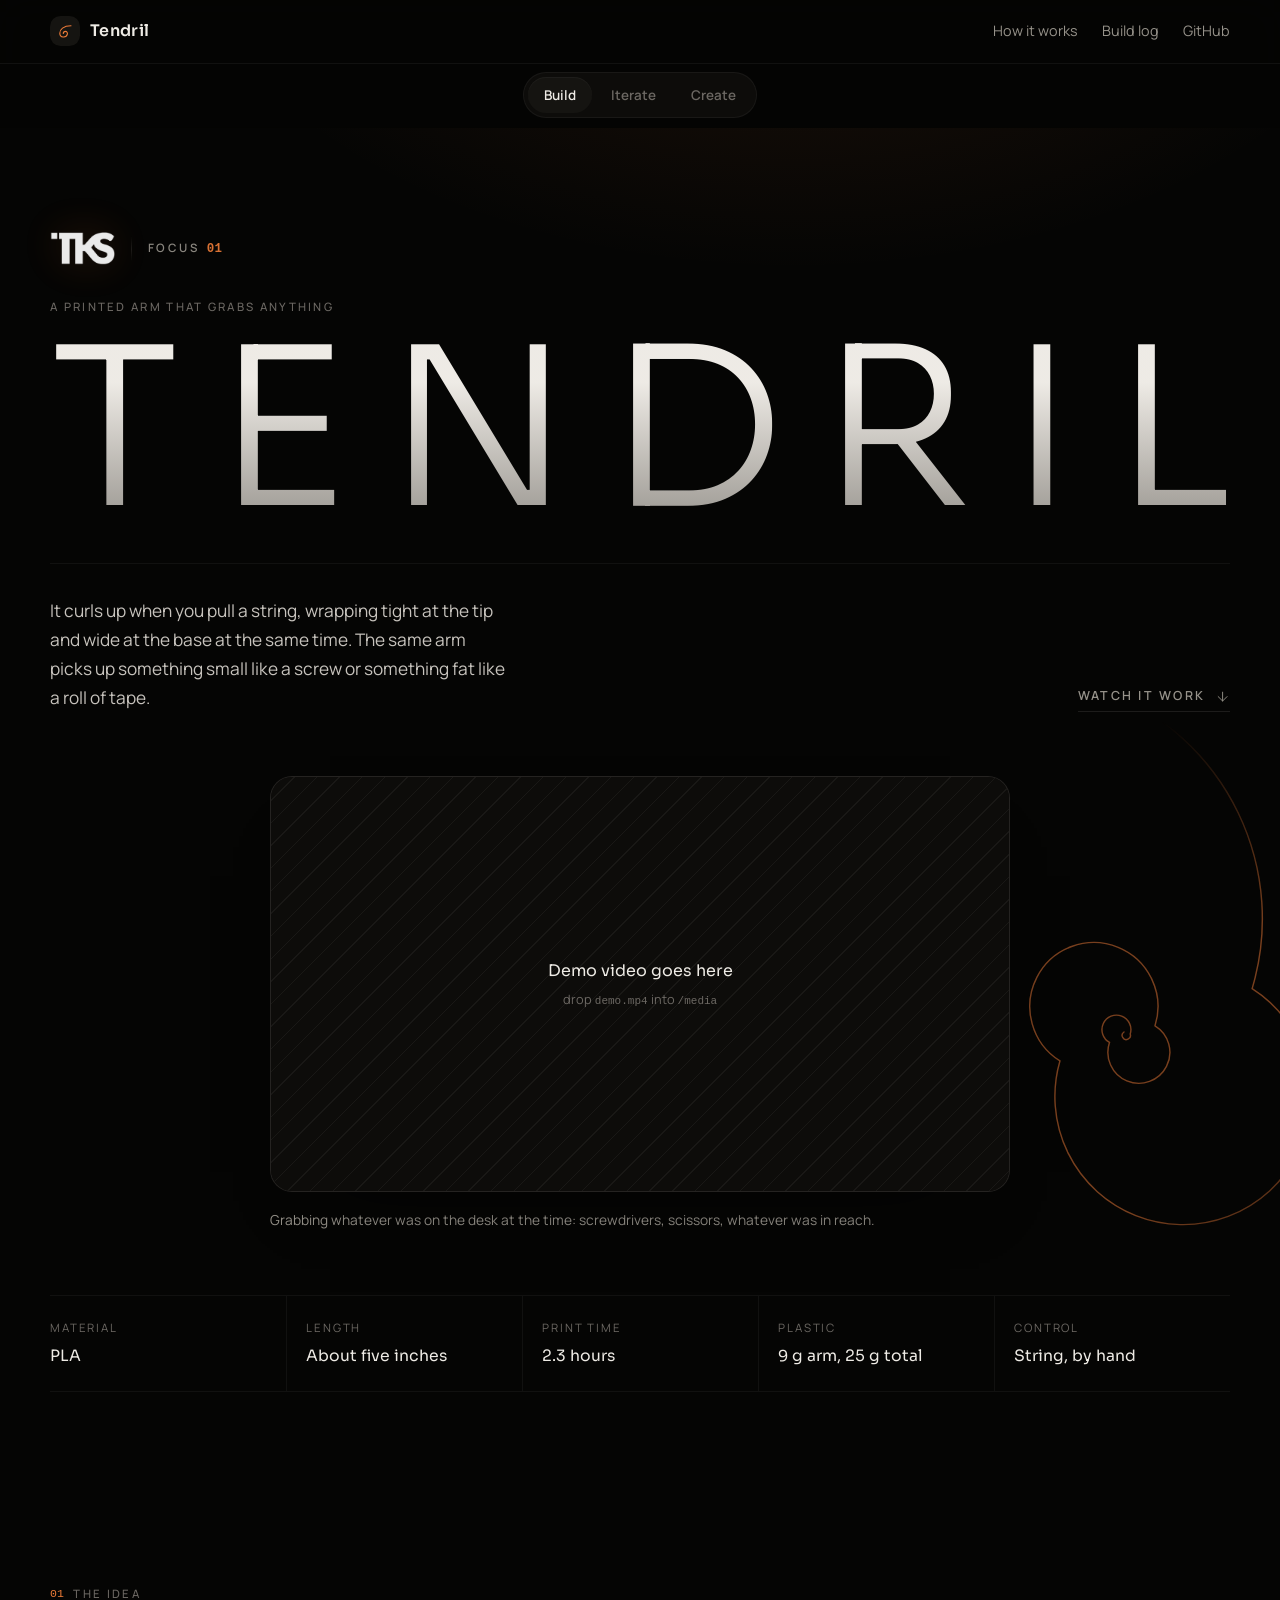
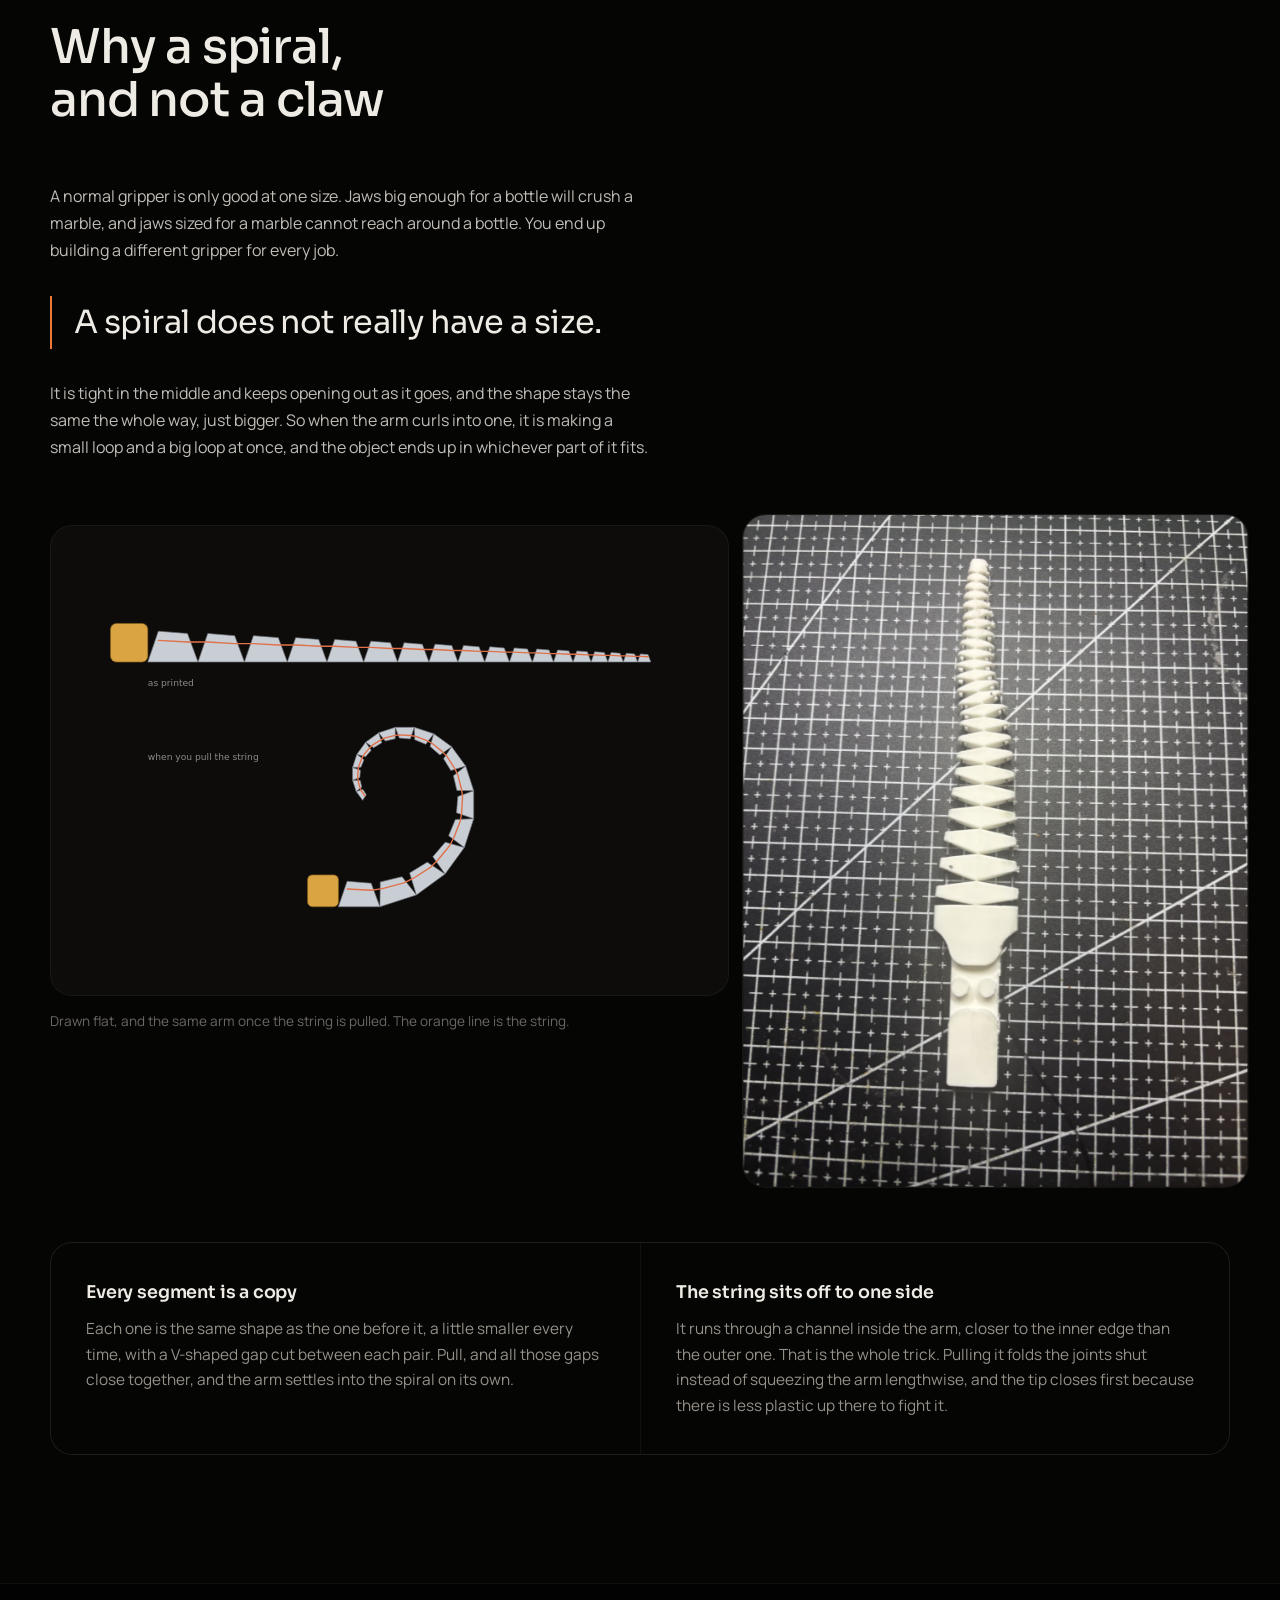
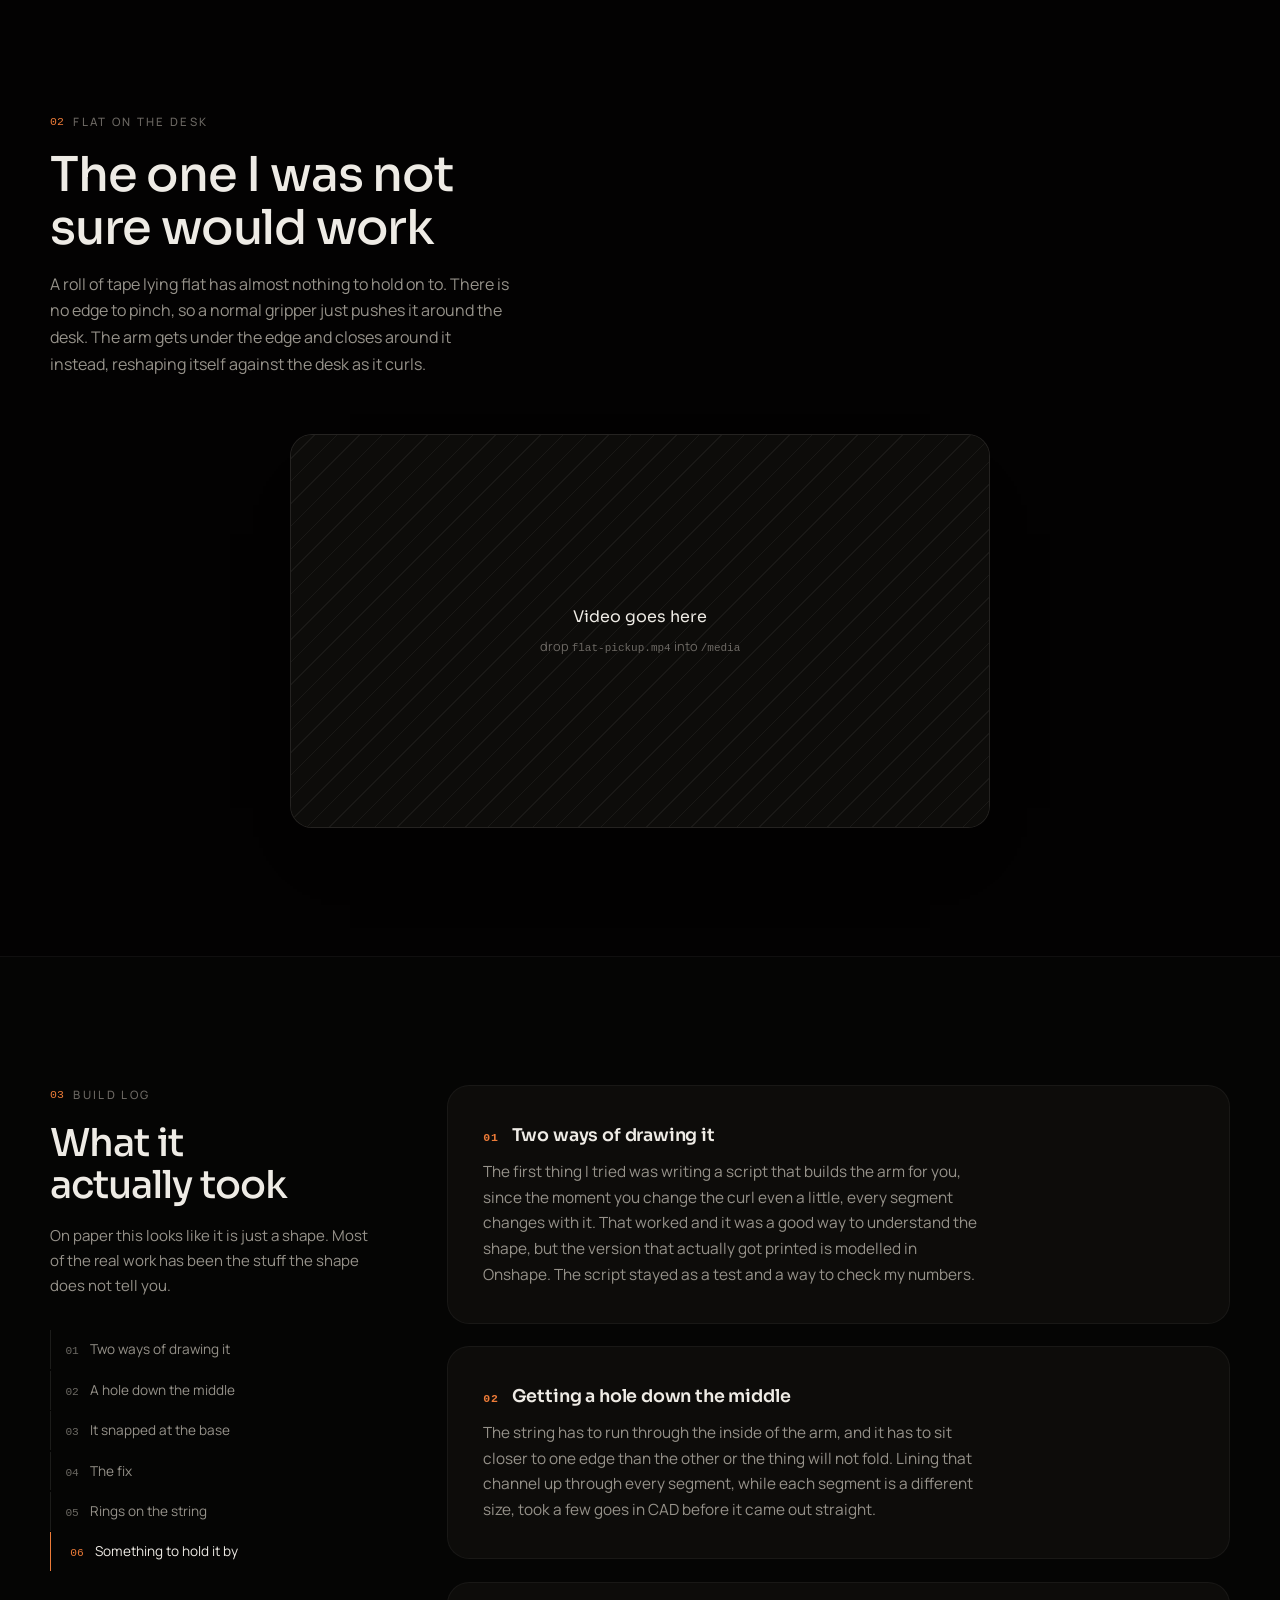
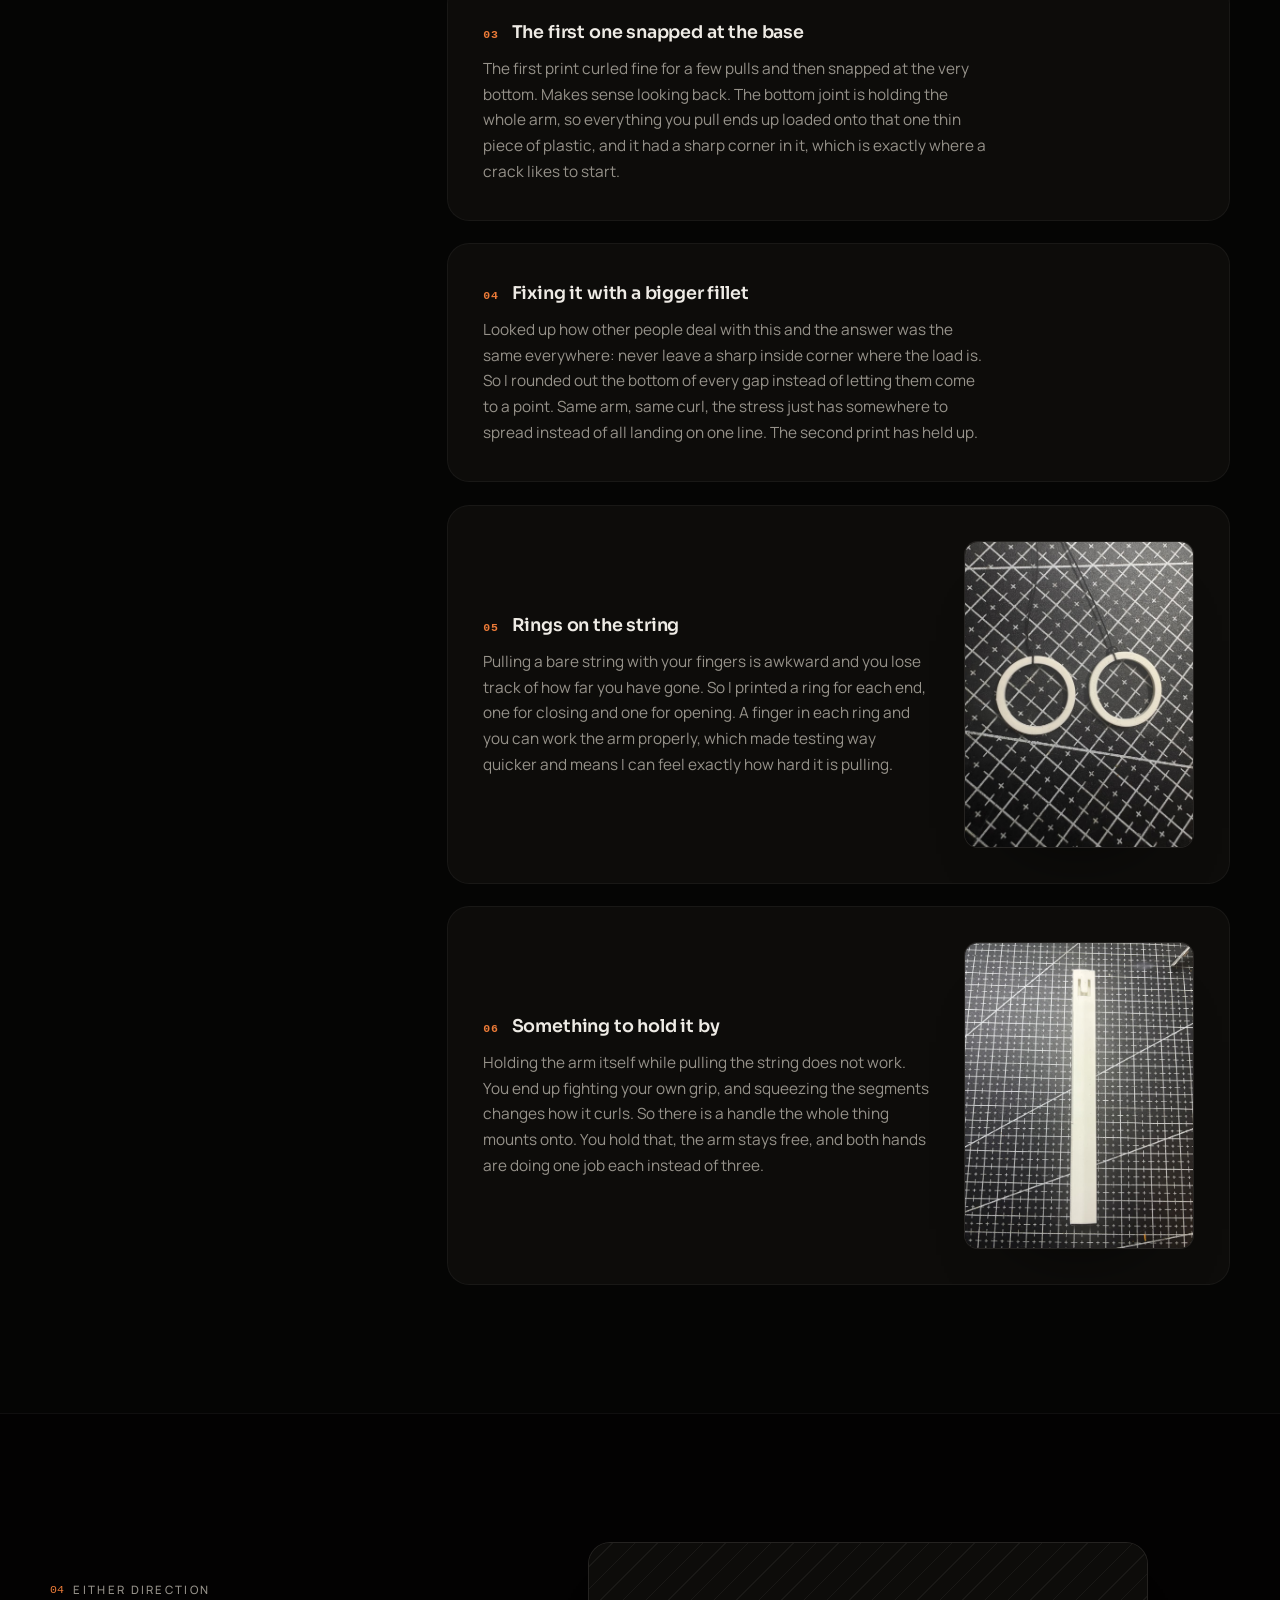
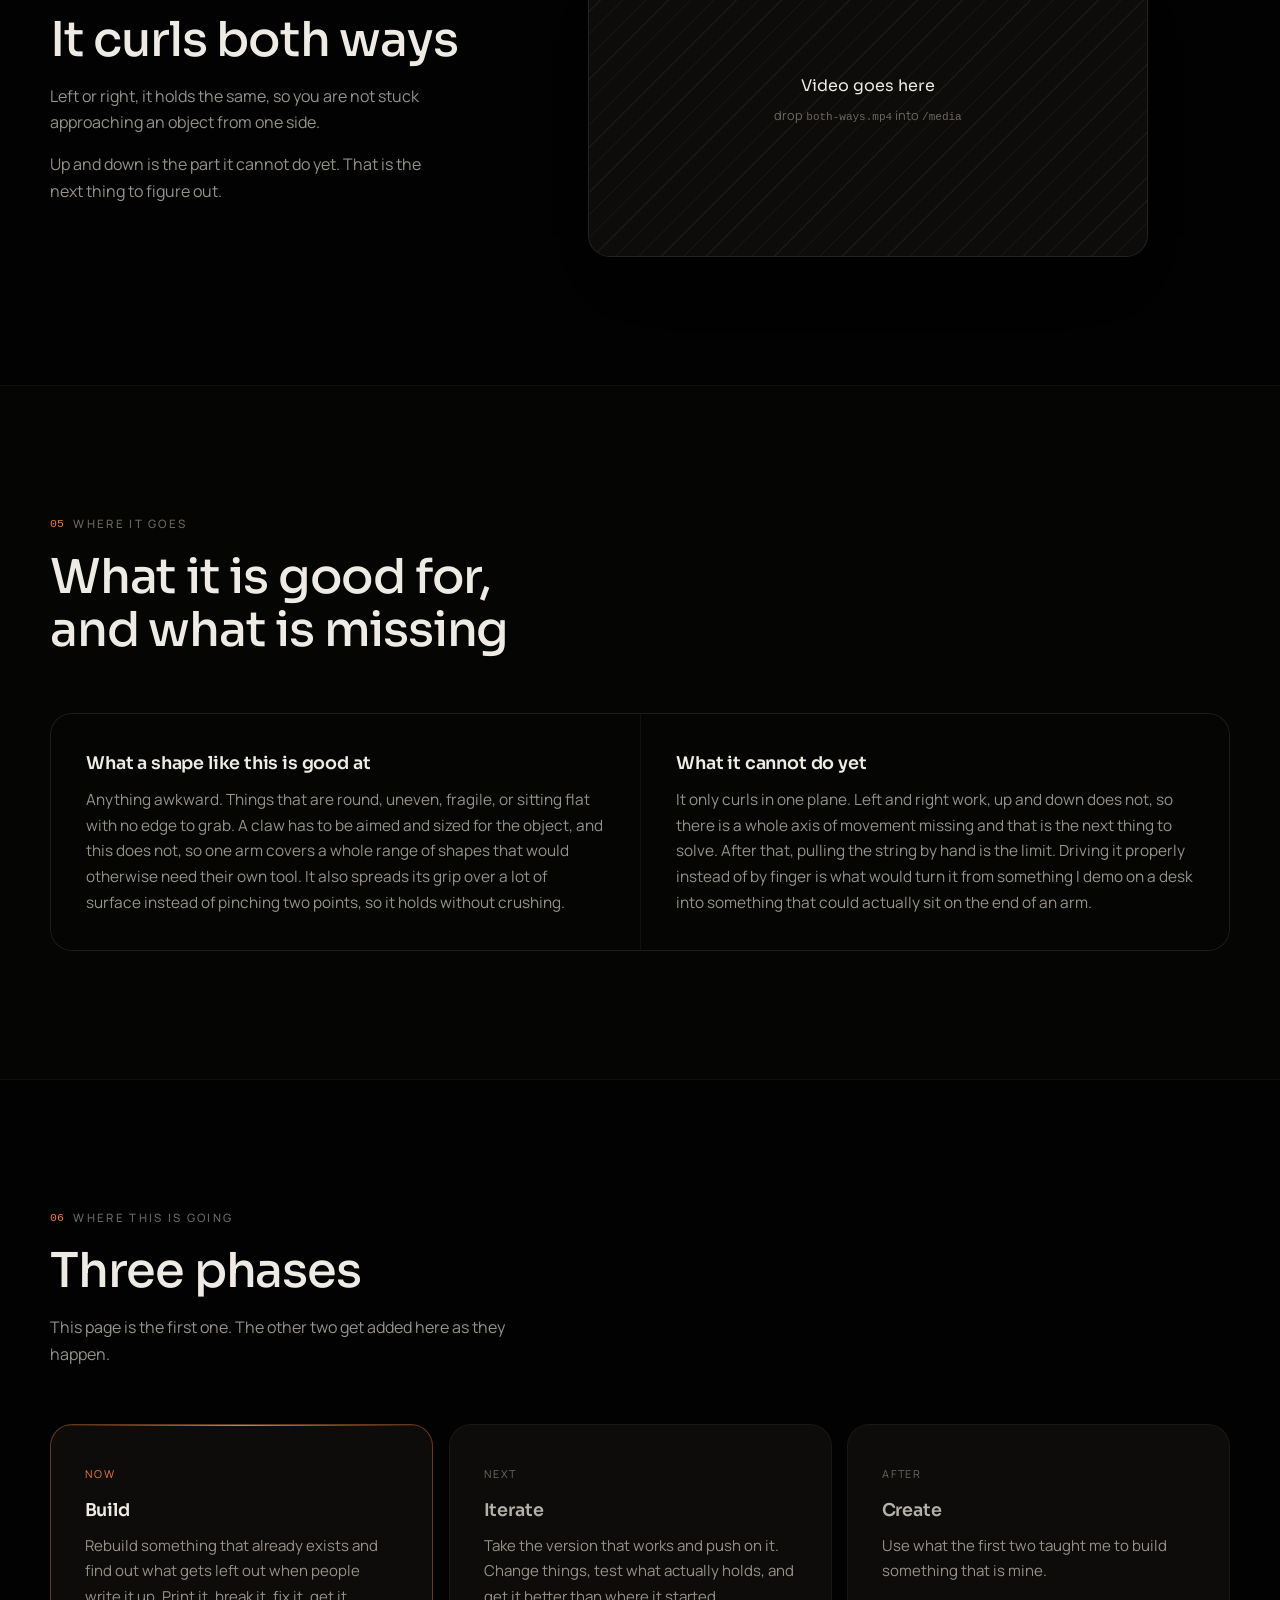
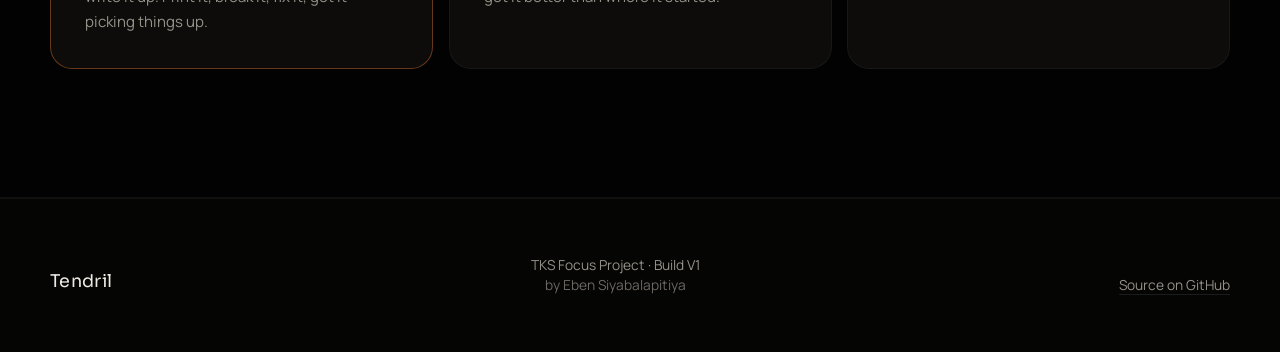
==== commit e3383562: "rework build log layout" ====
--- a/index.html
+++ b/index.html
@@ -161,12 +161,22 @@
 
   <!-- ─────────────────────────── build log ─────────────────────────── -->
   <section class="section" id="build">
-    <div class="shell">
-      <header class="section-head reveal">
-        <p class="eyebrow"><i>03</i> Build log</p>
-        <h2>What it actually took</h2>
-        <p class="sub">On paper this looks like it is just a shape. Most of the real work has been the stuff the shape does not tell you.</p>
-      </header>
+    <div class="shell log-layout">
+      <aside class="log-rail">
+        <div class="log-rail-inner">
+          <p class="eyebrow"><i>03</i> Build log</p>
+          <h2>What it<br>actually took</h2>
+          <p class="sub">On paper this looks like it is just a shape. Most of the real work has been the stuff the shape does not tell you.</p>
+          <ol class="rail-steps" aria-hidden="true">
+            <li data-step="1"><span>01</span> Two ways of drawing it</li>
+            <li data-step="2"><span>02</span> A hole down the middle</li>
+            <li data-step="3"><span>03</span> It snapped at the base</li>
+            <li data-step="4"><span>04</span> The fix</li>
+            <li data-step="5"><span>05</span> Rings on the string</li>
+            <li data-step="6"><span>06</span> Something to hold it by</li>
+          </ol>
+        </div>
+      </aside>
 
       <ol class="log">
         <li class="reveal">
--- a/styles.css
+++ b/styles.css
@@ -237,7 +237,6 @@
 .hero-media .video-frame {
   width: min(100%, 740px);
   margin-inline: auto; aspect-ratio: 16 / 9;
-  max-height: 42vh;
 }
 .hero-media figcaption { width: min(100%, 740px); margin: 1rem auto 0; color: var(--muted); font-size: .86rem; }
 
@@ -304,15 +303,20 @@
   border-radius: var(--radius-lg); overflow: hidden;
 }
 @media (max-width: 820px) { .split { grid-template-columns: 1fr; } }
-.note { background: var(--bg); padding: clamp(1.6rem, 3vw, 2.2rem); transition: background .4s var(--ease); }
-.note:hover { background: var(--surface); }
+.note {
+  background: var(--bg); padding: clamp(1.6rem, 3vw, 2.2rem);
+  transition: background .5s var(--ease), transform .5s var(--ease);
+}
+.note:hover { background: var(--surface); transform: translateY(-2px); }
+.note h3 { transition: color .4s var(--ease); }
+.note:hover h3 { color: var(--accent); }
 .note p { margin: 0; color: var(--muted); font-size: .96rem; }
 
 /* ── feature clip (full bleed) ───────────────────────────────── */
 
  /* single clip, sized not stretched */
 .clip { margin: 0; }
-.clip .video-frame { width: min(100%, 700px); margin-inline: auto; aspect-ratio: 16 / 9; max-height: 40vh; }
+.clip .video-frame { width: min(100%, 700px); margin-inline: auto; aspect-ratio: 16 / 9; }
 
 /* ── offset clip ─────────────────────────────────────────────── */
 .offset-grid {
@@ -323,17 +327,17 @@
 .offset-copy h2 { margin-bottom: 1rem; }
 .offset-copy p { color: var(--muted); margin: 0 0 .9rem; max-width: 40ch; }
 .offset-media { margin: 0; }
-.offset-media .video-frame { width: min(100%, 560px); aspect-ratio: 16 / 10; max-height: 38vh; }
+.offset-media .video-frame { width: min(100%, 560px); aspect-ratio: 16 / 9; }
 
 /* ── media frames ────────────────────────────────────────────── */
 .video-frame, .shot {
-  position: relative; overflow: hidden;
+  position: relative; overflow: hidden; margin: 0;
   background: var(--surface);
   border: 1px solid var(--hairline);
   border-radius: var(--radius-lg);
   box-shadow: 0 40px 80px -60px #000;
 }
-.video-frame video { width: 100%; height: 100%; object-fit: cover; }
+.video-frame video { width: 100%; height: 100%; object-fit: contain; background: #000; }
 .video-fallback, .shot-ph {
   position: absolute; inset: 0; display: none;
   flex-direction: column; align-items: center; justify-content: center; gap: .3rem;
@@ -347,53 +351,68 @@
 .video-fallback p { margin: 0; font-family: var(--display); font-size: 1rem; }
 .video-fallback span { font-size: .8rem; color: var(--faint); }
 
-.shot img { width: 100%; height: 100%; object-fit: cover; transition: transform .8s var(--ease); }
-.shot:hover img { transform: scale(1.03); }
+.shot img { width: 100%; height: 100%; object-fit: cover; transition: transform .25s linear, filter .6s var(--ease); }
+.shot:hover img { filter: brightness(1.08); }
+
 .shot.is-empty img { display: none; }
 .shot.is-empty .shot-ph { display: flex; font-size: .78rem; color: var(--faint); }
 
 /* ── build log ───────────────────────────────────────────────── */
-.log { list-style: none; counter-reset: step; margin: 0; padding: 0; }
+.log-layout {
+  display: grid; grid-template-columns: minmax(0, 320px) minmax(0, 1fr);
+  gap: clamp(2rem, 6vw, 5rem); align-items: start;
+}
+@media (max-width: 960px) { .log-layout { grid-template-columns: 1fr; } }
+
+.log-rail-inner { position: sticky; top: 7.5rem; }
+@media (max-width: 960px) { .log-rail-inner { position: static; } }
+.log-rail h2 { font-size: clamp(1.9rem, 3vw, 2.5rem); margin-bottom: 1rem; }
+.log-rail .sub { font-size: .94rem; margin-bottom: 2rem; }
+
+.rail-steps { list-style: none; margin: 0; padding: 0; display: grid; gap: .1rem; }
+@media (max-width: 960px) { .rail-steps { display: none; } }
+.rail-steps li {
+  display: flex; align-items: baseline; gap: .7rem;
+  padding: .5rem 0 .5rem .9rem; font-size: .85rem; color: var(--faint);
+  border-left: 1px solid var(--hairline-soft);
+  transition: color .5s var(--ease), border-color .5s var(--ease), padding-left .5s var(--ease);
+}
+.rail-steps li span { font-family: var(--mono); font-size: .7rem; opacity: .7; }
+.rail-steps li.is-active {
+  color: var(--fg); border-left-color: var(--accent); padding-left: 1.2rem;
+}
+.rail-steps li.is-active span { color: var(--accent); opacity: 1; }
+.rail-steps li.is-done { color: var(--muted); border-left-color: var(--hairline); }
+
+.log { list-style: none; counter-reset: step; margin: 0; padding: 0; display: grid; gap: clamp(1rem, 2vw, 1.4rem); }
 .log li {
-  counter-increment: step; position: relative;
-  display: grid; grid-template-columns: 1fr 300px; gap: clamp(1.5rem, 4vw, 3.5rem);
-  align-items: center; padding-block: clamp(2rem, 4vw, 3rem);
-  border-top: 1px solid var(--hairline-soft);
-}
-.log li:not(:has(.shot)) { grid-template-columns: 1fr; }
-.log li:nth-child(even) { grid-template-columns: 340px 1fr; }
-.log li:nth-child(even) .log-text { order: 2; }
-.log li:nth-child(even) .shot { order: 1; }
-@media (max-width: 860px) {
-  .log li, .log li:nth-child(even) { grid-template-columns: 1fr; }
-  .log li:nth-child(even) .log-text { order: 1; }
-  .log li:nth-child(even) .shot { order: 2; }
-}
+  counter-increment: step; position: relative; overflow: hidden;
+  background: var(--surface); border: 1px solid var(--hairline-soft);
+  border-radius: var(--radius-lg); padding: clamp(1.5rem, 3vw, 2.2rem);
+  display: grid; gap: clamp(1.2rem, 3vw, 2rem); align-items: center;
+  transition: transform .6s var(--ease), border-color .6s var(--ease), background .6s var(--ease);
+}
+.log li:has(.shot) { grid-template-columns: 1fr minmax(0, 230px); }
+@media (max-width: 680px) { .log li:has(.shot) { grid-template-columns: 1fr; } }
+.log li:hover {
+  transform: translateY(-4px); border-color: var(--hairline);
+  background: var(--surface-raised);
+}
+.log li::after {
+  content: ""; position: absolute; inset: 0 auto 0 0; width: 2px;
+  background: linear-gradient(180deg, transparent, var(--accent), transparent);
+  opacity: 0; transition: opacity .6s var(--ease);
+}
+.log li:hover::after { opacity: .8; }
 .log h3 { display: flex; align-items: baseline; gap: .8rem; }
 .log h3::before {
   content: counter(step, decimal-leading-zero);
   font-family: var(--mono); font-size: .72rem; color: var(--accent);
-  letter-spacing: .08em;
-}
-.log p { color: var(--muted); margin: 0; font-size: .96rem; max-width: 58ch; }
-.log .shot { aspect-ratio: 3 / 4; }
-.log li.pending .log-text { opacity: .6; transition: opacity .5s var(--ease); }
-.log li.pending:hover .log-text { opacity: 1; }
-.log li.pending h3::before { color: var(--faint); }
-
-/* ── gallery ─────────────────────────────────────────────────── */
-.gallery {
-  display: grid; gap: 1rem;
-  grid-template-columns: repeat(3, 1fr);
-  grid-auto-rows: 200px;
-}
-.gallery .shot { aspect-ratio: auto; height: 100%; }
-.gallery .tall { grid-row: span 2; }
-.gallery .wide { grid-column: span 2; }
-@media (max-width: 860px) {
-  .gallery { grid-template-columns: repeat(2, 1fr); grid-auto-rows: 150px; }
-  .gallery .wide { grid-column: span 2; }
-}
+  letter-spacing: .08em; transition: transform .5s var(--ease);
+}
+.log li:hover h3::before { transform: translateX(2px); }
+.log p { color: var(--muted); margin: 0; font-size: .96rem; max-width: 56ch; }
+.log .shot { width: 100%; aspect-ratio: 3 / 4; border-radius: var(--radius); }
 
 /* ── phase rail ──────────────────────────────────────────────── */
 .phase-rail { list-style: none; margin: 0; padding: 0; display: grid; gap: 1rem; grid-template-columns: repeat(3, 1fr); }
@@ -429,12 +448,16 @@
 @media (max-width: 700px) { .footer-inner { justify-content: center; text-align: center; } }
 
 /* ── reveal ──────────────────────────────────────────────────── */
-.reveal { opacity: 0; transform: translateY(18px); transition: opacity .8s var(--ease), transform .8s var(--ease); }
-.reveal.in { opacity: 1; transform: none; }
+.reveal {
+  opacity: 0; transform: translateY(26px) scale(.992); filter: blur(5px);
+  transition: opacity 1.1s var(--ease), transform 1.1s var(--ease), filter 1.1s var(--ease);
+  will-change: opacity, transform;
+}
+.reveal.in { opacity: 1; transform: none; filter: none; }
 
 @media (prefers-reduced-motion: reduce) {
   html { scroll-behavior: auto; }
-  .reveal { opacity: 1; transform: none; transition: none; }
+  .reveal { opacity: 1; transform: none; filter: none; transition: none; }
   .hero-cta svg { animation: none; }
   .wordmark span { opacity: 1; transform: none; animation: none; }
   .spiral-line { stroke-dashoffset: 0; animation: none; }
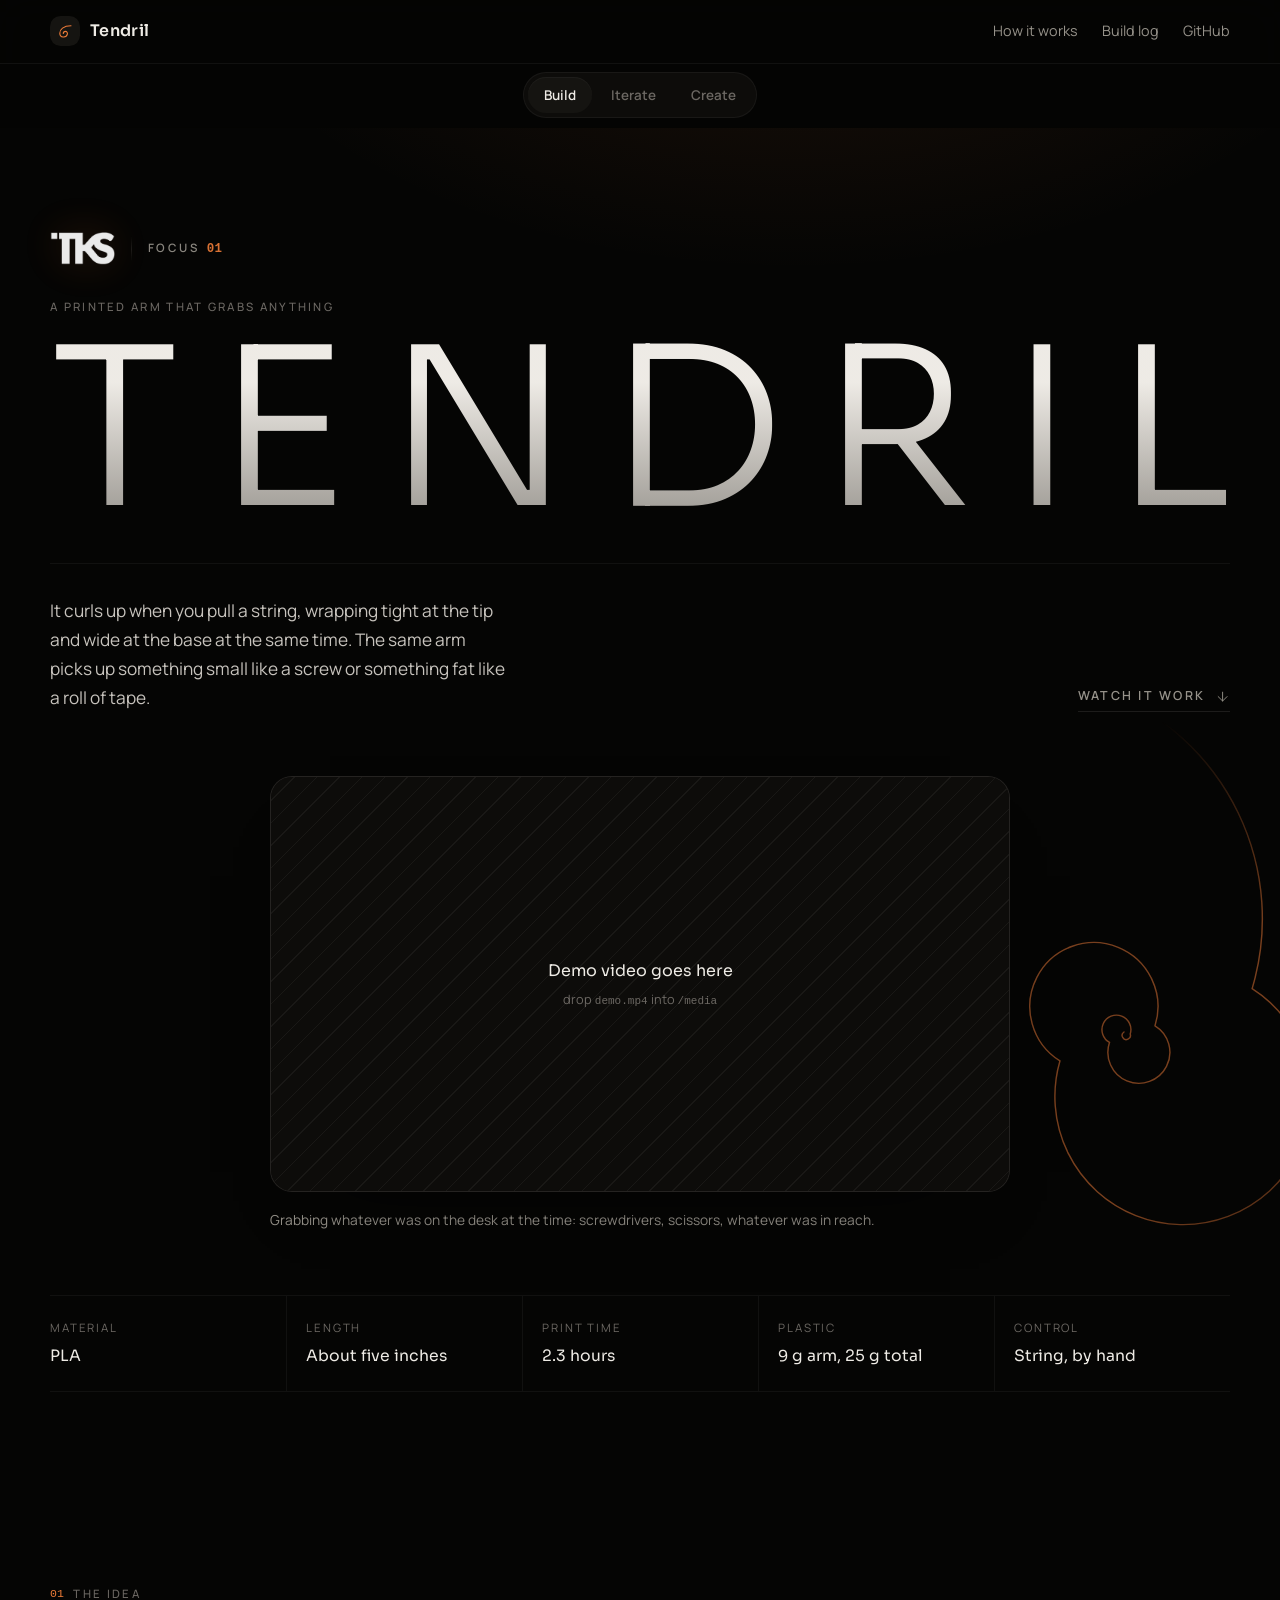
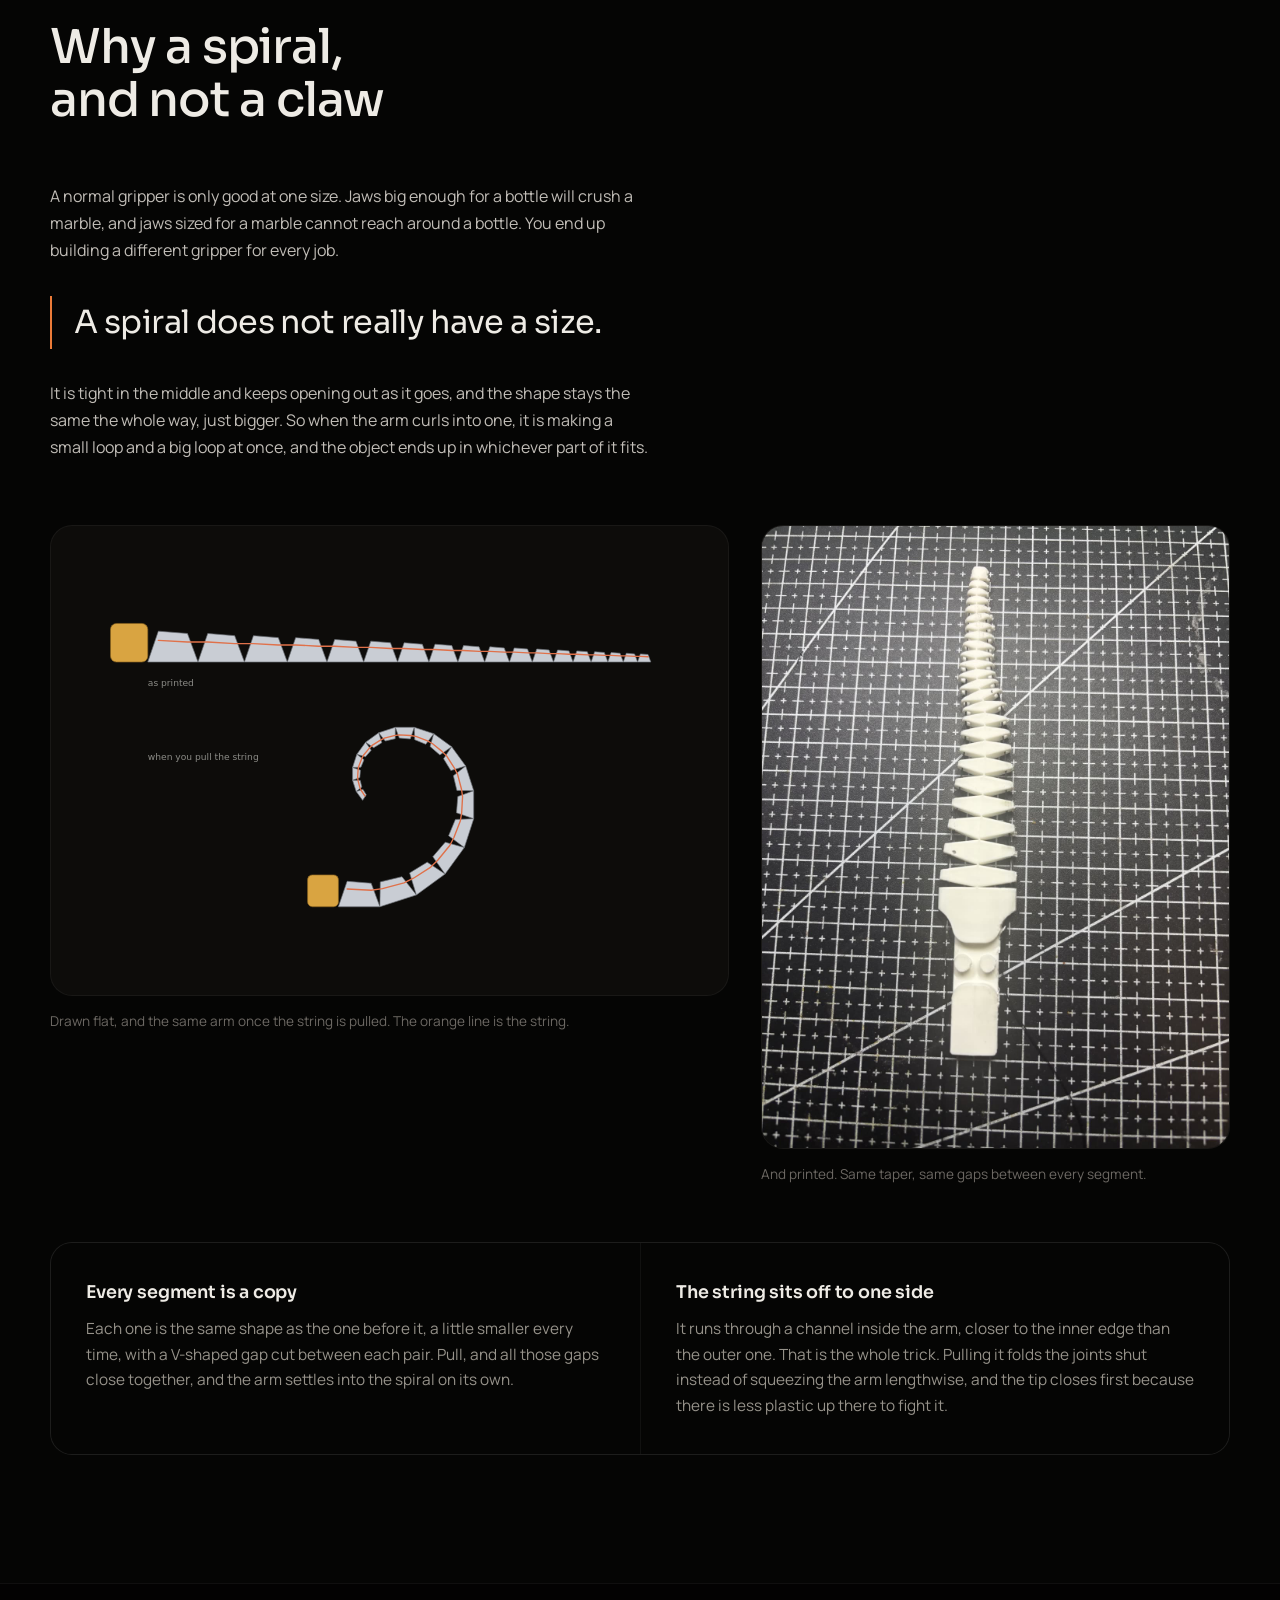
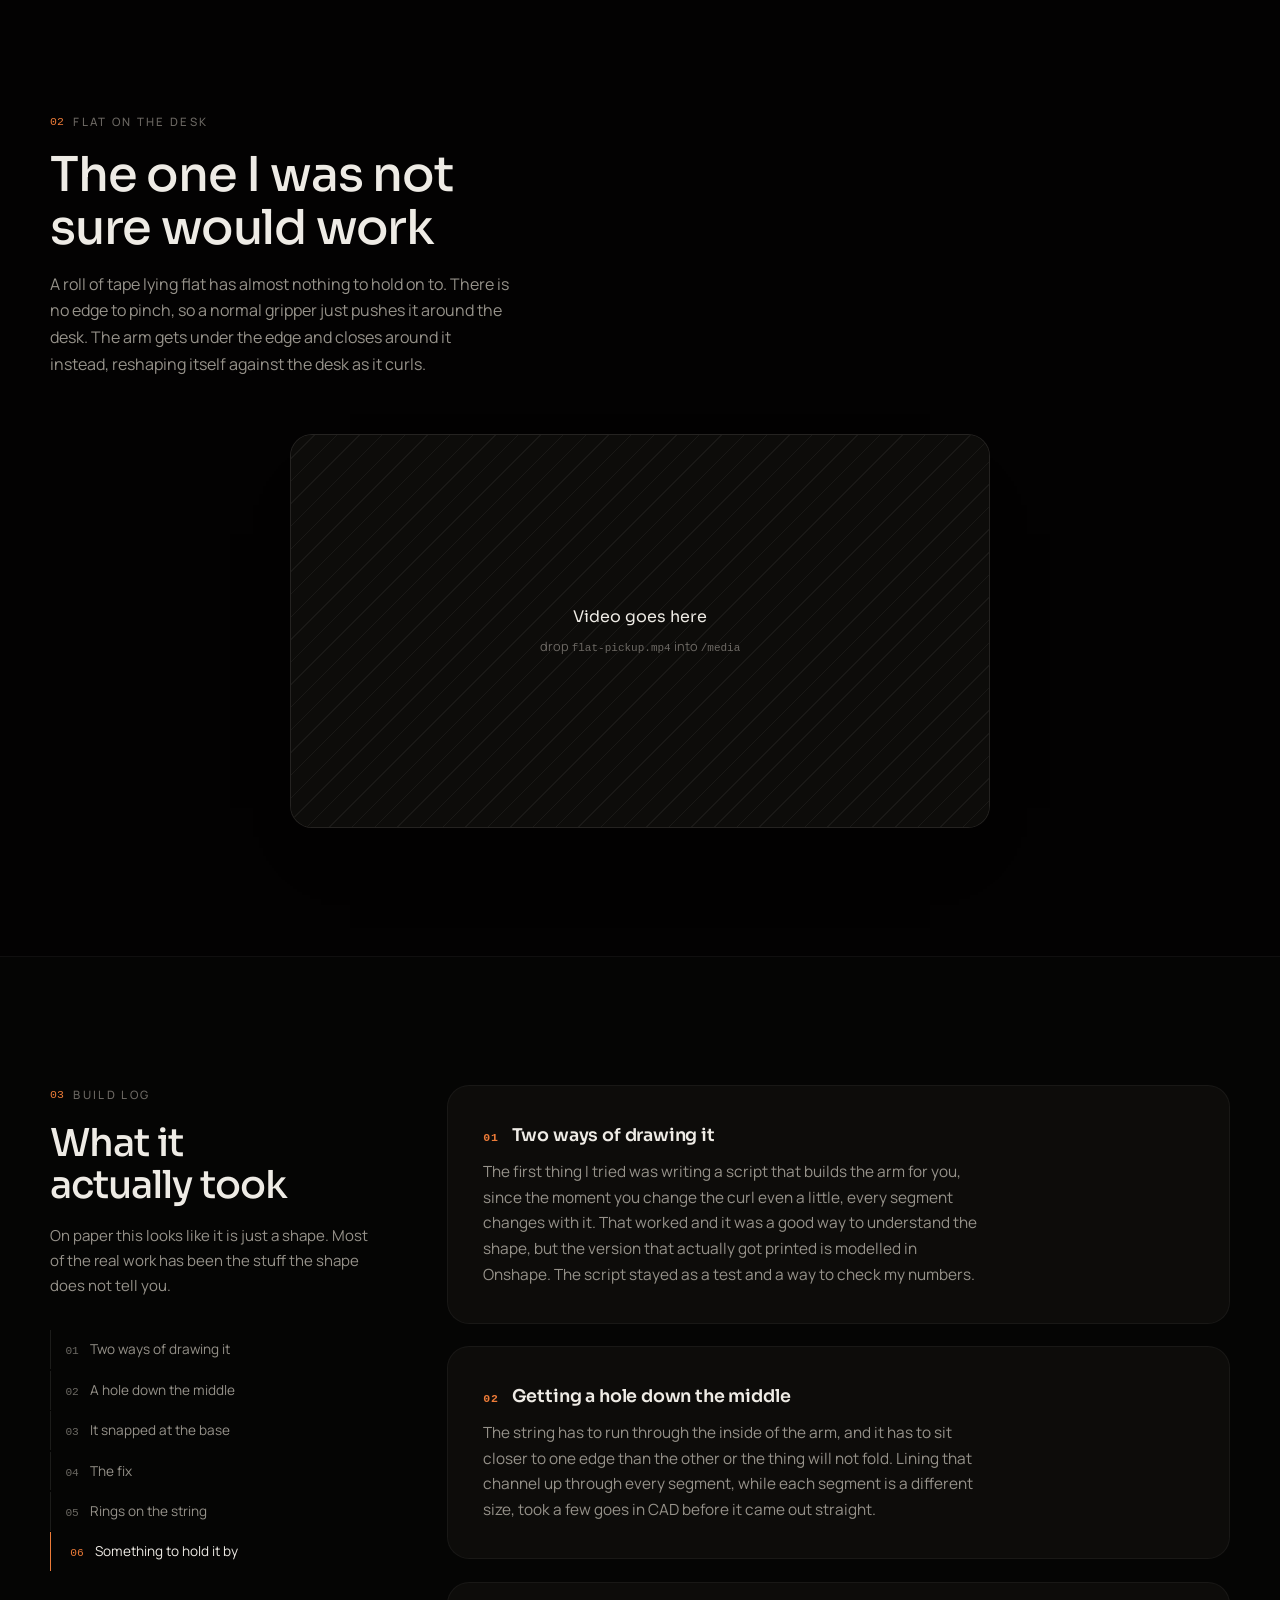
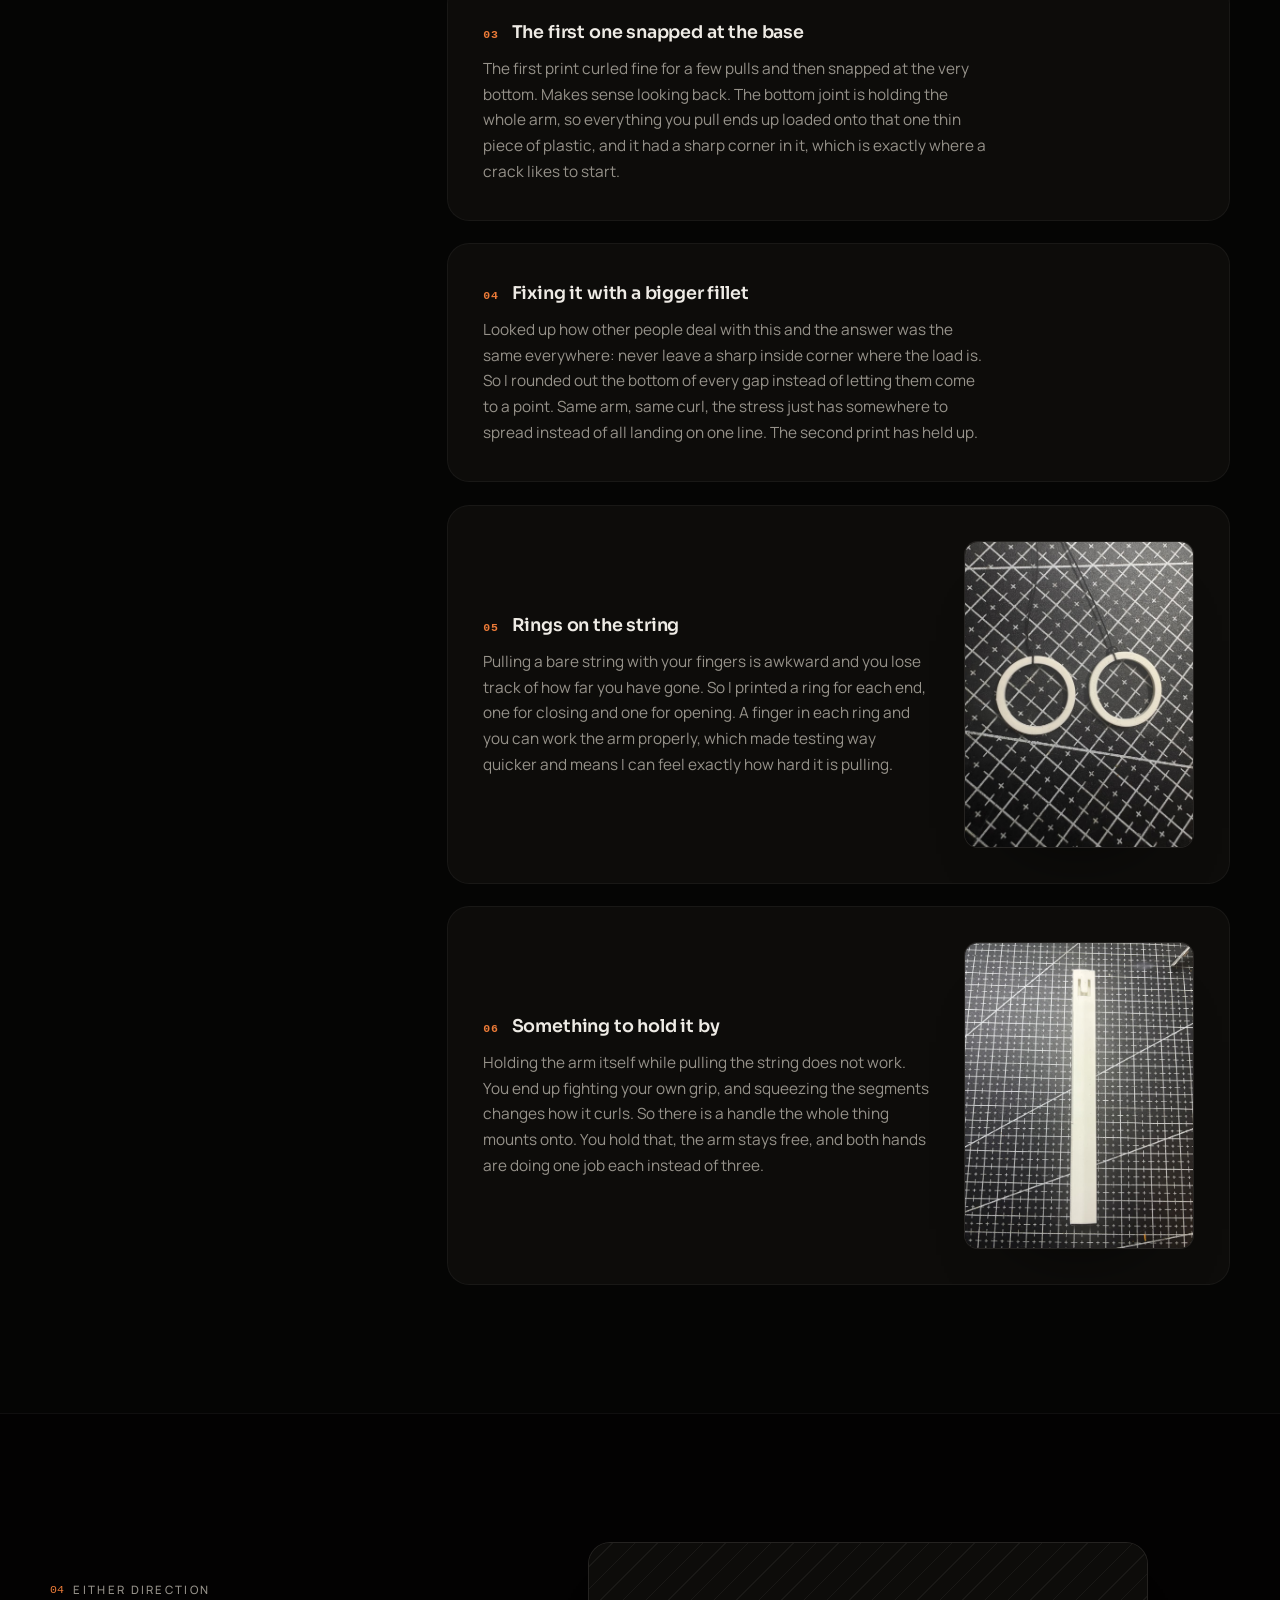
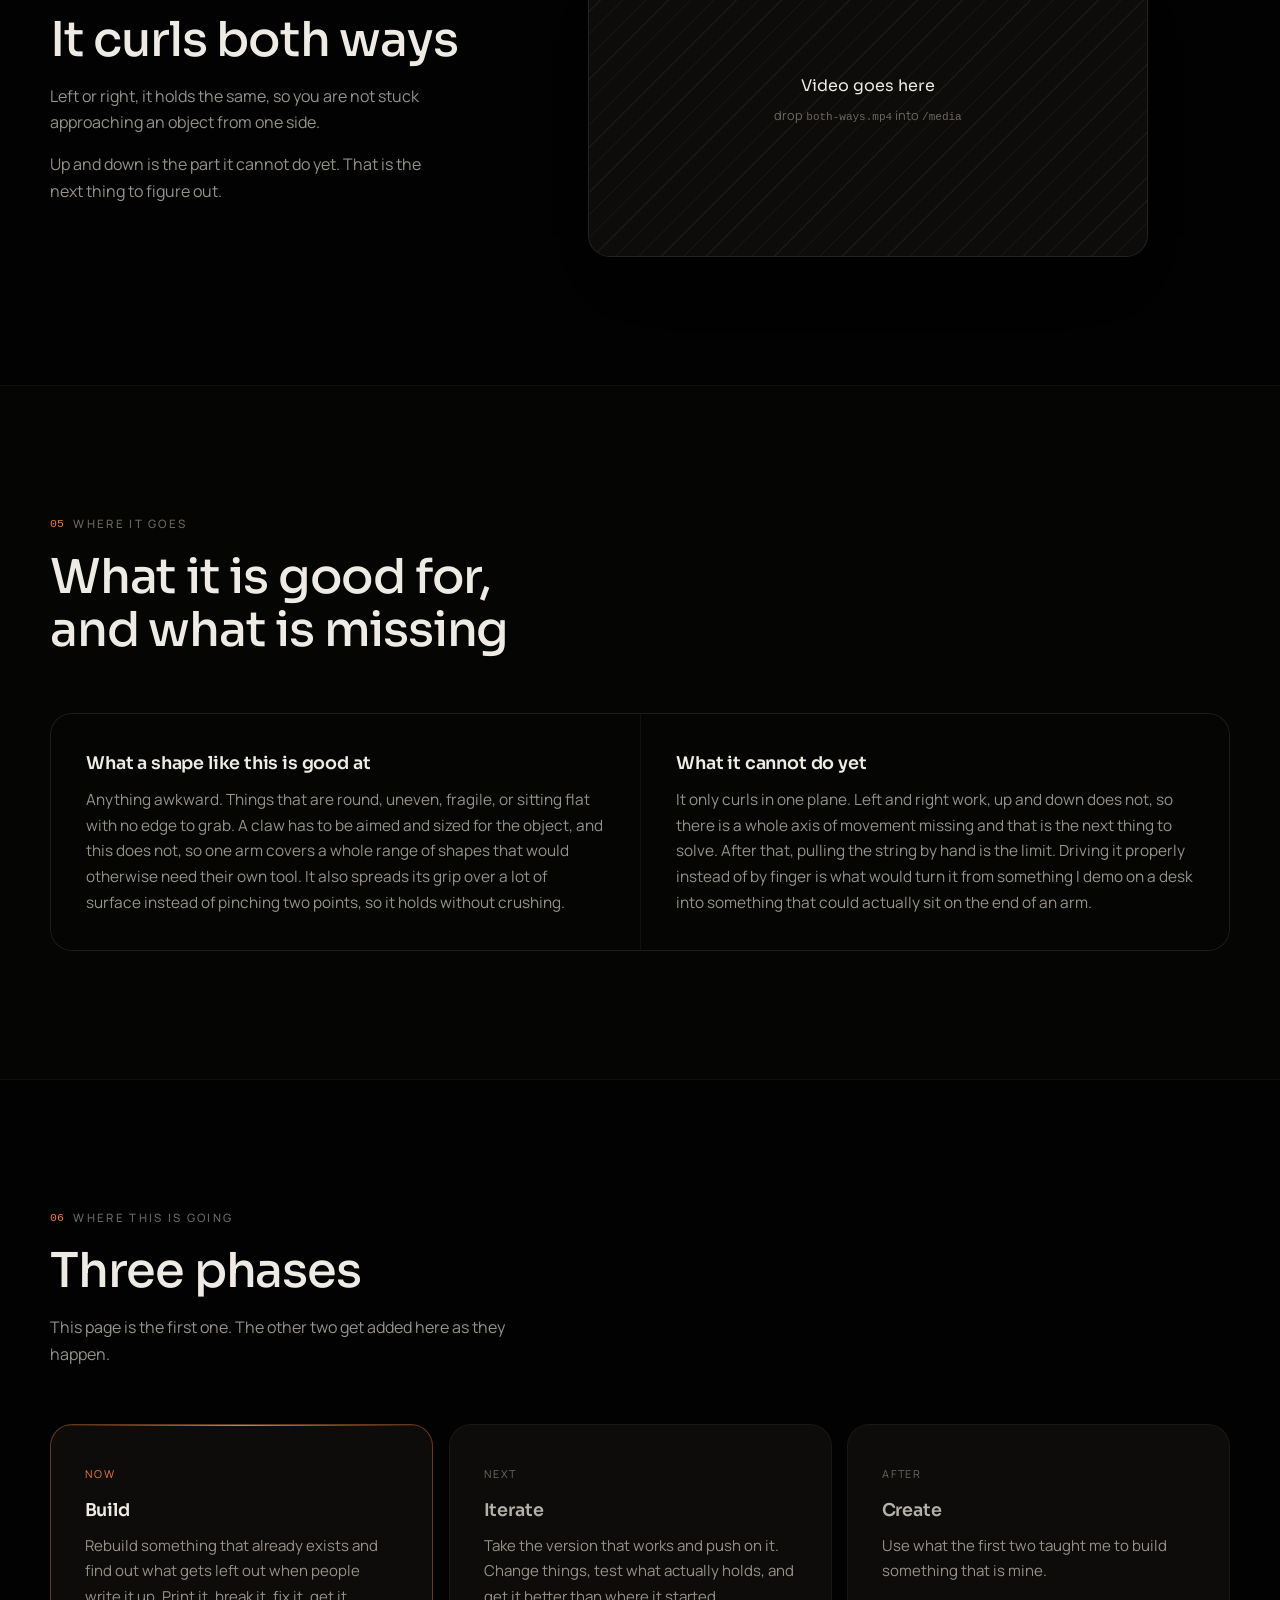
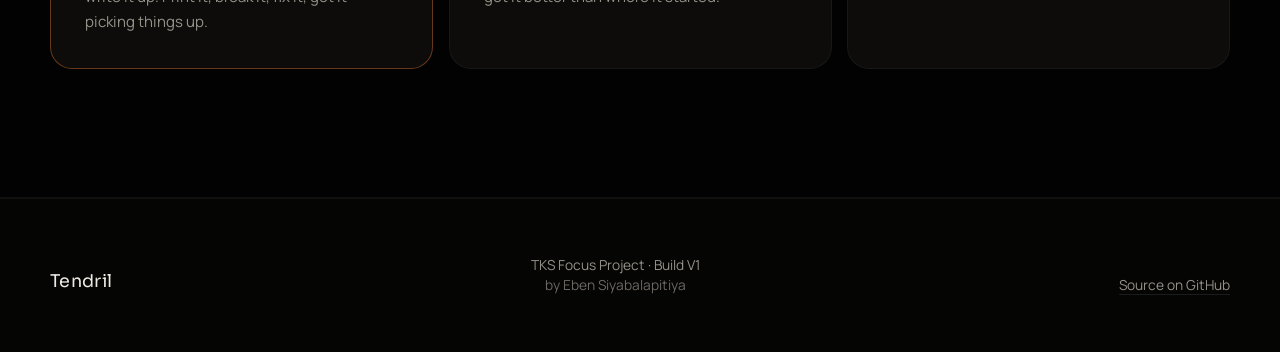
==== commit dc7b5ebb: "add link preview image" ====
--- a/index.html
+++ b/index.html
@@ -8,6 +8,13 @@
 <meta property="og:title" content="Tendril, a spiral arm that grabs anything">
 <meta property="og:description" content="A printed arm that curls up when you pull a string. The same arm picks up a screw or a roll of tape.">
 <meta property="og:type" content="website">
+<meta property="og:url" content="https://tendril-arm.vercel.app/">
+<meta property="og:image" content="https://tendril-arm.vercel.app/media/og.jpg">
+<meta property="og:image:width" content="1200">
+<meta property="og:image:height" content="630">
+<meta property="og:image:alt" content="Tendril, a printed arm that curls up when you pull a string">
+<meta name="twitter:card" content="summary_large_image">
+<meta name="twitter:image" content="https://tendril-arm.vercel.app/media/og.jpg">
 <meta name="theme-color" content="#111110">
 <link rel="preconnect" href="https://fonts.googleapis.com">
 <link rel="preconnect" href="https://fonts.gstatic.com" crossorigin>
@@ -114,22 +121,22 @@
       </div>
 
       <div class="pair">
-        <figure class="drawing reveal">
+        <figure class="drawing reveal" data-from="left">
           <img src="media/diagram.svg" alt="The arm straight as printed, and the same arm curled into a spiral when the string is pulled">
           <figcaption>Drawn flat, and the same arm once the string is pulled. The orange line is the string.</figcaption>
         </figure>
-        <figure class="photo reveal">
+        <figure class="photo reveal" data-from="right">
           <img src="media/arm.jpg" alt="The printed arm laid out flat on a cutting mat, segments getting smaller toward the tip" loading="lazy">
           <figcaption>And printed. Same taper, same gaps between every segment.</figcaption>
         </figure>
       </div>
 
       <div class="split">
-        <article class="note reveal">
+        <article class="note reveal" data-from="left">
           <h3>Every segment is a copy</h3>
           <p>Each one is the same shape as the one before it, a little smaller every time, with a V-shaped gap cut between each pair. Pull, and all those gaps close together, and the arm settles into the spiral on its own.</p>
         </article>
-        <article class="note reveal">
+        <article class="note reveal" data-from="right">
           <h3>The string sits off to one side</h3>
           <p>It runs through a channel inside the arm, closer to the inner edge than the outer one. That is the whole trick. Pulling it folds the joints shut instead of squeezing the arm lengthwise, and the tip closes first because there is less plastic up there to fight it.</p>
         </article>
@@ -228,13 +235,13 @@
   <!-- ──────────────────── second clip: both directions ──────────────────── -->
   <section class="section alt" id="both">
     <div class="shell offset-grid">
-      <div class="offset-copy reveal">
+      <div class="offset-copy reveal" data-from="left">
         <p class="eyebrow"><i>04</i> Either direction</p>
         <h2>It curls both ways</h2>
         <p>Left or right, it holds the same, so you are not stuck approaching an object from one side.</p>
         <p>Up and down is the part it cannot do yet. That is the next thing to figure out.</p>
       </div>
-      <figure class="offset-media reveal">
+      <figure class="offset-media reveal" data-from="right">
         <div class="video-frame" data-video>
           <video playsinline muted loop controls preload="metadata" poster="media/poster-both.jpg">
             <source src="media/both-ways.mp4" type="video/mp4">
@@ -256,11 +263,11 @@
         <h2>What it is good for,<br>and what is missing</h2>
       </header>
       <div class="split">
-        <article class="note reveal">
+        <article class="note reveal" data-from="left">
           <h3>What a shape like this is good at</h3>
           <p>Anything awkward. Things that are round, uneven, fragile, or sitting flat with no edge to grab. A claw has to be aimed and sized for the object, and this does not, so one arm covers a whole range of shapes that would otherwise need their own tool. It also spreads its grip over a lot of surface instead of pinching two points, so it holds without crushing.</p>
         </article>
-        <article class="note reveal">
+        <article class="note reveal" data-from="right">
           <h3>What it cannot do yet</h3>
           <p>It only curls in one plane. Left and right work, up and down does not, so there is a whole axis of movement missing and that is the next thing to solve. After that, pulling the string by hand is the limit. Driving it properly instead of by finger is what would turn it from something I demo on a desk into something that could actually sit on the end of an arm.</p>
         </article>
--- a/styles.css
+++ b/styles.css
@@ -21,7 +21,7 @@
 
 * { box-sizing: border-box; }
 
-html { scroll-behavior: smooth; overflow-x: hidden; }
+html { overflow-x: hidden; }
 
 body {
   margin: 0;
@@ -235,10 +235,10 @@
 /* hero video, wider than the text column */
 .hero-media { margin: clamp(2.5rem, 5vw, 4rem) 0 0; }
 .hero-media .video-frame {
-  width: min(100%, 740px);
+  width: min(100% - 2.5rem, 740px);
   margin-inline: auto; aspect-ratio: 16 / 9;
 }
-.hero-media figcaption { width: min(100%, 740px); margin: 1rem auto 0; color: var(--muted); font-size: .86rem; }
+.hero-media figcaption { width: min(100% - 2.5rem, 740px); margin: 1rem auto 0; color: var(--muted); font-size: .86rem; }
 
 /* ── fact strip ──────────────────────────────────────────────── */
 .facts {
@@ -316,7 +316,7 @@
 
  /* single clip, sized not stretched */
 .clip { margin: 0; }
-.clip .video-frame { width: min(100%, 700px); margin-inline: auto; aspect-ratio: 16 / 9; }
+.clip .video-frame { width: min(100%, 700px); max-width: 100%; margin-inline: auto; aspect-ratio: 16 / 9; }
 
 /* ── offset clip ─────────────────────────────────────────────── */
 .offset-grid {
@@ -456,7 +456,6 @@
 .reveal.in { opacity: 1; transform: none; filter: none; }
 
 @media (prefers-reduced-motion: reduce) {
-  html { scroll-behavior: auto; }
   .reveal { opacity: 1; transform: none; filter: none; transition: none; }
   .hero-cta svg { animation: none; }
   .wordmark span { opacity: 1; transform: none; animation: none; }
@@ -464,3 +463,50 @@
   .phase-rail li.active::before { animation: none; }
   .progress { display: none; }
 }
+
+/* ── entrance: first paint ───────────────────────────────────── */
+.nav {
+  opacity: 0; transform: translateY(-100%);
+  transition: opacity .9s var(--ease) .1s, transform .9s var(--ease) .1s,
+              border-color .4s var(--ease), background .4s var(--ease);
+}
+.is-ready .nav { opacity: 1; transform: none; }
+
+.phase-bar .phases { opacity: 0; transform: translateY(-6px); transition: opacity .8s var(--ease) .55s, transform .8s var(--ease) .55s; }
+.is-ready .phase-bar .phases { opacity: 1; transform: none; }
+
+.hero-media { opacity: 0; transform: translateY(30px) scale(.985); transition: opacity 1.2s var(--ease) .75s, transform 1.2s var(--ease) .75s; }
+.is-ready .hero-media { opacity: 1; transform: none; }
+
+.facts li { opacity: 0; transform: translateY(12px); transition: opacity .8s var(--ease), transform .8s var(--ease); }
+.is-ready .facts li { opacity: 1; transform: none; }
+.is-ready .facts li:nth-child(1) { transition-delay: .95s; }
+.is-ready .facts li:nth-child(2) { transition-delay: 1.03s; }
+.is-ready .facts li:nth-child(3) { transition-delay: 1.11s; }
+.is-ready .facts li:nth-child(4) { transition-delay: 1.19s; }
+.is-ready .facts li:nth-child(5) { transition-delay: 1.27s; }
+
+/* ── entrance: on scroll, with direction ─────────────────────── */
+.reveal[data-from="left"]  { transform: translate3d(-34px, 14px, 0) scale(.99); }
+.reveal[data-from="right"] { transform: translate3d(34px, 14px, 0) scale(.99); }
+.reveal[data-from].in { transform: none; }
+
+/* section headings wipe up behind their own edge */
+.section-head h2, .log-rail h2 { overflow: hidden; }
+.section-head h2 > span, .log-rail h2 > span { display: block; }
+
+/* card polish */
+.phase-rail li, .note, .log li, .facts li { will-change: transform; }
+.video-frame { transition: border-color .5s var(--ease), box-shadow .5s var(--ease); }
+.video-frame:hover { border-color: var(--hairline); box-shadow: 0 50px 90px -60px #000, 0 0 0 1px oklch(70% .16 48 / .12); }
+
+@media (prefers-reduced-motion: reduce) {
+  .nav, .phase-bar .phases, .hero-media, .facts li { opacity: 1 !important; transform: none !important; transition: none !important; }
+  .reveal[data-from] { transform: none; }
+}
+
+/* narrow screens: enter straight up, never sideways */
+@media (max-width: 760px) {
+  .reveal[data-from="left"],
+  .reveal[data-from="right"] { transform: translate3d(0, 20px, 0) scale(.995); }
+}
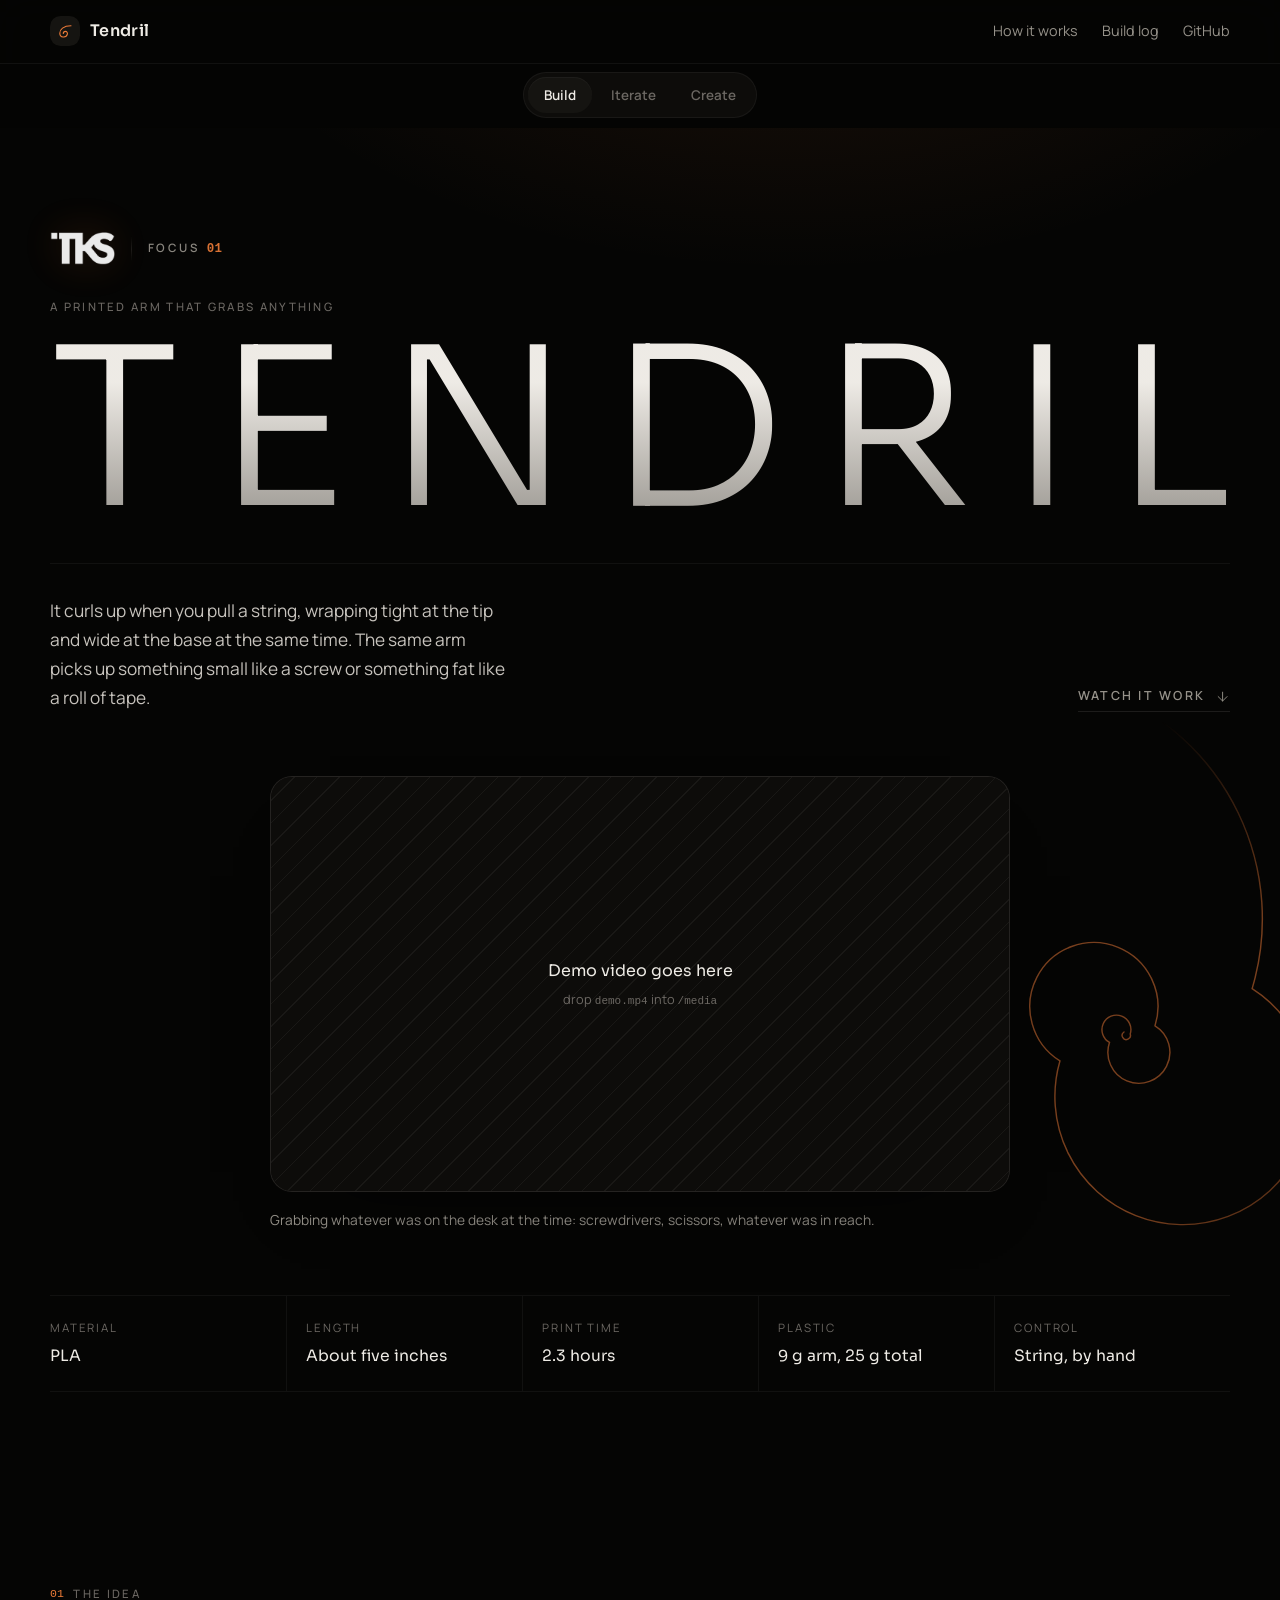
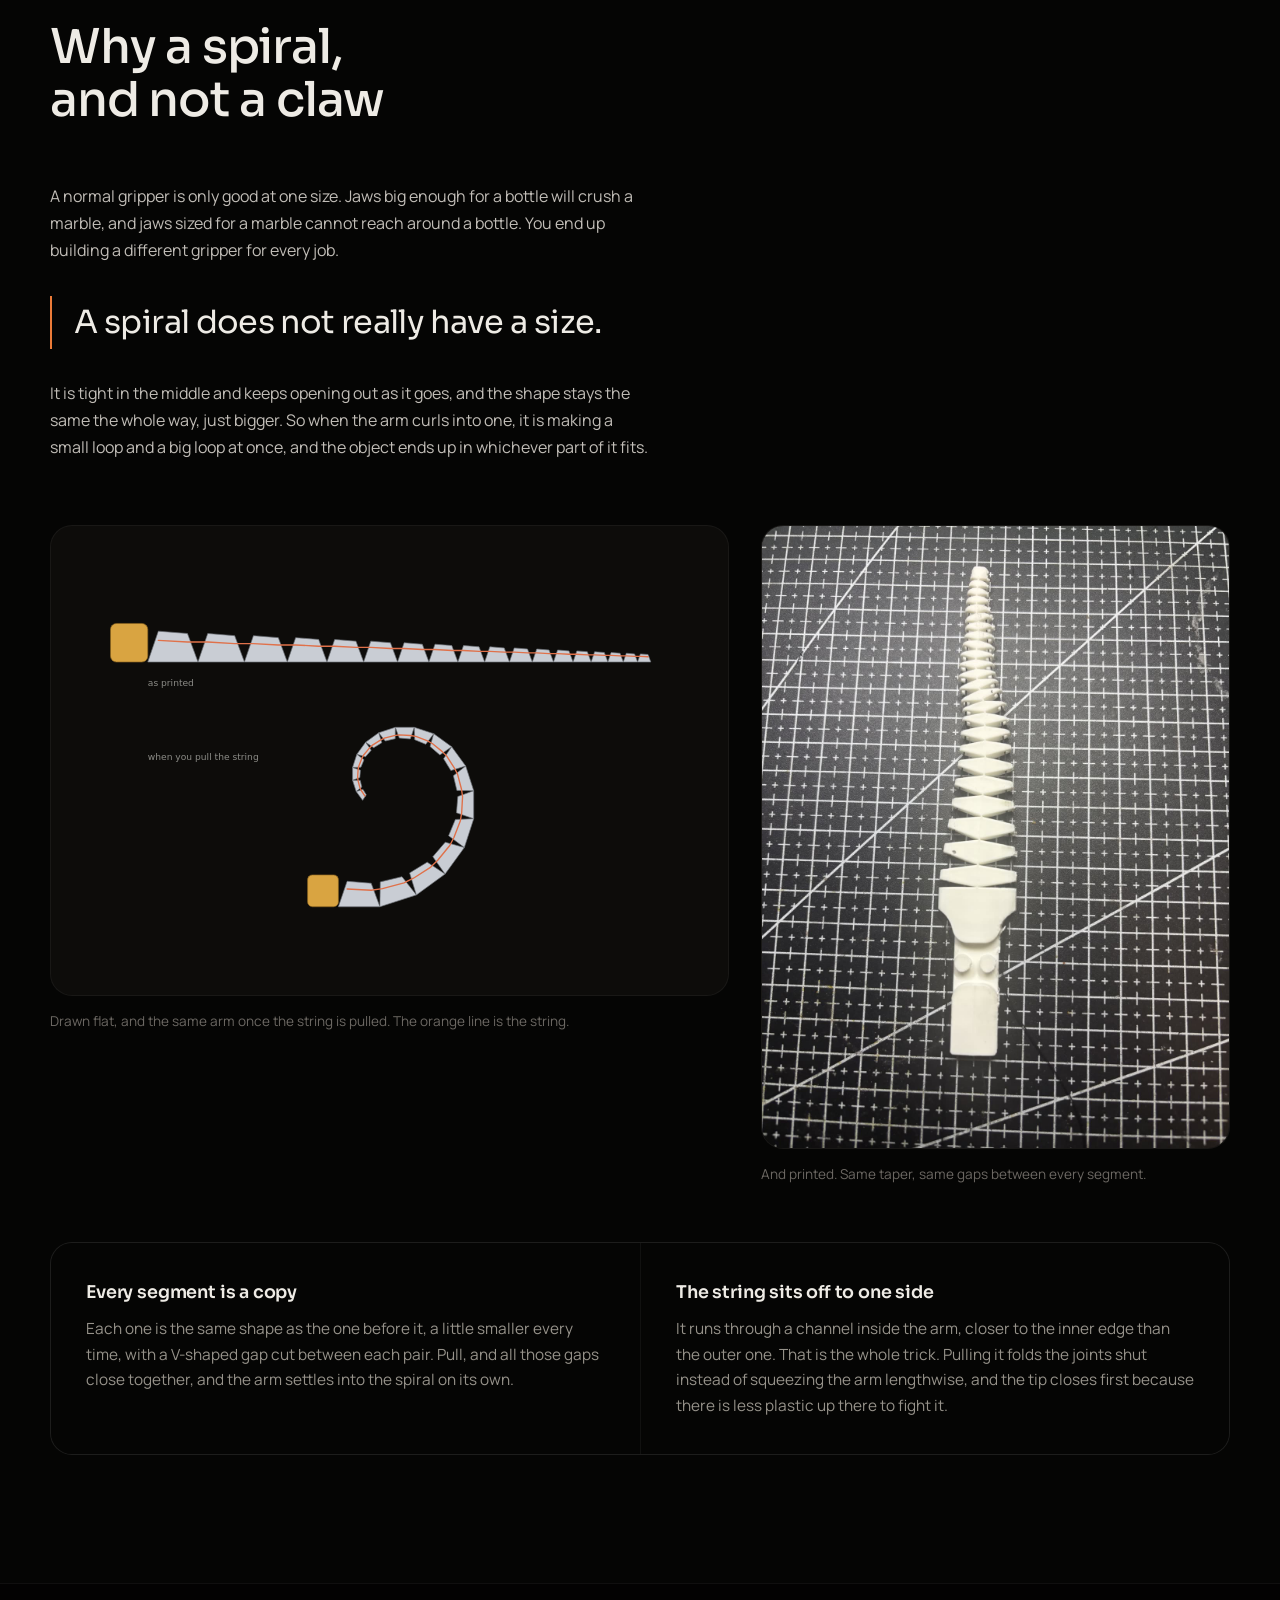
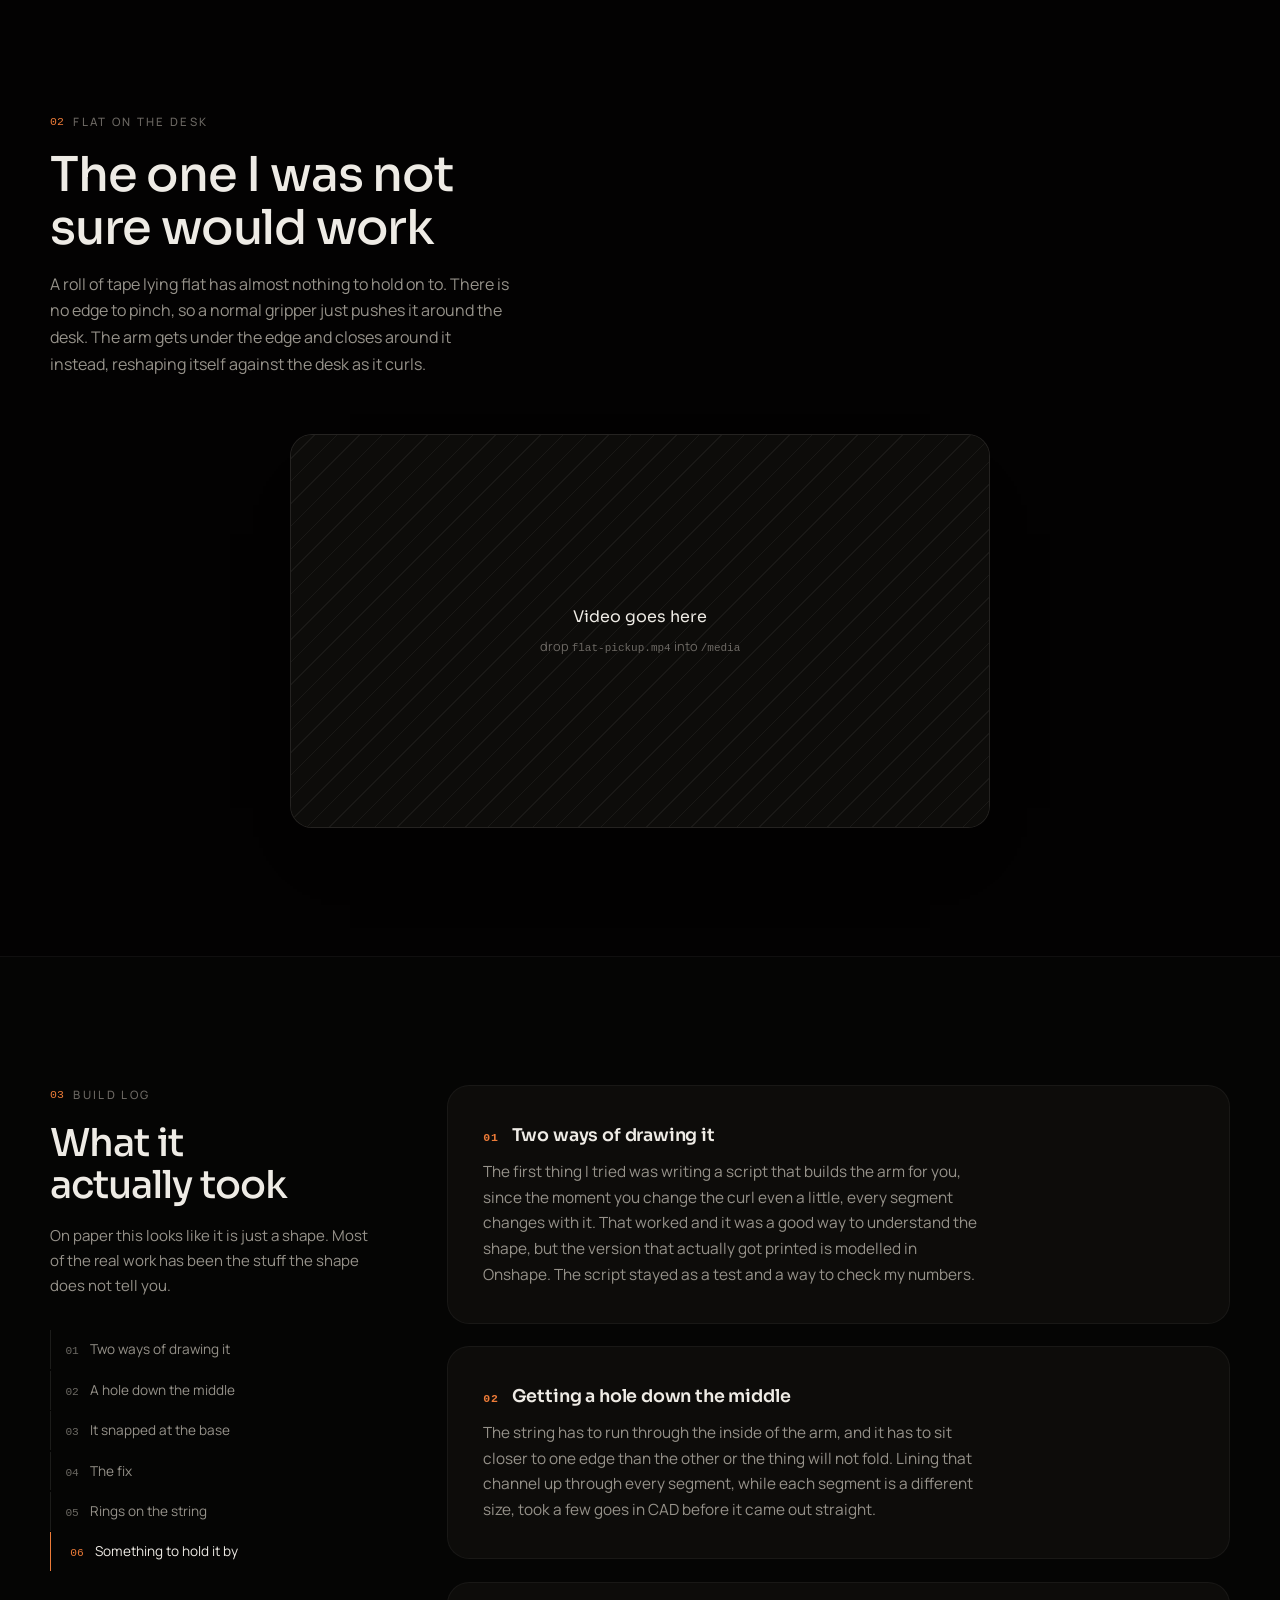
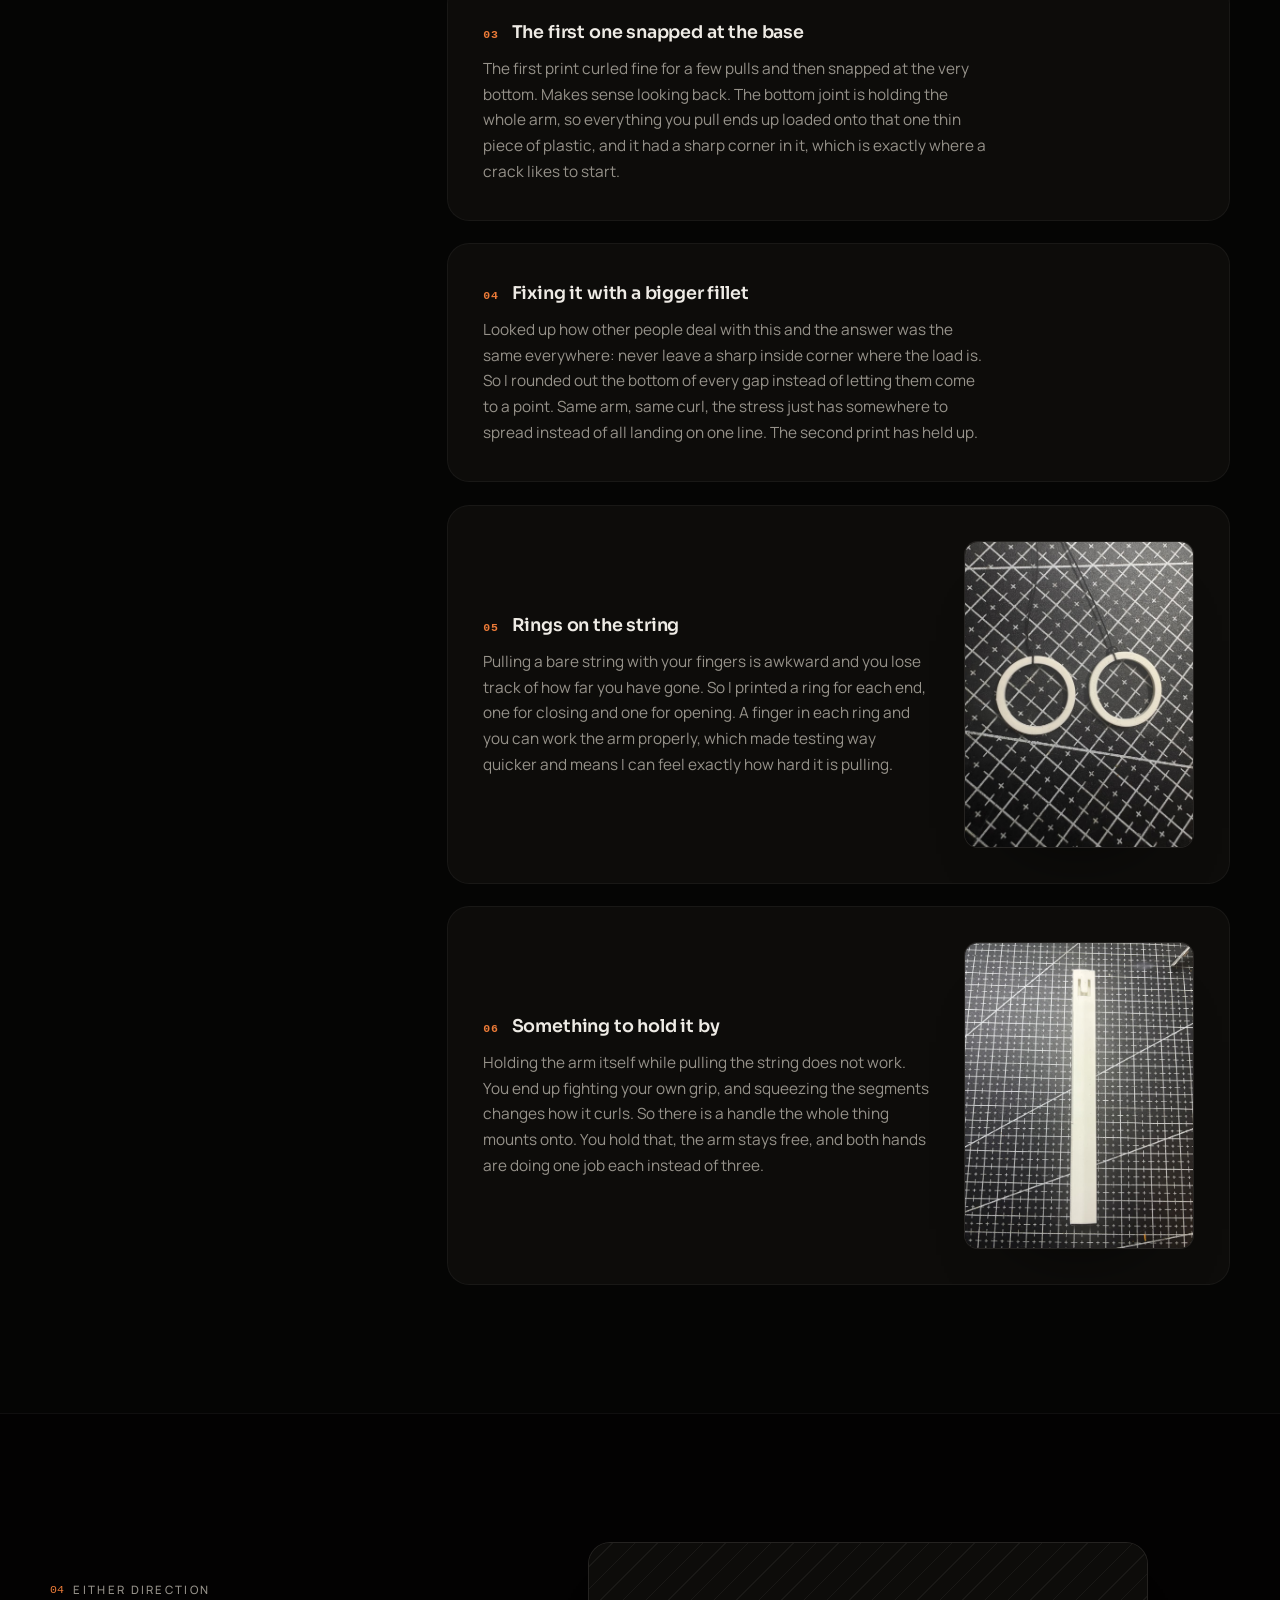
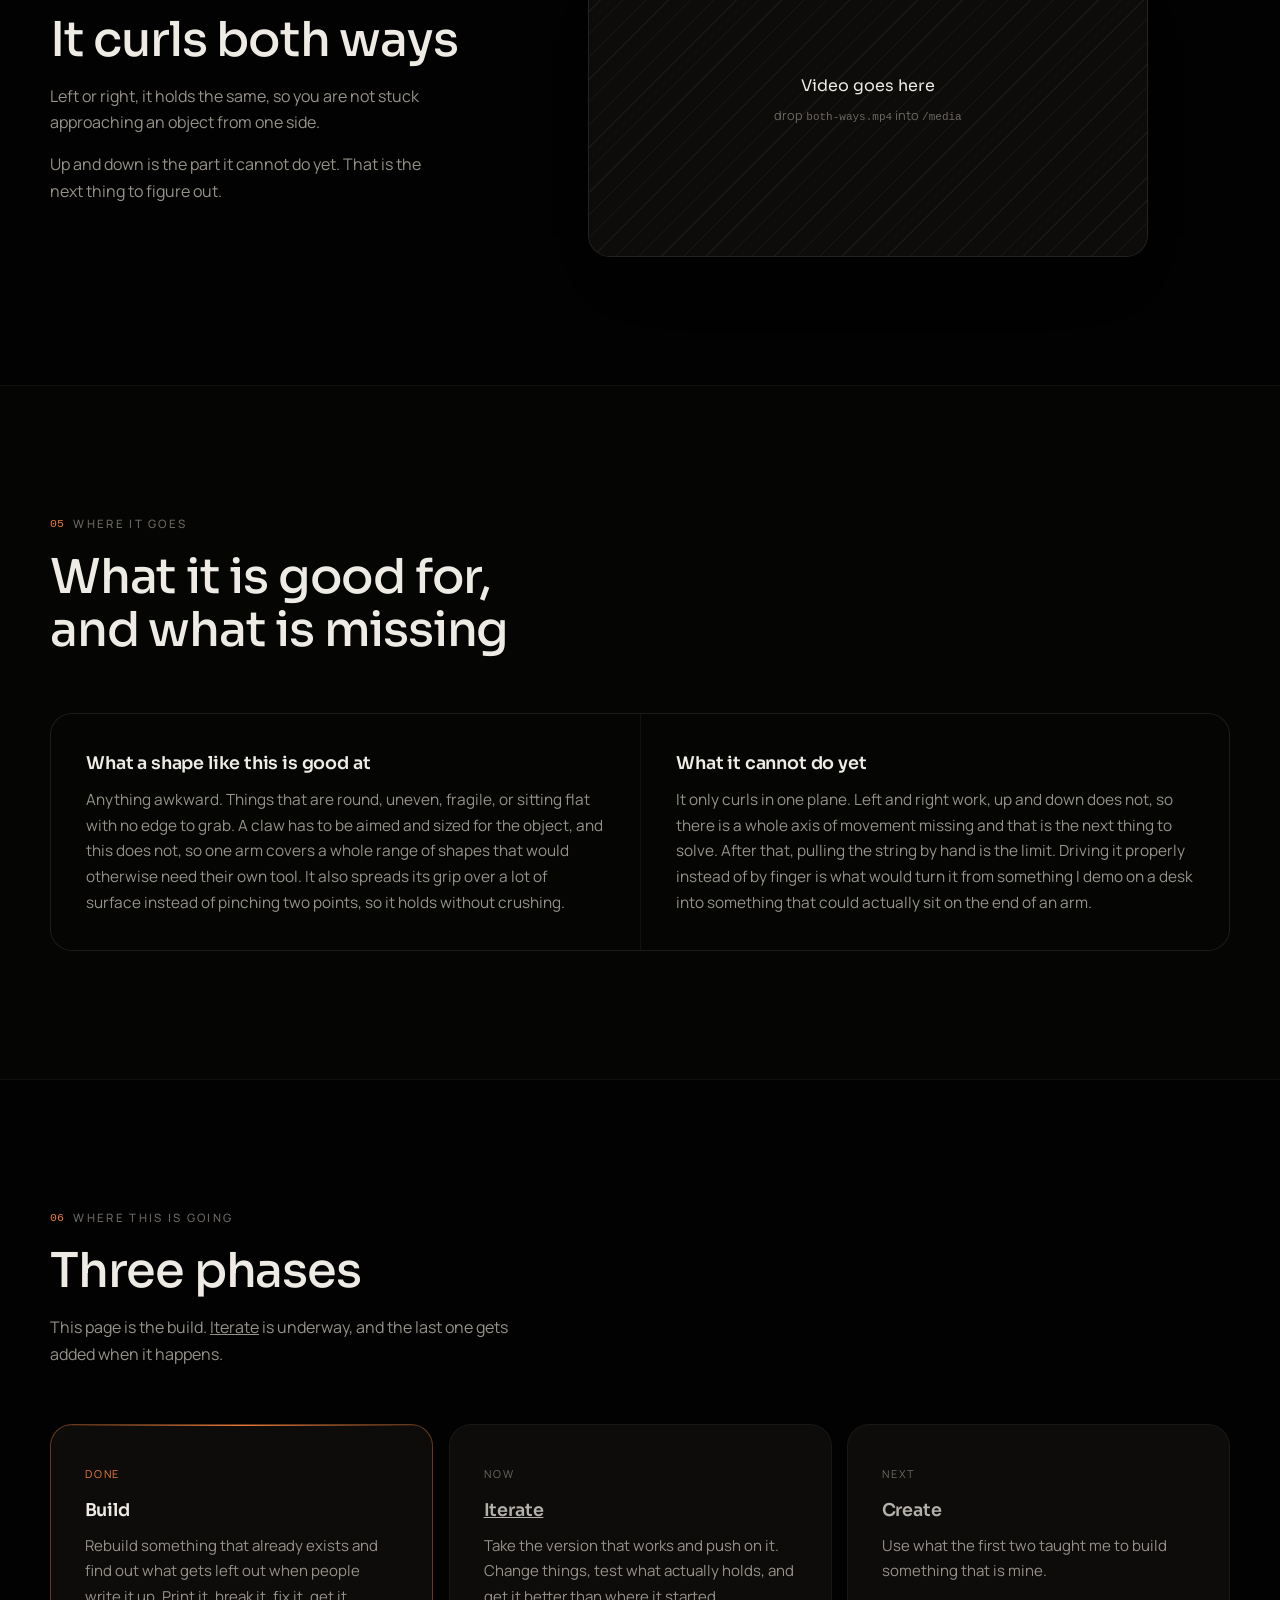
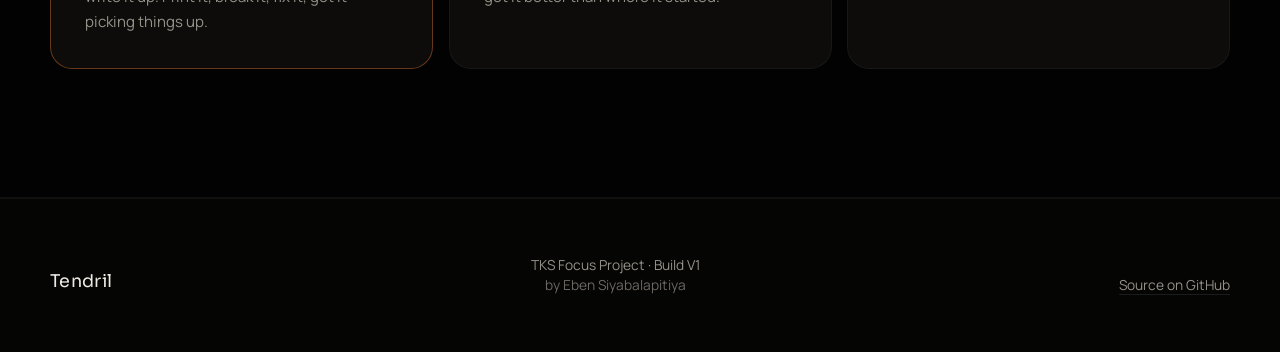
==== commit 26637dae: "Unlock the iterate phase on the build page The Iterate pill was a dead span. It is a link now, the r" ====
--- a/index.html
+++ b/index.html
@@ -45,7 +45,7 @@
     <div class="shell">
       <div class="phases" role="group" aria-label="Project phase">
         <a class="phase is-current" href="/" aria-current="page">Build</a>
-        <span class="phase is-locked" aria-disabled="true" title="Starts after the build is finished">Iterate</span>
+        <a class="phase" href="/iterate.html">Iterate</a>
         <span class="phase is-locked" aria-disabled="true" title="Starts after the iterate phase">Create</span>
       </div>
     </div>
@@ -281,21 +281,21 @@
       <header class="section-head reveal">
         <p class="eyebrow"><i>06</i> Where this is going</p>
         <h2>Three phases</h2>
-        <p class="sub">This page is the first one. The other two get added here as they happen.</p>
+        <p class="sub">This page is the build. <a href="/iterate.html">Iterate</a> is underway, and the last one gets added when it happens.</p>
       </header>
       <ol class="phase-rail">
         <li class="reveal active">
-          <span class="tag">Now</span>
+          <span class="tag">Done</span>
           <h3>Build</h3>
           <p>Rebuild something that already exists and find out what gets left out when people write it up. Print it, break it, fix it, get it picking things up.</p>
         </li>
         <li class="reveal">
+          <span class="tag">Now</span>
+          <h3><a href="/iterate.html">Iterate</a></h3>
+          <p>Take the version that works and push on it. Change things, test what actually holds, and get it better than where it started.</p>
+        </li>
+        <li class="reveal">
           <span class="tag">Next</span>
-          <h3>Iterate</h3>
-          <p>Take the version that works and push on it. Change things, test what actually holds, and get it better than where it started.</p>
-        </li>
-        <li class="reveal">
-          <span class="tag">After</span>
           <h3>Create</h3>
           <p>Use what the first two taught me to build something that is mine.</p>
         </li>
--- a/styles.css
+++ b/styles.css
@@ -337,7 +337,7 @@
   border-radius: var(--radius-lg);
   box-shadow: 0 40px 80px -60px #000;
 }
-.video-frame video { width: 100%; height: 100%; object-fit: contain; background: #000; }
+.video-frame video { width: 100%; height: 100%; object-fit: contain; background: #000; image-rendering: auto; }
 .video-fallback, .shot-ph {
   position: absolute; inset: 0; display: none;
   flex-direction: column; align-items: center; justify-content: center; gap: .3rem;
@@ -449,10 +449,14 @@
 
 /* ── reveal ──────────────────────────────────────────────────── */
 .reveal {
-  opacity: 0; transform: translateY(26px) scale(.992); filter: blur(5px);
-  transition: opacity 1.1s var(--ease), transform 1.1s var(--ease), filter 1.1s var(--ease);
+  opacity: 0; transform: translateY(26px) scale(.994); filter: blur(2px);
+  transition: opacity 1s var(--ease), transform 1s var(--ease), filter .7s var(--ease);
   will-change: opacity, transform;
 }
+/* media never blurs or scales, it has to stay sharp */
+.hero-media, .clip, .offset-media, .photo, .drawing, .video-frame, .shot { filter: none !important; }
+.hero-media.reveal, .clip.reveal, .offset-media.reveal, .photo.reveal, .drawing.reveal { transform: translateY(22px); }
+.hero-media.reveal.in, .clip.reveal.in, .offset-media.reveal.in, .photo.reveal.in, .drawing.reveal.in { transform: none; }
 .reveal.in { opacity: 1; transform: none; filter: none; }
 
 @media (prefers-reduced-motion: reduce) {
@@ -475,7 +479,7 @@
 .phase-bar .phases { opacity: 0; transform: translateY(-6px); transition: opacity .8s var(--ease) .55s, transform .8s var(--ease) .55s; }
 .is-ready .phase-bar .phases { opacity: 1; transform: none; }
 
-.hero-media { opacity: 0; transform: translateY(30px) scale(.985); transition: opacity 1.2s var(--ease) .75s, transform 1.2s var(--ease) .75s; }
+.hero-media { opacity: 0; transform: translateY(26px); transition: opacity 1.1s var(--ease) .75s, transform 1.1s var(--ease) .75s; }
 .is-ready .hero-media { opacity: 1; transform: none; }
 
 .facts li { opacity: 0; transform: translateY(12px); transition: opacity .8s var(--ease), transform .8s var(--ease); }
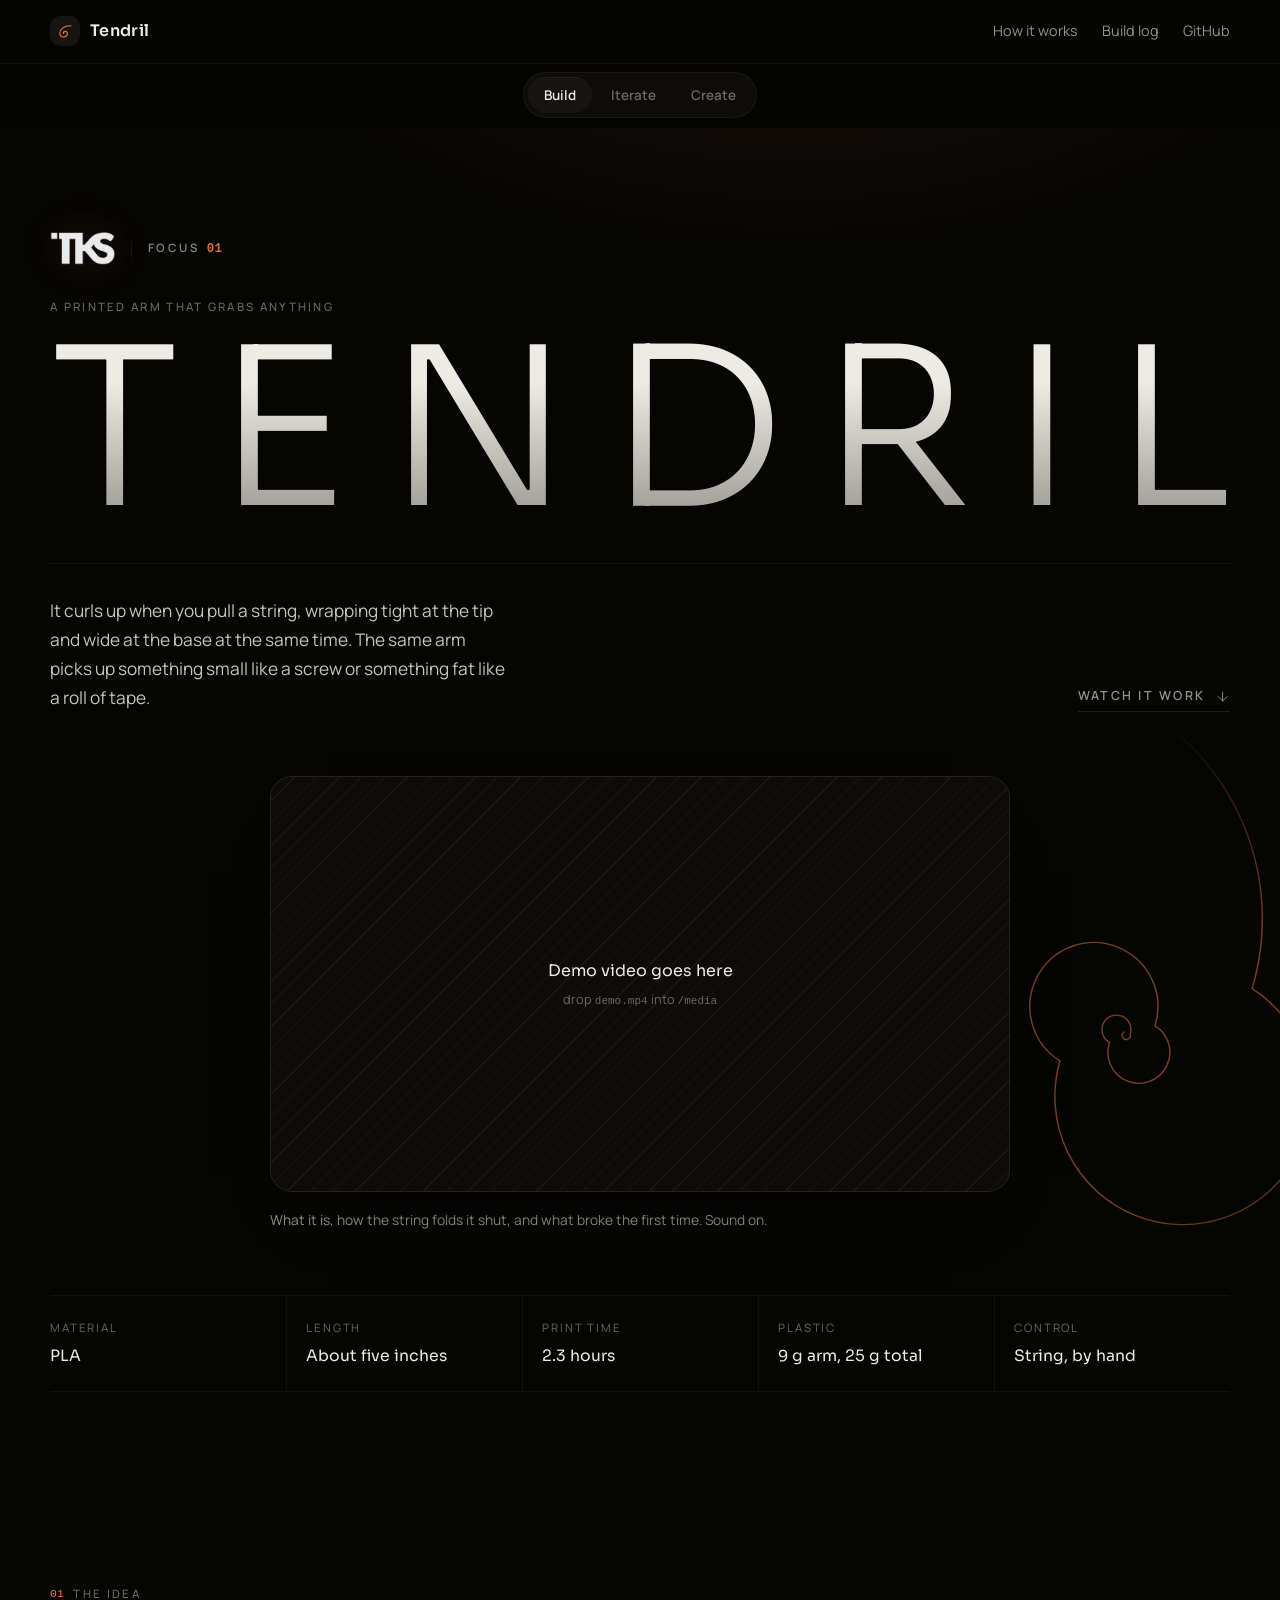
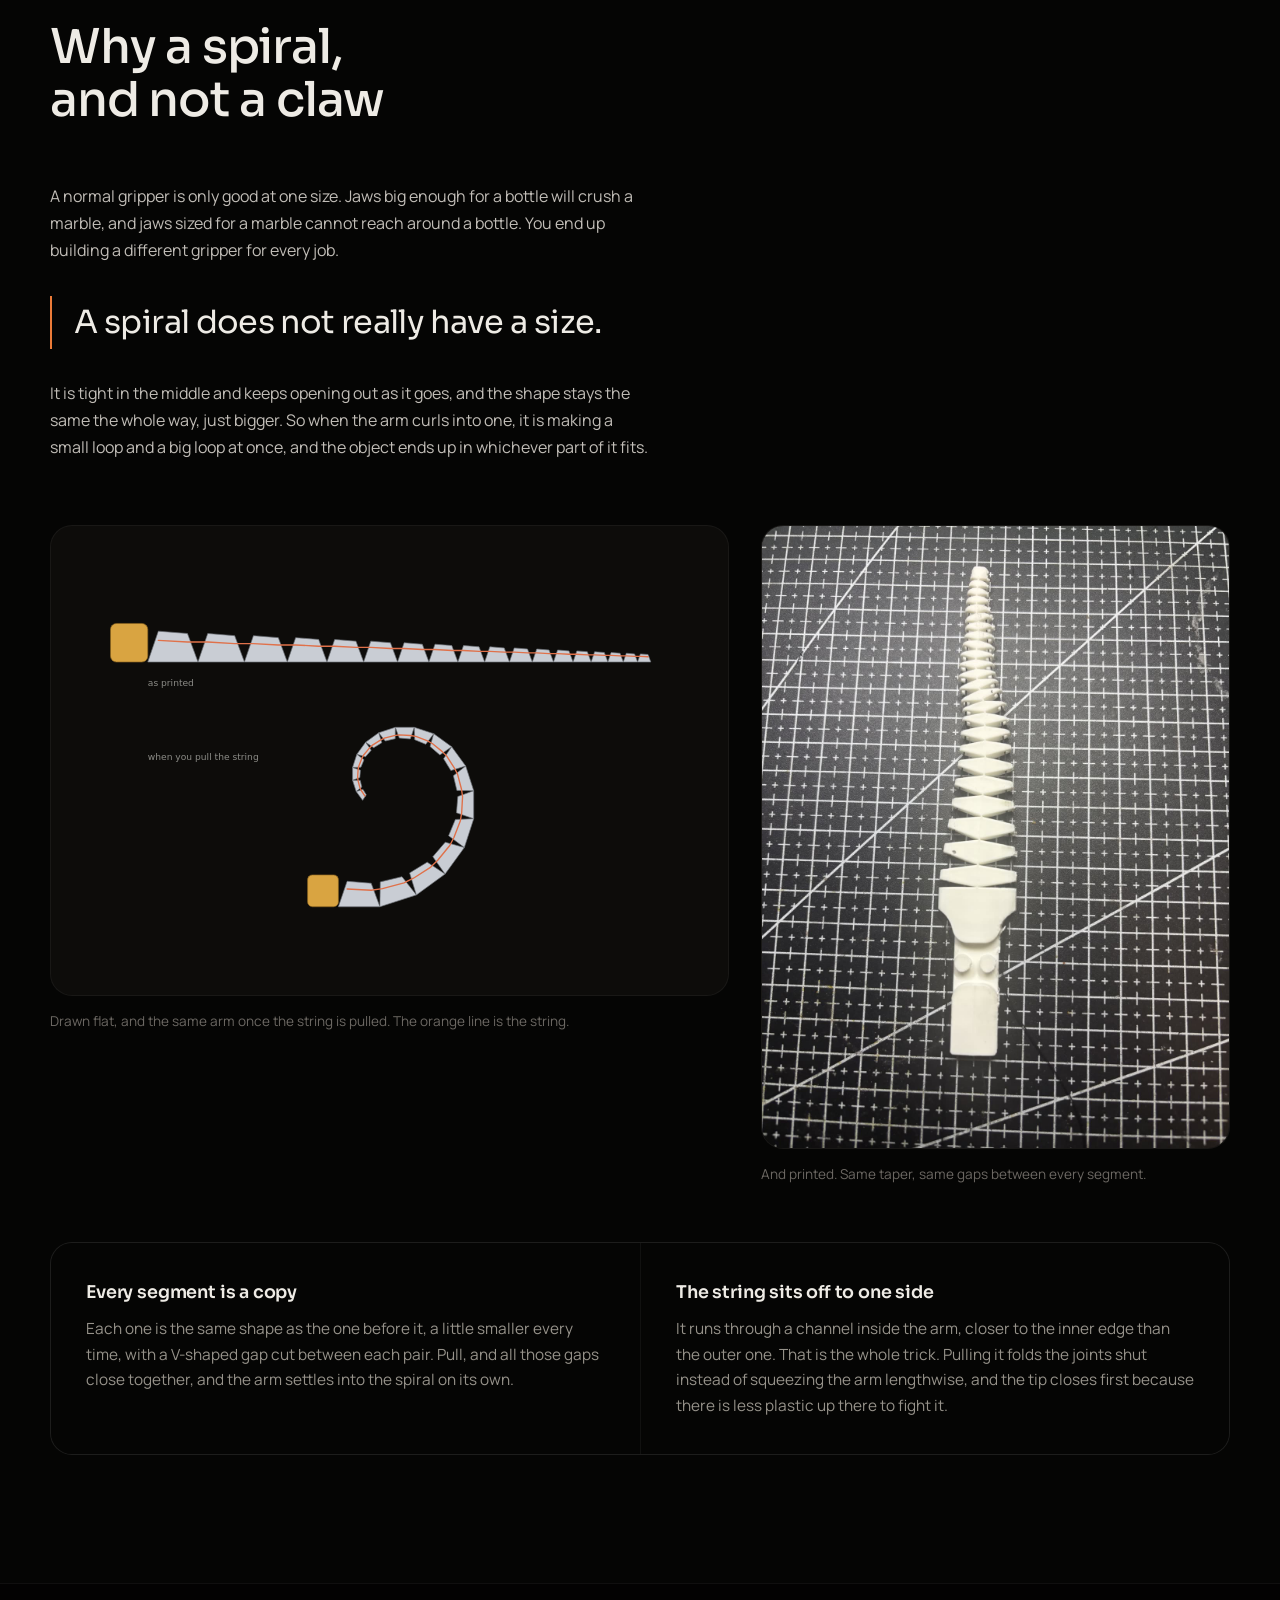
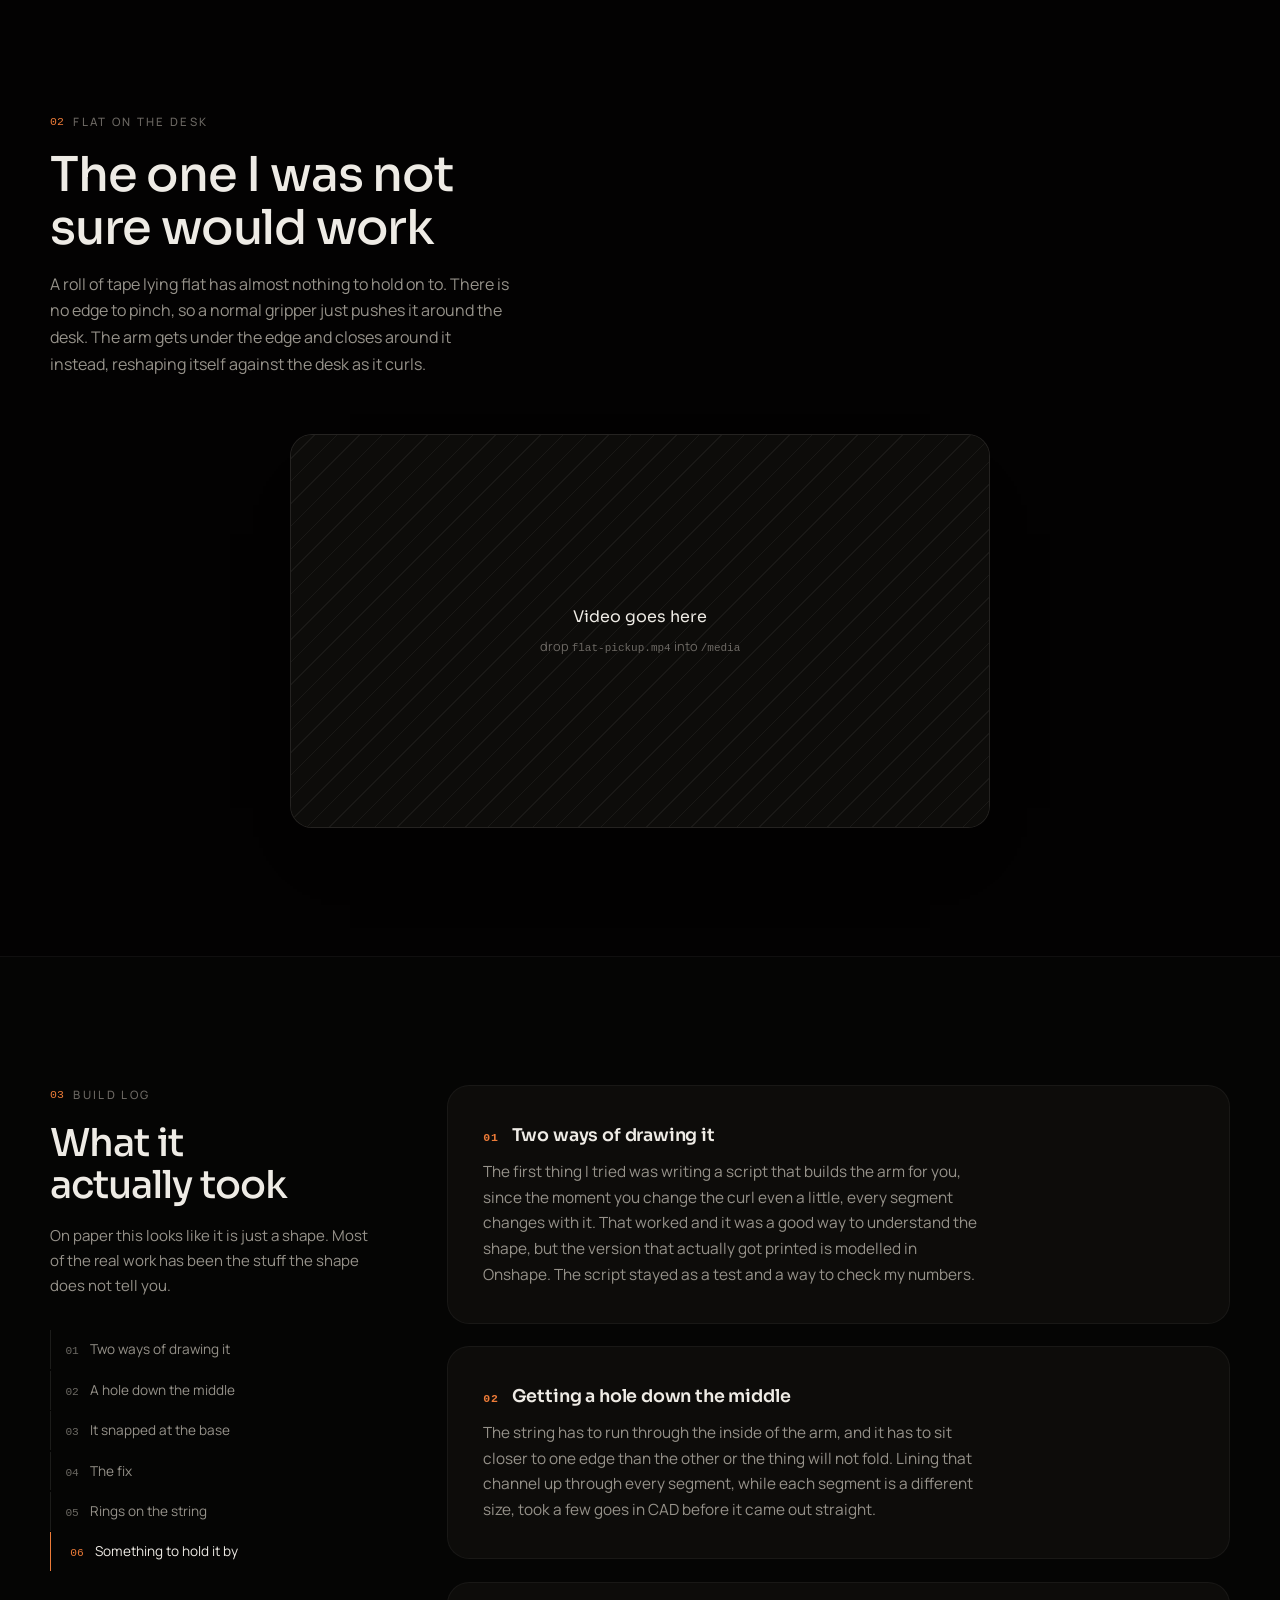
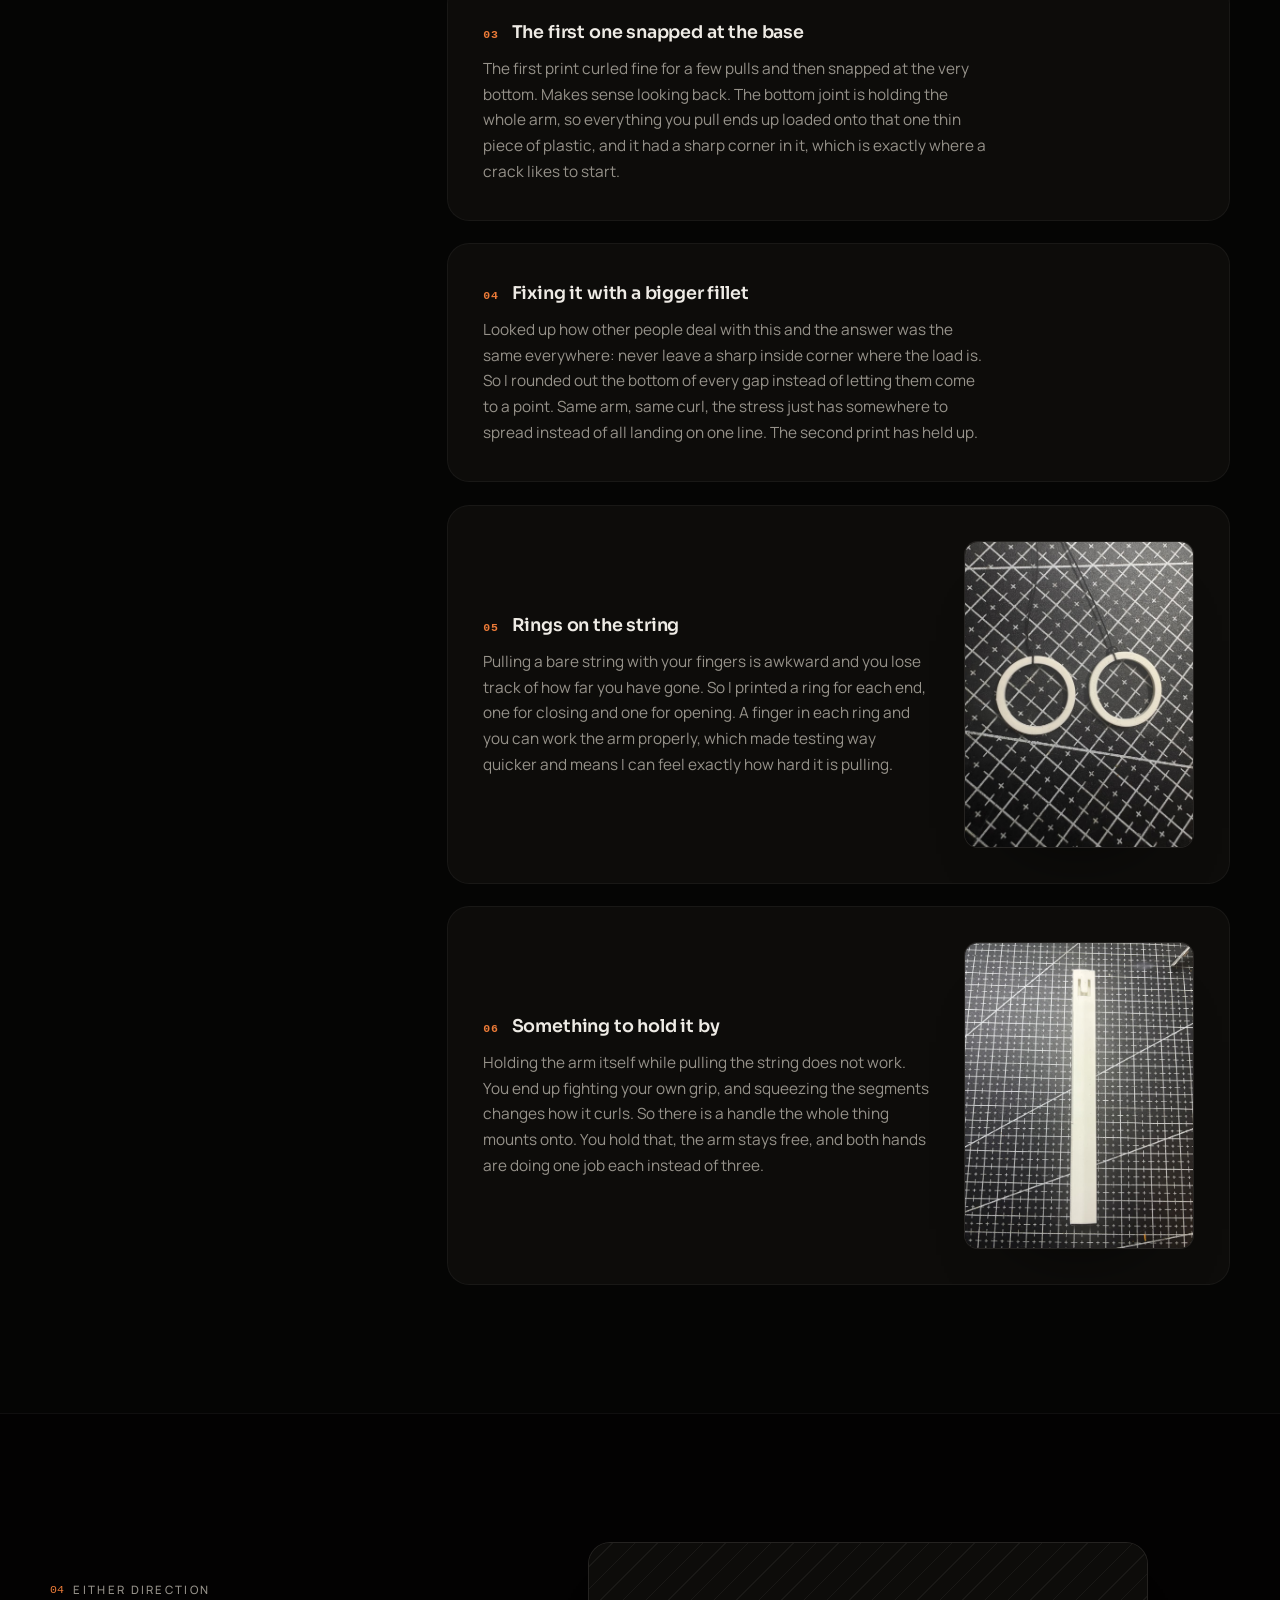
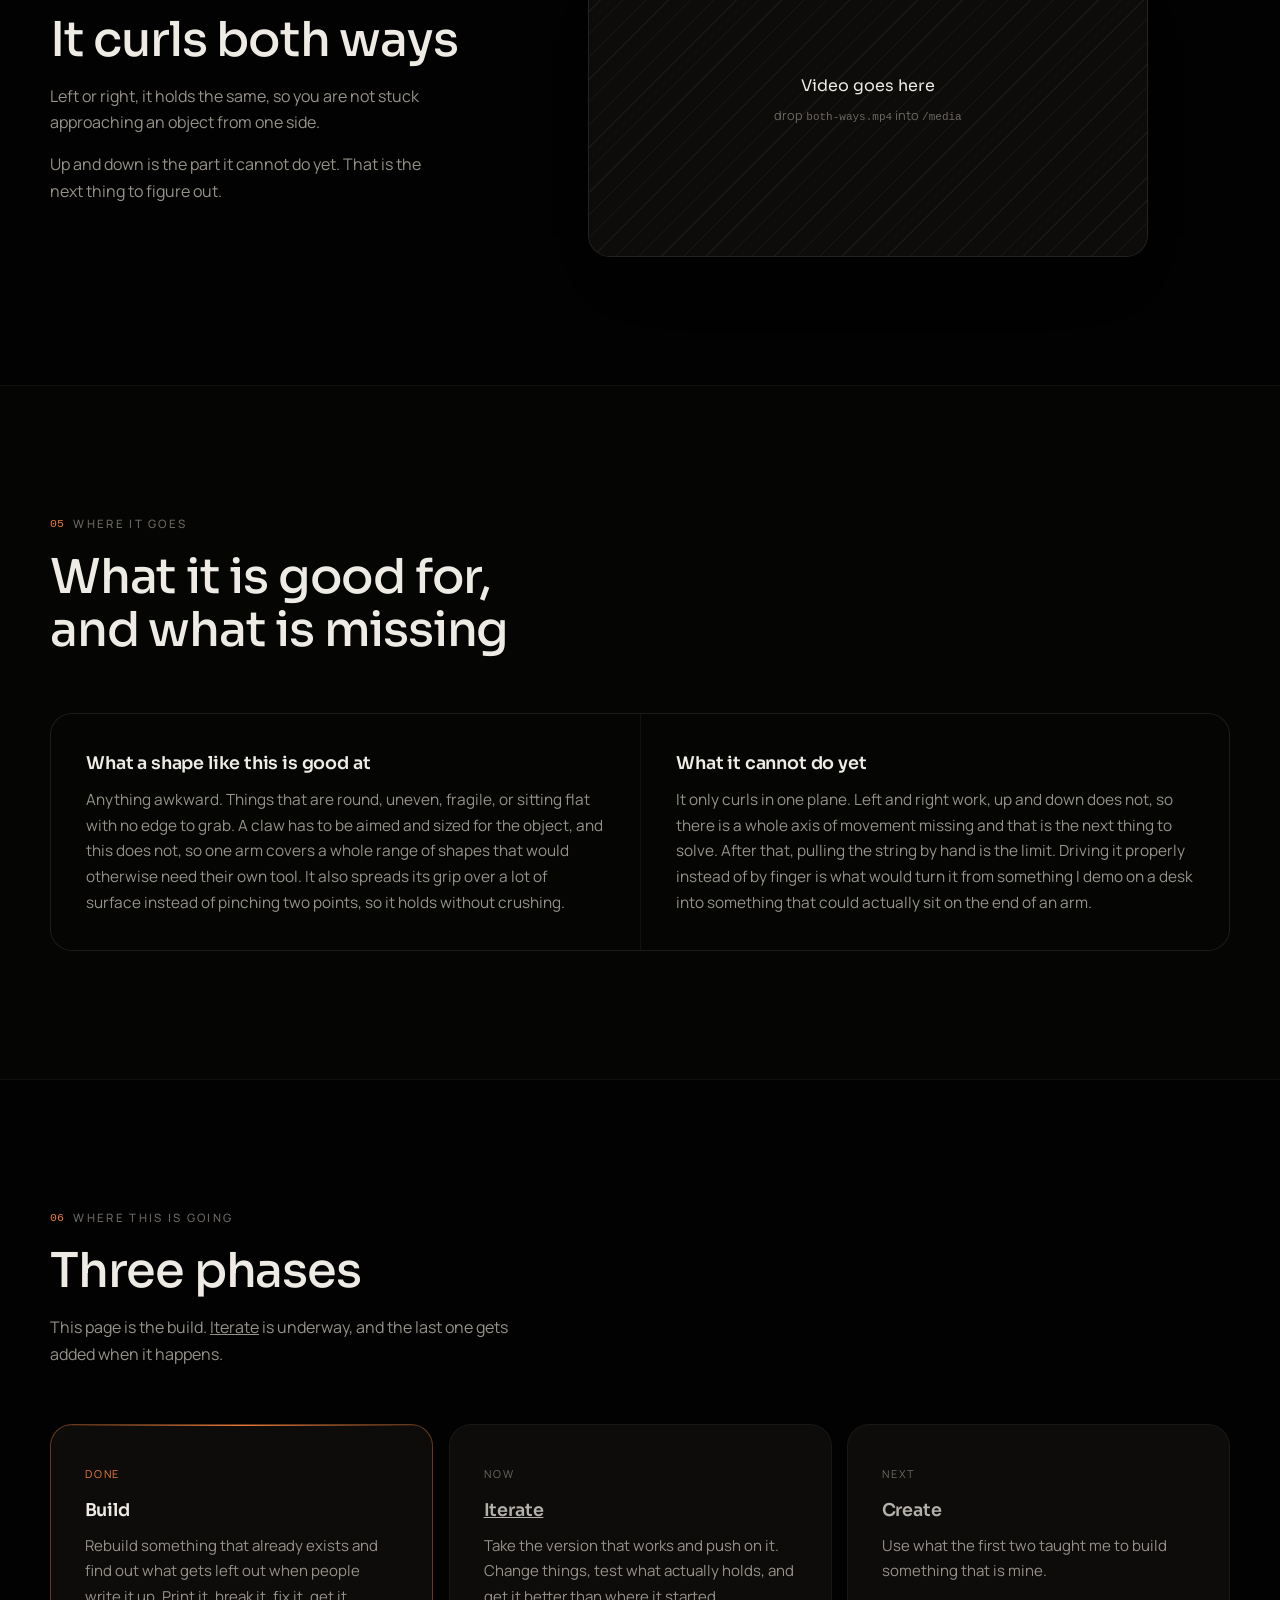
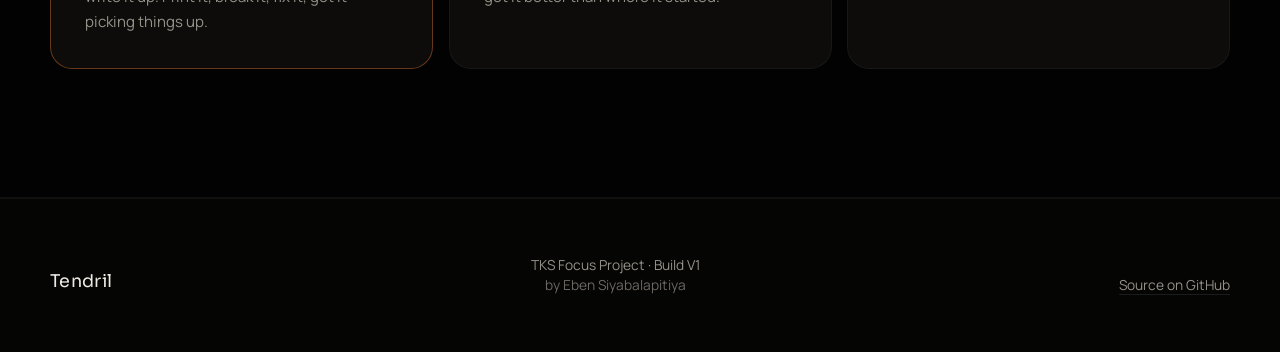
==== commit 328a508f: "Put the edited build demo on the front page Replaces the raw 32MB desk clip with the finished 67s cu" ====
--- a/index.html
+++ b/index.html
@@ -84,7 +84,7 @@
 
     <figure class="hero-media reveal">
       <div class="video-frame" data-video>
-        <video playsinline muted loop controls preload="metadata" poster="media/poster.jpg">
+        <video playsinline controls preload="metadata" poster="media/poster.jpg">
           <source src="media/demo.mp4" type="video/mp4">
         </video>
         <div class="video-fallback">
@@ -92,7 +92,7 @@
           <span>drop <code>demo.mp4</code> into <code>/media</code></span>
         </div>
       </div>
-      <figcaption class="shell">Grabbing whatever was on the desk at the time: screwdrivers, scissors, whatever was in reach.</figcaption>
+      <figcaption class="shell">What it is, how the string folds it shut, and what broke the first time. Sound on.</figcaption>
     </figure>
 
     <div class="shell">
